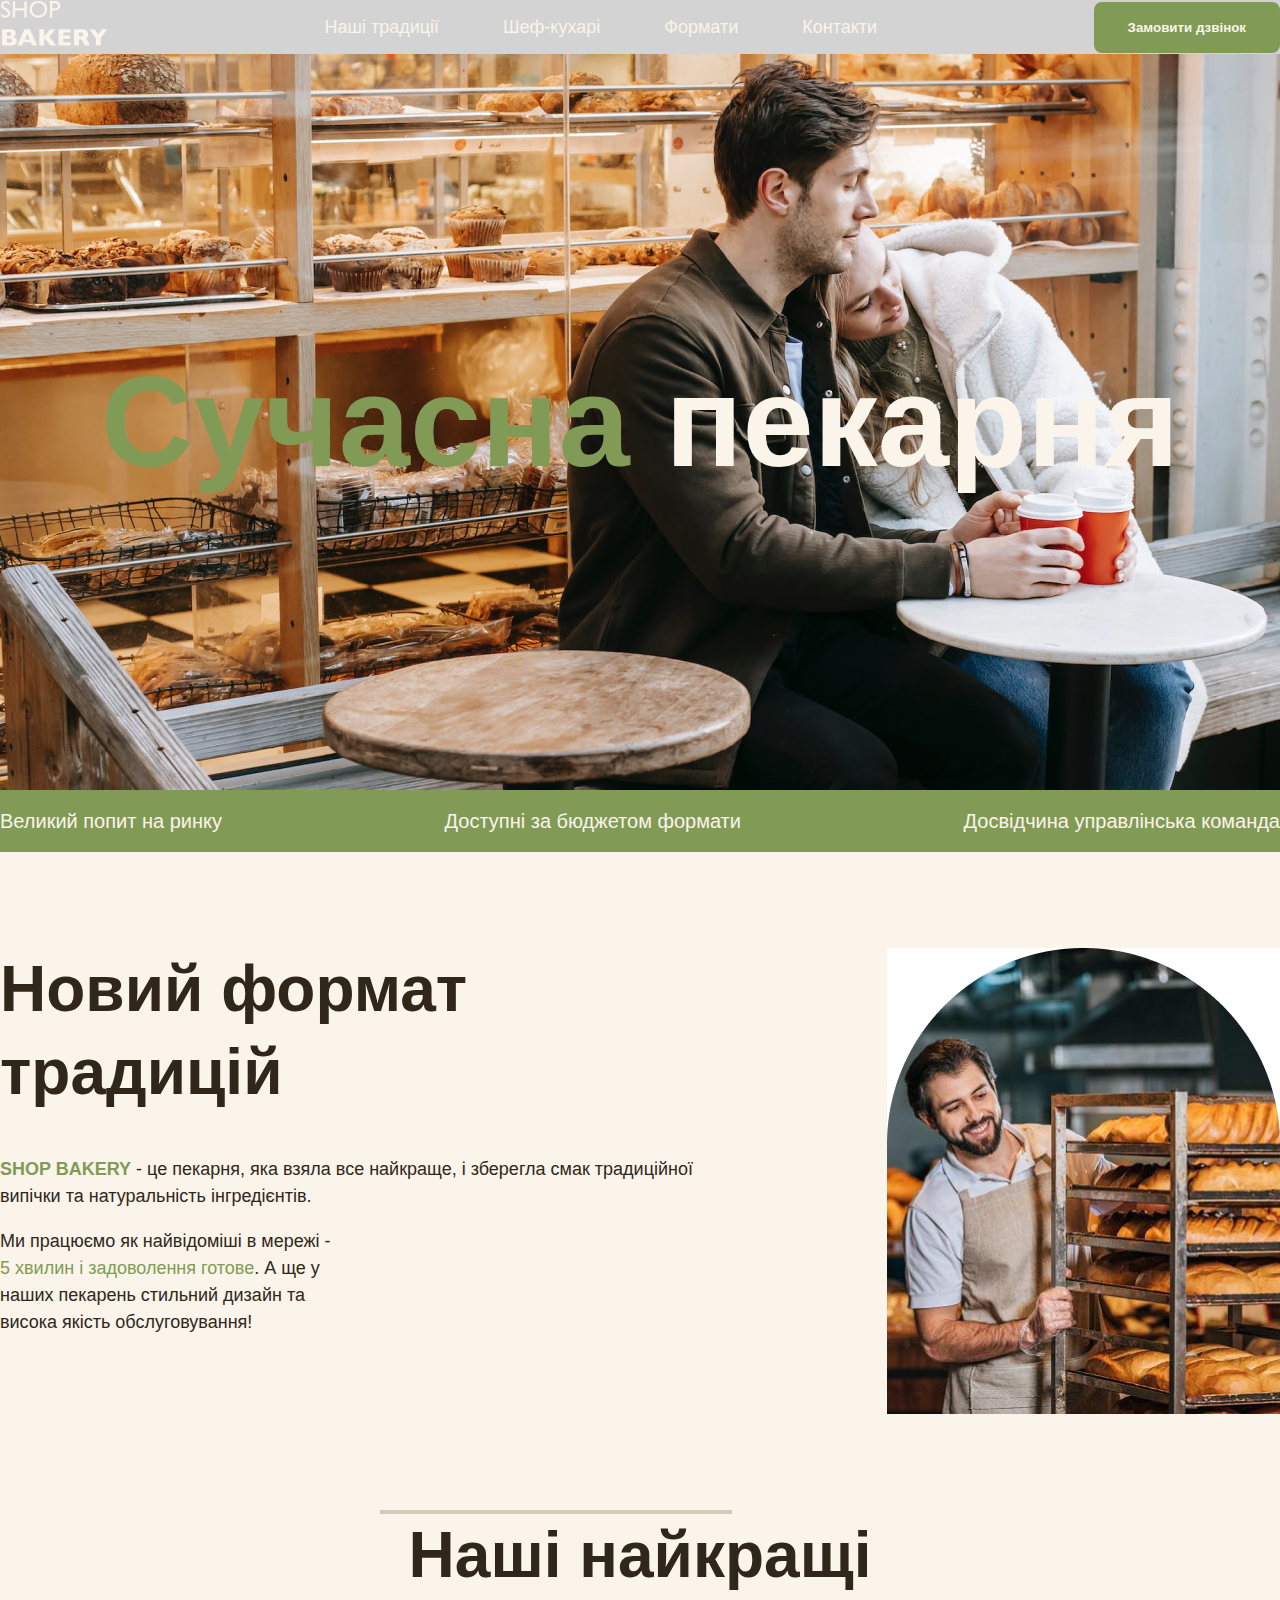
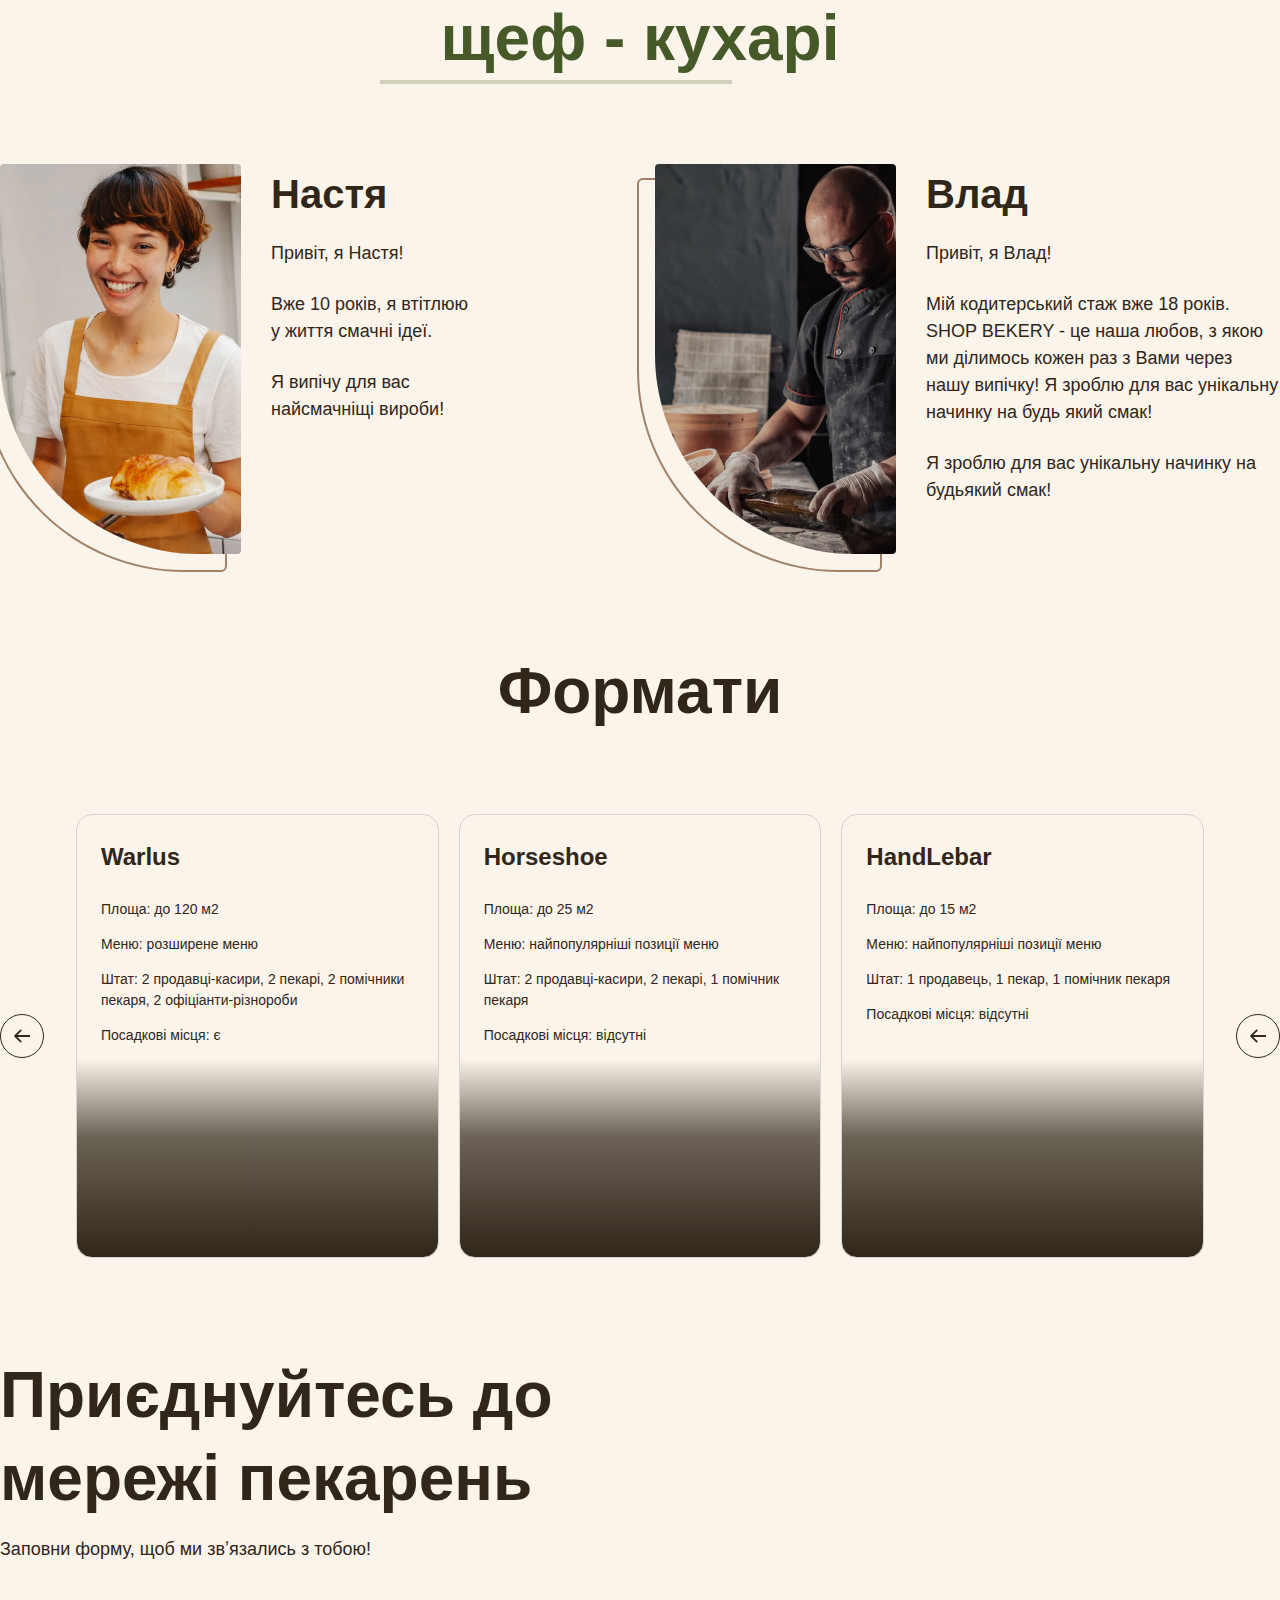
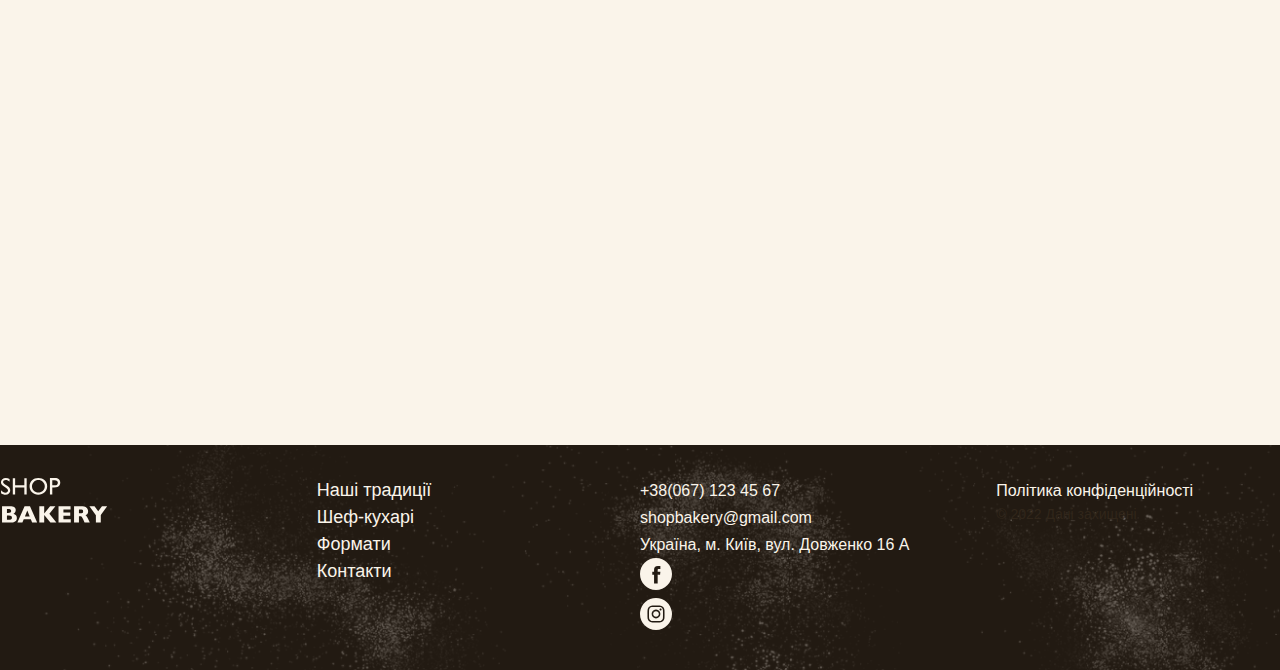
==== index.html @ b9b8798e "Modul 11" ====
<!DOCTYPE html>
<html lang="uk">
  <head>
    <meta charset="UTF-8" />
    <meta http-equiv="X-UA-Compatible" content="IE=edge" />
    <meta name="viewport" content="width=Hello, initial-scale=1.0" />
    <title>Сучасна пекарня</title>
    <!-- Fonts -->
    <!-- <link rel="preconnect" href="https://fonts.googleapis.com" />
    <link rel="preconnect" href="https://fonts.gstatic.com" crossorigin />
    <link
      href="https://fonts.googleapis.com/css2?family=Poppins:wght@300;400;600;900&display=swap"
      rel="stylesheet"
    /> -->
    <!-- Styles -->
    <link rel="stylesheet" href="./css/styles.css" />
  </head>
  <body>
    <header class="header">
      <div class="container">
        <div class="header-container">
          <nav class="header-nav">
            <a href="/">
              <img src="./img/logo.svg" alt="Логотип сучасної пекарні" />
            </a>
            <ul>
              <li>
                <a class="link" href="#traditions-sektion">Наші традиції</a>
              </li>
              <li><a class="link" href="#chefs-section">Шеф-кухарі</a></li>
              <li><a class="link" href="#format-section">Формати</a></li>
              <li><a class="link" href="#contact-section">Контакти</a></li>
            </ul>
          </nav>
          <button class="button" type="button">Замовити дзвінок</button>
        </div>
      </div>
    </header>
    <main>
      <section class="hero-section">
        <div class="container">
          <h1 class="hero-title">
            <span class="accent">Сучасна</span> пекарня
          </h1>
        </div>
      </section>
      <section class="advantages-section">
        <div class="container">
          <h2 class="visually-hidden">Наші переваги</h2>
          <ul class="advantages-list">
            <li class="advantages-item">Великий попит на ринку</li>
            <li class="advantages-item">Доступні за бюджетом формати</li>
            <li class="advantages-item">Досвідчина управлінська команда</li>
          </ul>
        </div>
      </section>
      <section class="traditions-section section" id="traditions-sektion">
        <div class="container">
          <div class="traditions-container">
            <div class="traditions-content">
              <h2 class="traditions-title section-title">
                Новий формат традицій
              </h2>
              <p class="traditions-text">
                <span class="uppercase">shop bakery</span> - це пекарня, яка
                взяла все найкраще, і зберегла смак традиційної випічки та
                натуральність інгредієнтів.
              </p>
              <p class="traditions-text limited">
                Ми працюємо як найвідоміші в мережі -
                <span class="brand">5 хвилин і задоволення готове</span>. А ще у
                наших пекарень стильний дизайн та висока якість обслуговування!
              </p>
            </div>
            <img
              src="./img/payker-man.jpg"
              alt="Чоловік пікар дивиться на батони з посмішкою"
            />
          </div>
        </div>
      </section>
      <section class="section" id="chefs-section">
        <div class="container">
          <h2 class="chefs-title section-title centred">
            Наші найкращі <span class="accent">щеф - кухарі</span>
          </h2>
          <ul class="chefs-list">
            <li class="chefs-item">
              <article class="chef-card">
                <img
                  class="chef-photo" 
                  src="./img/nastia-chef.jpg" 
                  alt="nastya chef"
                />
                <div>
                  <h3 class="chef-title">Настя</h3>
                  <div class="chef-text">
                    <p class="chef-text">Привіт, я Настя!</p>
                  <p class="chef-text">Вже 10 років, я втітлюю <br />
                     у життя смачні ідеї.</p>
                  <p class="chef-text">Я випічу для вас <br /> 
                    найсмачніщі вироби!</p>
                  </div>
                </div>
              </article>
            </li>
            <li class="chefs-item">
              <article class="chef-card">
              <img 
                  class="chef-photo" 
                  src="./img/vlad-chef.jpg" 
                  alt="vlad chef"
                  />
                <div>
                  <h3 class="chef-title">Влад</h3>
                  <div class="chef-text">
                    <p class="chef-text">Привіт, я Влад!</p>
                  <p class="chef-text">
                  Мій кодитерський стаж вже 18 років. SHOP BEKERY - це наша
                  любов, з якою ми ділимось кожен раз з Вами через нашу випічку!
                  Я зроблю для вас унікальну начинку на будь який смак!
                  </p>
                <p class="chef-text">Я зроблю для вас унікальну начинку на будьякий смак!</p>
                  </div>
                </div>
              </article>
            </li>
          </ul>
        </div>
      </section>
      <section class="section" id="format-section">
        <div class="container">
          <h2 class="formats-title section-title centred">Формати</h2>
          <div class="formats-container">
            <button class="carousel-button" type="button">
            <svg width="16" height="16">
            <use href="./img/icons.svg#icon-arrow"></use>
            </svg>
          </button>
          <ul class="format-list">
            <li class="format-item">
              <article class="format-card">
                <h3 class="format-title" lang="en">Warlus</h3>
                <div class="format-text">
                  <p>Площа: до 120 м2</p>
                  <p>Меню: розширене меню</p>
                  <p>
                    Штат: 2 продавці-касири, 2 пекарі, 2 помічники пекаря, 2 офіціанти-різнороби</p>
                  <p>Посадкові місця: є</p>
                </div>
              </article>
            </li class="format-item">
            <li class="format-item">
              <article class="format-card">
                <h3 class="format-title" lang="en">Horseshoe</h3>
                <div class="format-text">
                  <p>Площа: до 25 м2</p>
                  <p>Меню: найпопулярніші позиції меню</p>
                  <p>Штат: 2 продавці-касири, 2 пекарі, 1 помічник пекаря</p>
                  <p>Посадкові місця: відсутні</p>
                </div>
              </article>
            </li>
            <li class="format-item">
              <article class="format-card">
                <h3 class="format-title" lang="en">HandLebar</h3>
                <div class="format-text">
                  <p>Площа: до 15 м2</p>
                  <p>Меню: найпопулярніші позиції меню</p>
                  <p>Штат: 1 продавець, 1 пекар, 1 помічник пекаря</p>
                  <p>Посадкові місця: відсутні</p>
                </div>
              </article class="format-card">
            </li>
          </ul>
          <button class="carousel-button" type="button">
            <svg width="16" height="16">
            <use href="./img/icons.svg#icon-arrow"></use>
            </svg>
          </button>
          </div>
        </div>
      </section>
      <section class="contact-section section" id="contact-section">
        <div class="container">
          <div class="contact-container">
            <div class="contact-form">
            <h2 class="contact-title section-title">
            Приєднуйтесь до мережі пекарень
            </h2>
            <p>Заповни форму, щоб ми звʼязались з тобою!</p>
            <!-- form -->
            </div>
            <iframe
            class="contact-map"
            src="https://www.google.com/maps/embed?pb=!1m18!1m12!1m3!1d2539.904092939453!2d30.4485911!3d50.4615106!2m3!1f0!2f0!3f0!3m2!1i1024!2i768!4f13.1!3m3!1m2!1s0x40d4cc32e2b40b55%3A0x94e690be5c0c16bc!2zMTZBLCDRg9C7LiDQkNC70LXQutGB0LDQvdC00YDQsCDQlNC-0LLQttC10L3QutC-LCAxNtCQLCDQmtC40LXQsiwg0KPQutGA0LDQuNC90LAsIDAyMDAw!5e0!3m2!1sru!2spl!4v1699914710176!5m2!1sru!2spl"
            width="603"
            height="595"
            allowfullscreen=""
            loading="lazy"
            referrerpolicy="no-referrer-when-downgrade"
          ></iframe>
          </div>
        </div>
      </section>
    </main>
    <footer class="footer">
      <div class="container">
        <div class="footer-container">
        <nav class="footer-nav">
          <div class="footer-logo">
            <a class="footer-logo" href="#">
            <img src="./img/logo.svg" alt="Логотип сучасної пекарні" />
          </a>
          </div>
          <ul class="footer-menu">
            <li>
              <a class="link" href="#traditions-sektion">Наші традиції</a>
            </li>
            <li><a class="link" href="#chefs-section">Шеф-кухарі</a></li>
            <li><a class="link" href="#format-section">Формати</a></li>
            <li><a class="link" href="#contact-section">Контакти</a></li>
          </ul>
        </nav>
        <address class="footer-addres">
          <ul class="address-list">
            <li>
              <a class="address-link" href="tel:+380671234567"
                >+38(067) 123 45 67
              </a>
            </li>
            <li>
              <a class="address-link" href="mailto:shopbakery@gmail.com"
                >shopbakery@gmail.com
              </a>
            </li>
            <li>
              <a
                class="address-link"
                href="https://maps.app.goo.gl/aWY4jWmyg1AinsM27"
                target="_blank"
                >Україна, м. Київ, вул. Довженко 16 А
              </a>
            </li>
            <li>
              <a href="#">
                <svg class="address-icon" width="32" height="32">
                  <use href="./img/icons.svg#icon-facebook"></use>
                </svg>
              </a>
            </li>
            <li>
              <a href="#">
                <svg class="address-icon" width="32" height="32">
                  <use href="./img/icons.svg#icon-instagram"></use>
                </svg>
              </a>
            </li>
          </ul>
          <div class="addres-info">
            <a class="address-link" href="#" target="_blank">Політика конфіденційності</a>
            <p class="address-copyright">© 2022 Дані захищені</p>
          </div>
        </address>
        </div>
      </div>
    </footer>
  </body>
</html>
---- css/styles.css ----
@font-face {
  font-display: swap;
  /font-family: 'Poppins';
  font-weight: 300;
  src: url('../fonts/poppins-v20-latin-300.woff2') format('woff2');
}

@font-face {
  font-display: swap;
  /font-family: 'Poppins';
  font-weight: 400;
  src: url('../fonts/poppins-v20-latin-regular.woff2') format('woff2');
}

@font-face {
  font-display: swap;
  /font-family: 'Poppins';
  font-weight: 600;
  src: url('../fonts/poppins-v20-latin-600.woff2') format('woff2');
}

@font-face {
  font-display: swap;
  /font-family: 'Poppins';
  font-weight: 900;
  src: url('../fonts/poppins-v20-latin-900.woff2') format('woff2');
}

:root {
  --color-primary-dark: #31261a;
  --color-primary-lite: #faf4ea;
  --color-brand-normal: #819b57;
  --color-brand-dark: #465929;
  --color-brand-lite: #cfcfbc;
  --color-secondary-dark: #a18268;
}
/* Base */
*,
*::before,
*::after {
  box-sizing: border-box;
}

body {
  color: var(--color-primary-dark);
  background-color: var(--color-primary-lite);
  font-family: 'Poppins', sans-serif;
  font-size: 18px;
  font-weight: 400;
  line-height: 1.5;
  margin: 0;
}

h1,
h2,
h3,
h4,
h5,
h6,
p {
  margin-top: 0;
}

a {
 display: inline-block; 
}

address {
  font-style: normal;
}

ul {
  margin: 0;
  padding: 0;
  list-style-type: none;
}

.visually-hidden {
  position: absolute;
  left: -10000px;
  top: auto;
  width: 1px;
  height: 1px;
  overflow: hidden;
}

.section {
  padding: 48px 0;
}

.container {
  width: 100%;
  max-width: 1288px;
  margin: 0 auto;
}

.button {
  padding: 16px 32px;
  color: var(--color-primary-lite);
  font-weight: 600;
  background-color: var(--color-brand-normal);
  border: 2px solid var(--color-brand-normal);
  border-radius: 8px;
  cursor: pointer;
}
/* Buton */
.button:hover {
  color: var(--color-brand-normal);
  background-color: transparent;
}
/* Link */
.link {
  color: var(--color-primary-lite);
  text-decoration: none;
}

.link:hover {
  color: var(--color-brand-normal);
  /* font-weight: 600; 
  Убираем чтобы при наведении не прыгал шрифт*/
}
/* Header */

.header {
  background-color: lightgray;
}

.header-container {
  display: flex;
  align-items: center;
  gap: 40px;
}

.header-nav {
  display: flex;
  align-items: center;
  flex-grow: 1;
  gap: 40px;
}

.header-nav ul {
  display: flex;
  gap: 64px;
  flex-grow: 1;
  justify-content: center;
}

/* Hero section */
.hero-title {
  margin-bottom: 0;
  color: var(--color-primary-lite);
  text-align: center;
  font-size: 128px;
  font-weight: 900;
}

.hero-title .accent {
  color: var(--color-brand-normal);
}

.hero-section {
  padding: 272px 0;
  background-image: url(../img/couple-in-bakery.jpg);
  background-repeat: no-repeat;
  background-position: center top;
  background-size: cover;
}

/* Advantages section */
.advantages-section {
  background-color: var(--color-brand-normal);
  padding: 16px 0;
}

.advantages-list {
  display: flex;
  justify-content: space-between;
  gap: 40px;
}

.advantages-item {
  color: var(--color-primary-lite);
  font-size: 20px;
  font-weight: 300;
}

.section-title {
  font-size: 64px;
  font-weight: 900;
  line-height: 1.3;
}

.section-title.centred {
  text-align: center;
}

.section-title .accent {
  color: var(--color-brand-dark);
}
/* Tradition section */
.traditions-section {
  padding-top: 96px;
}

.traditions-container {
  display: flex;
  justify-content: space-between;
  gap: 40px;
}

.traditions-content {
  max-width: 710px;
}

.traditions-title {
  margin-bottom: 42px;
}

.traditions-text .brand {
  color: var(--color-brand-normal);
}

.traditions-text .uppercase {
  color: var(--color-brand-normal);
  text-transform: uppercase;
  font-weight: 600;
}

.traditions-text.limited {
  max-width: 340px;
}

/* Chefs section */
.chefs-title {
  max-width: 520px;
  margin: 0 auto 80px;
}

.chefs-title::after,
.chefs-title::before {
  display: block;
  width: 352px;
  border: 2px solid var(--color-brand-lite);
  content: '';
}

.chefs-list {
  display: flex;
  gap: 40px 30px;
  flex-wrap: wrap;
}

.chefs-item {
  flex-basis: calc((100% - 30px) / 2);
}

.chef-photo {
  border-radius: 4px 4px 4px 200px;
  box-shadow: -16px 16px 0 0 var(--color-primary-lite),
    -16px 16px 0 2px var(--color-secondary-dark);
}

.chef-title {
  margin-bottom: 16px;
  font-size: 40px;
  font-weight: 600;
}

.chef-text p {
margin-bottom: 24px;
}

.chef-text p:last-child {
margin-bottom: 0;
}

.format-item {
  flex-basis: calc((100% - 40px) / 3);
}

.chef-card {
  display: flex;
  gap: 30px;
}

/* Format section */
.formats-container {
  display: flex;
  align-items: center;
  gap: 32px;
}

.format-list {
  display: flex;
  flex-wrap: wrap;
  gap: 20px;
}

.format-card {
  height: 444px;
  padding: 24px;
  background-image: linear-gradient(
    180deg,
    rgba(49, 38, 26, 0) 55.21%,
    rgba(49, 38, 26, 0.71) 72.92%,
    var(--color-primary-dark) 100%
  );
  border: 1px solid lightgray; /*remove*/
  border-radius: 16px;
  /* box-shadow: 2px 2px 4px 4px violet; тень*/
}

.formats-title {
  margin-bottom: 80px;
}

.format-title {
  font-size: 24px;
  font-weight: 600;
}

.format-text {
  font-size: 14px;
  font-weight: 300;
}

/* Carousel */

.carousel-button {
  display: flex;
  align-items: center;
  justify-content: center;
  flex-shrink: 0;
  width: 44px;
  height: 44px;
  padding: 0;
  background-color: transparent;
  border-radius: 50%;
  fill: var(--color-primary-dark);
  border: 1px solid var(--color-primary-dark);
  cursor: pointer;
}

.carousel-button:hover {
  background-color: var(--color-primary-dark);
  fill: var(--color-primary-lite);
}

/* Contact section */
.contact-section {
  padding-bottom: 96px;
}
.contact-container {
  display: flex;
  gap: 32px;
}

.contact-title {
  margin-bottom: 16px;
}

.contact-map {
  flex-shrink: 0;
  border-radius: 16px;
  border: 0;
}

/* Footer */
.footer {
  padding: 32px 0;
}

.footer-container {
  display: flex;
  gap 20px;
}

.footer-nav,
.footer-addres {
  display: flex;
  flex-basis: 50%;
  gap 20px;
}

.footer-logo,
.footer-menu {
  flex-grow: 1;
}

.address-list,
.addres-info {
  flex-grow: 1;
}

.address-link {
  color: var(--color-primary-lite);
  font-size: 16px;
  font-weight: 300;
  text-decoration: none;
}

.address-link:hover {
  color: var(--color-brand-normal);
}

.address-icon {
  fill: var(--color-primary-lite);
  /* stroke: #465929;  обводка іконок*/
}

.address-icon:hover {
  fill: var(--color-brand-normal);
}

.address-copyright {
  font-size: 14px;
}

.footer {
  background-color: var(--color-primary-dark);
  background-image: url(../img/footer-backgraund.png);
  background-repeat: no-repeat;
  background-size: cover;
}
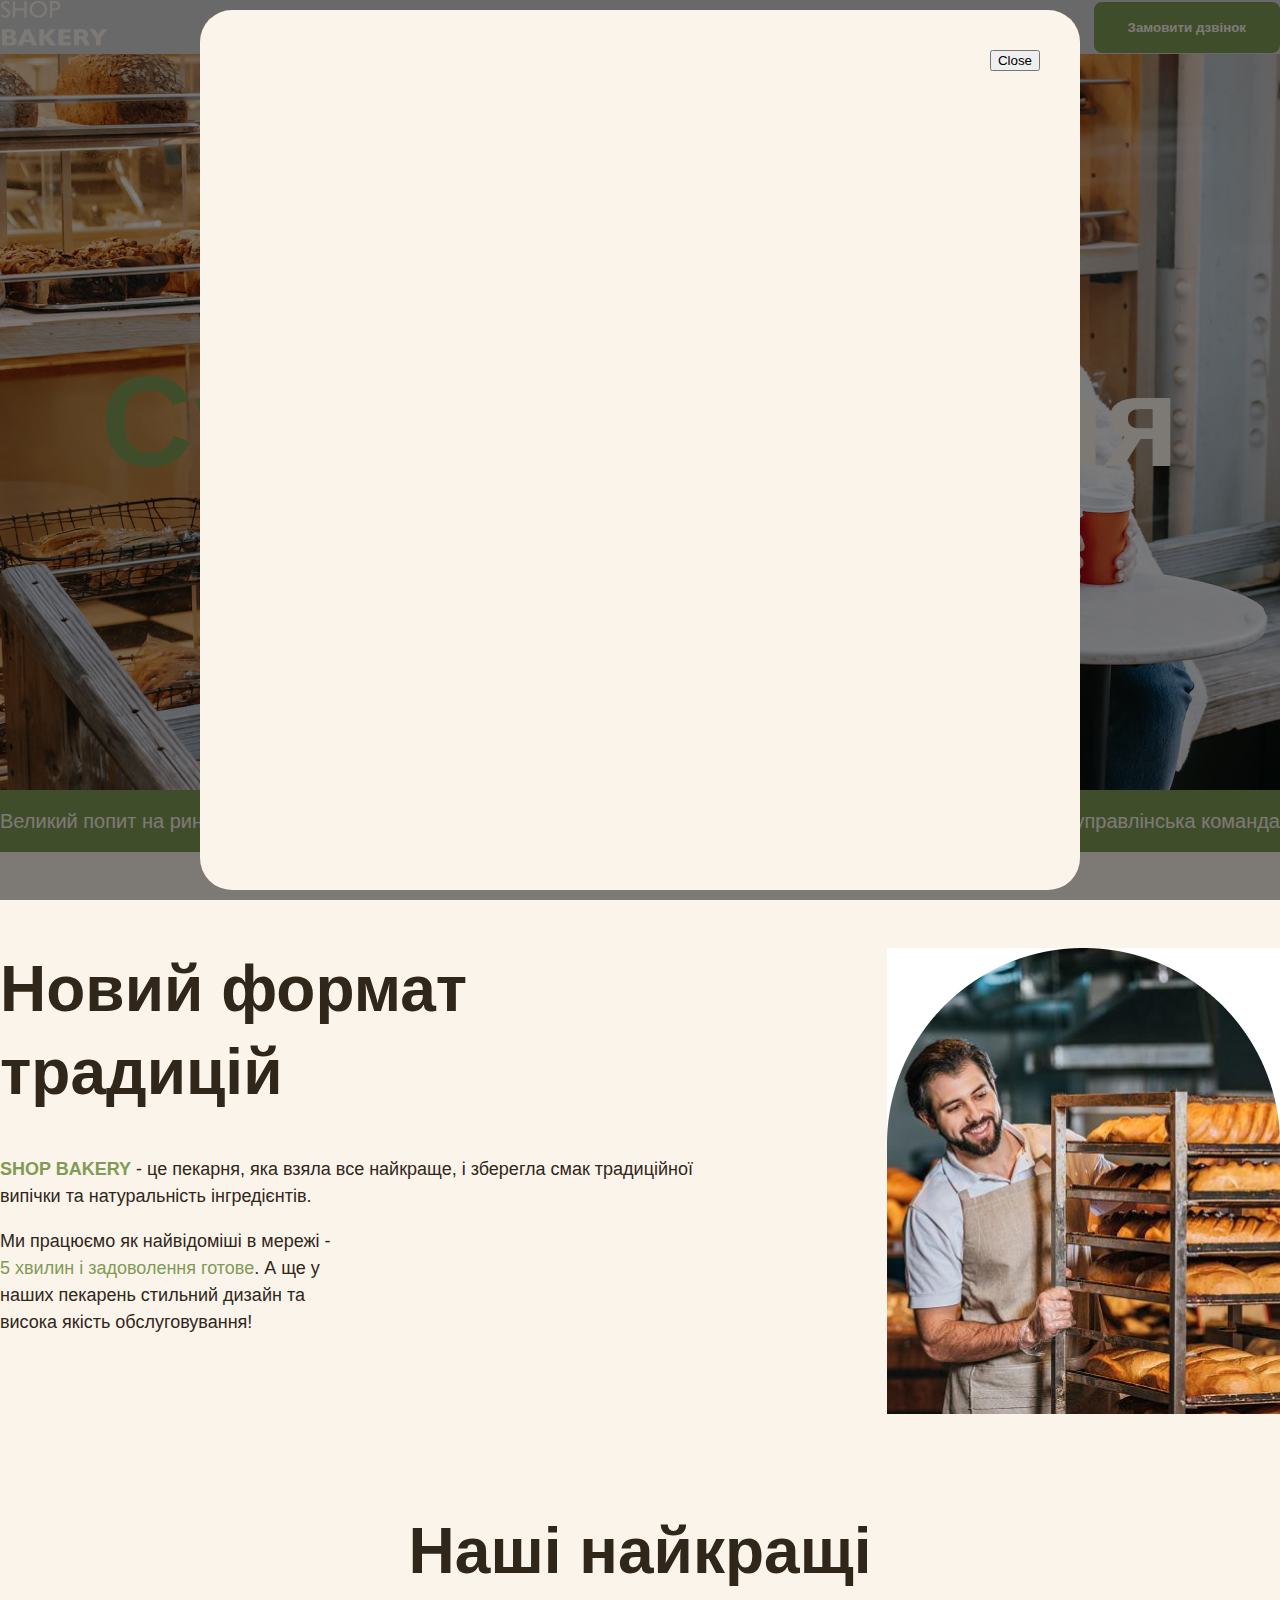
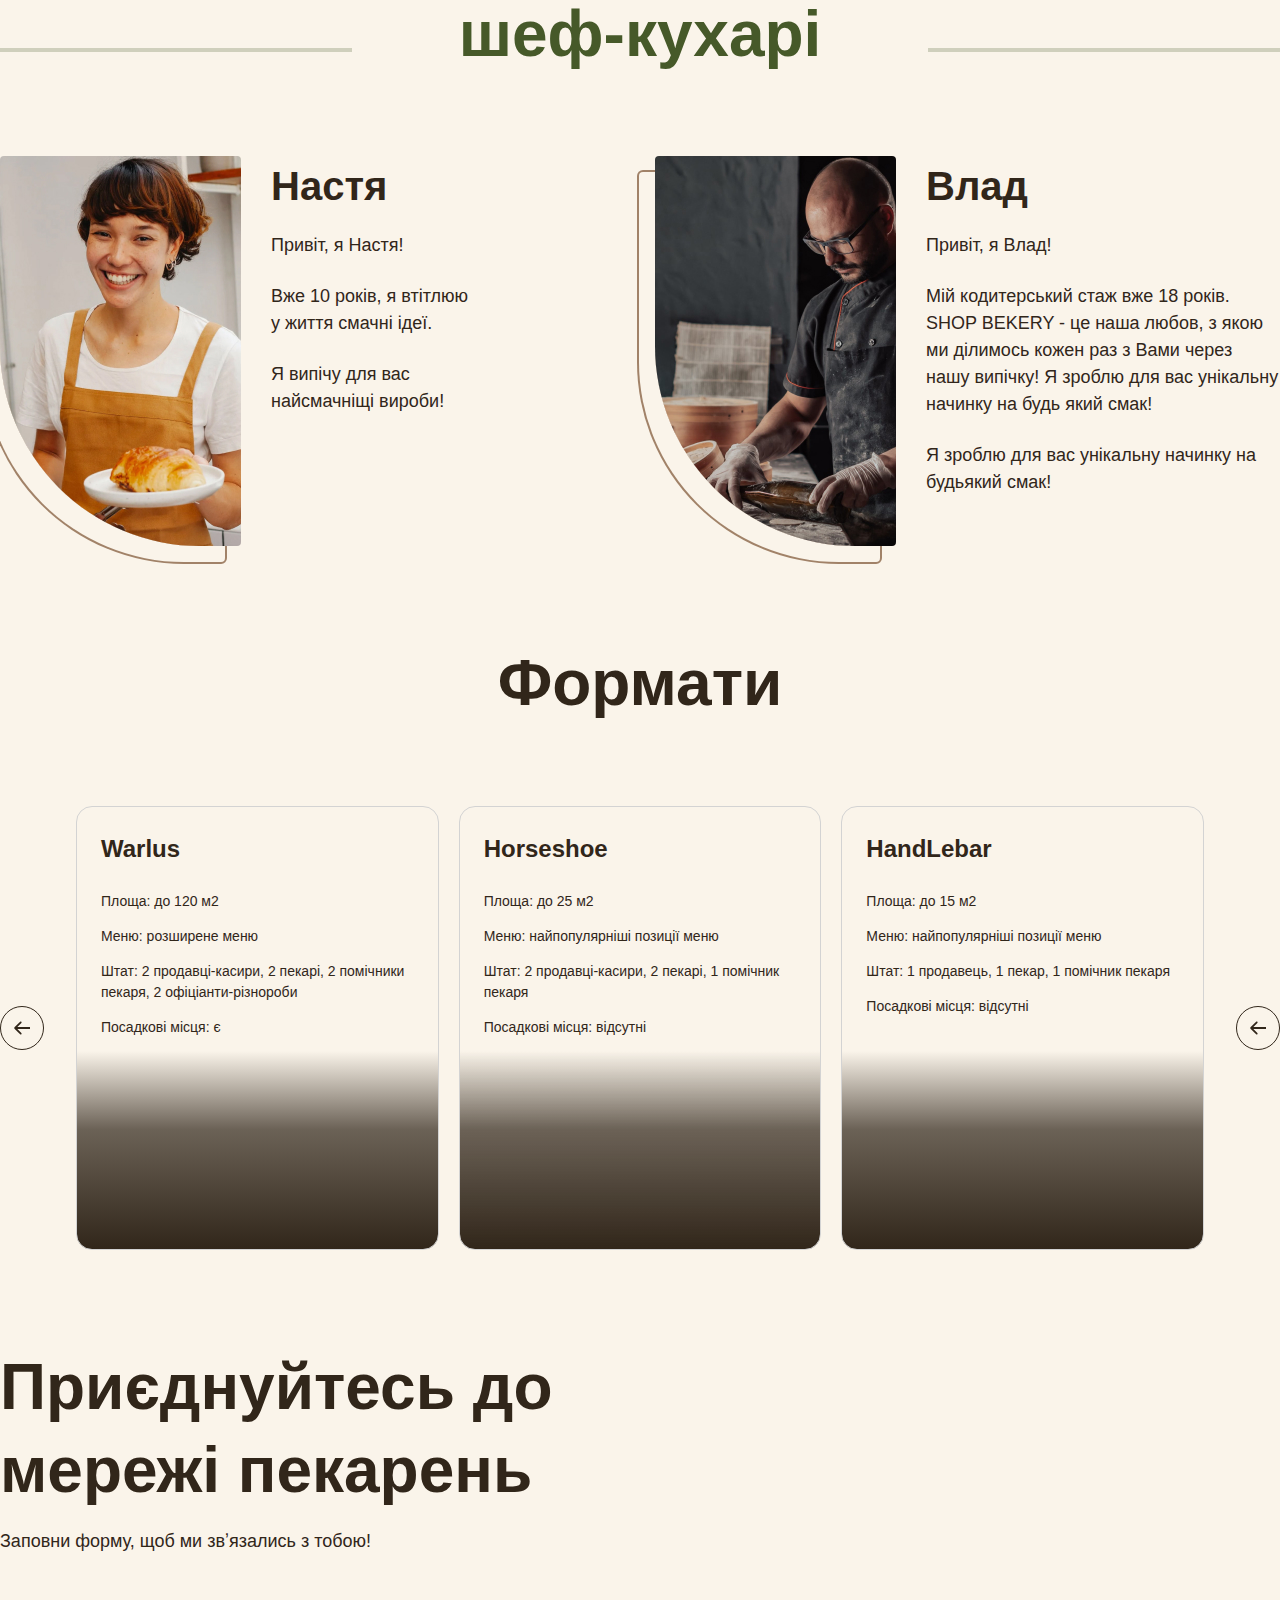
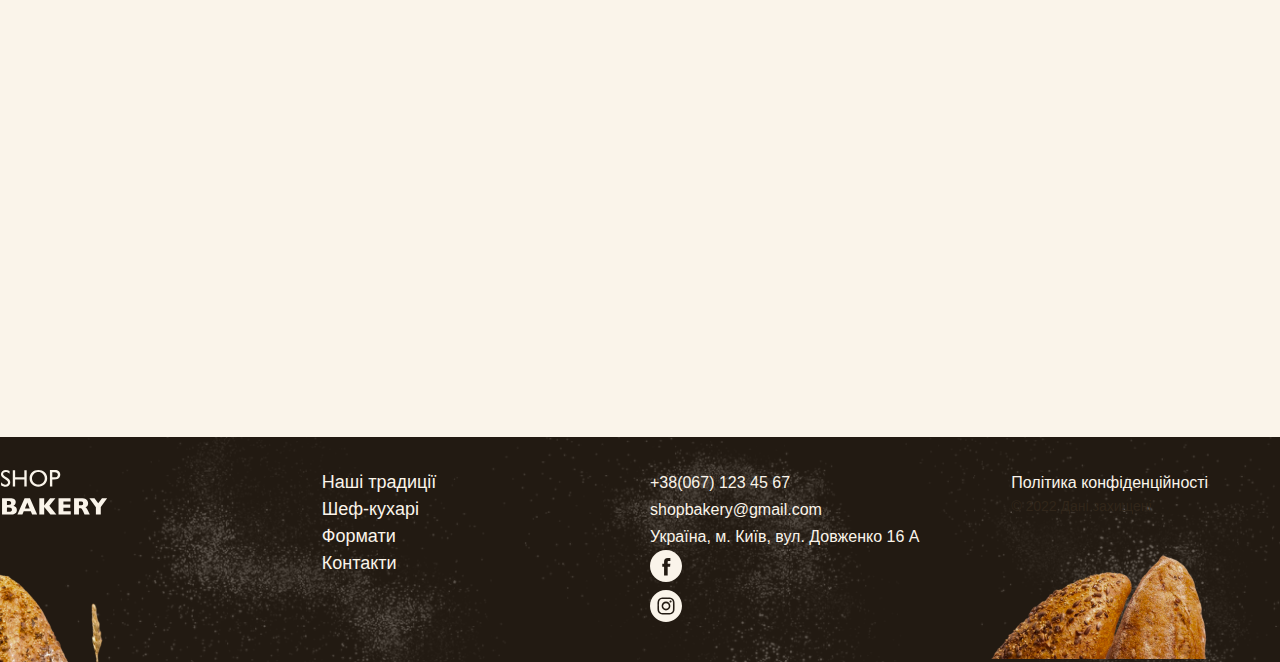
==== commit e34e81b0: "Modul 12" ====
--- a/index.html
+++ b/index.html
@@ -32,7 +32,7 @@
               <li><a class="link" href="#contact-section">Контакти</a></li>
             </ul>
           </nav>
-          <button class="button" type="button">Замовити дзвінок</button>
+          <button class="button modal-btn-open" type="button">Замовити дзвінок</button>
         </div>
       </div>
     </header>
@@ -82,7 +82,8 @@
       <section class="section" id="chefs-section">
         <div class="container">
           <h2 class="chefs-title section-title centred">
-            Наші найкращі <span class="accent">щеф - кухарі</span>
+            Наші найкращі <br />
+            <span class="accent">шеф-кухарі</span>
           </h2>
           <ul class="chefs-list">
             <li class="chefs-item">
@@ -114,13 +115,13 @@
                 <div>
                   <h3 class="chef-title">Влад</h3>
                   <div class="chef-text">
-                    <p class="chef-text">Привіт, я Влад!</p>
-                  <p class="chef-text">
-                  Мій кодитерський стаж вже 18 років. SHOP BEKERY - це наша
-                  любов, з якою ми ділимось кожен раз з Вами через нашу випічку!
-                  Я зроблю для вас унікальну начинку на будь який смак!
-                  </p>
-                <p class="chef-text">Я зроблю для вас унікальну начинку на будьякий смак!</p>
+                      <p class="chef-text">Привіт, я Влад!</p>
+                      <p class="chef-text">
+                         Мій кодитерський стаж вже 18 років. SHOP BEKERY - це наша
+                         любов, з якою ми ділимось кожен раз з Вами через нашу випічку!
+                         Я зроблю для вас унікальну начинку на будь який смак!
+                     </p>
+                     <p class="chef-text">Я зроблю для вас унікальну начинку на будьякий смак!</p>
                   </div>
                 </div>
               </article>
@@ -265,5 +266,11 @@
         </div>
       </div>
     </footer>
+        <div class="backdrop">
+      <div class="modal">
+        <button class="modal-btn-close" type="button">Close</button>
+      </div>
+    </div>
+    <script src="./js/modal.js"></script>
   </body>
 </html>
--- a/css/styles.css
+++ b/css/styles.css
@@ -62,7 +62,7 @@
 }
 
 a {
- display: inline-block; 
+  display: inline-block;
 }
 
 address {
@@ -232,16 +232,25 @@
 
 /* Chefs section */
 .chefs-title {
-  max-width: 520px;
+  position: relative;
   margin: 0 auto 80px;
 }
 
 .chefs-title::after,
 .chefs-title::before {
-  display: block;
+  position: absolute;
+  bottom: 24px;
   width: 352px;
   border: 2px solid var(--color-brand-lite);
   content: '';
+}
+
+.chefs-title::before {
+  left: 0;
+}
+
+.chefs-title::after {
+  right: 0;
 }
 
 .chefs-list {
@@ -267,11 +276,11 @@
 }
 
 .chef-text p {
-margin-bottom: 24px;
+  margin-bottom: 24px;
 }
 
 .chef-text p:last-child {
-margin-bottom: 0;
+  margin-bottom: 0;
 }
 
 .format-item {
@@ -368,18 +377,45 @@
 /* Footer */
 .footer {
   padding: 32px 0;
+  position: relative;
+  background-color: var(--color-primary-dark);
+  background-image: url(../img/footer-backgraund.png);
+  background-repeat: no-repeat;
+  background-size: cover;
+}
+
+.footer::before,
+.footer::after {
+  position: absolute;
+  bottom: 0;
+  background-repeat: no-repeat;
+  content: '';
+}
+
+.footer::before {
+  width: 180px;
+  height: 120px;
+  left: 0;
+  background-image: url(../img/decor-bread-small.png);
+}
+
+.footer::after {
+  width: 380px;
+  height: 190px;
+  right: 0;
+  background-image: url(../img/decor-bread-big.png);
 }
 
 .footer-container {
   display: flex;
-  gap 20px;
+  gap: 20px;
 }
 
 .footer-nav,
 .footer-addres {
   display: flex;
   flex-basis: 50%;
-  gap 20px;
+  gap: 20px;
 }
 
 .footer-logo,
@@ -416,9 +452,35 @@
   font-size: 14px;
 }
 
-.footer {
-  background-color: var(--color-primary-dark);
-  background-image: url(../img/footer-backgraund.png);
-  background-repeat: no-repeat;
-  background-size: cover;
-}
+/* Modal */
+.backdrop {
+  position: fixed;
+  top: 0;
+  left: 0;
+  right: 0;
+  bottom: 0;
+  display: flex;
+  align-items: center;
+  justify-content: center;
+  background-color: rgb(0, 0, 0, 0.5);
+}
+
+.modal {
+  position: relative;
+  width: 880px;
+  height: 880px;
+  background-color: var(--color-primary-lite);
+  border-radius: 32px;
+}
+
+.backdrop.is-hidden {
+  opacity: 0;
+  visibility: hidden;
+  pointer-events: none;
+}
+
+.modal-btn-close {
+  position: absolute;
+  top: 40px;
+  right: 40px;
+}
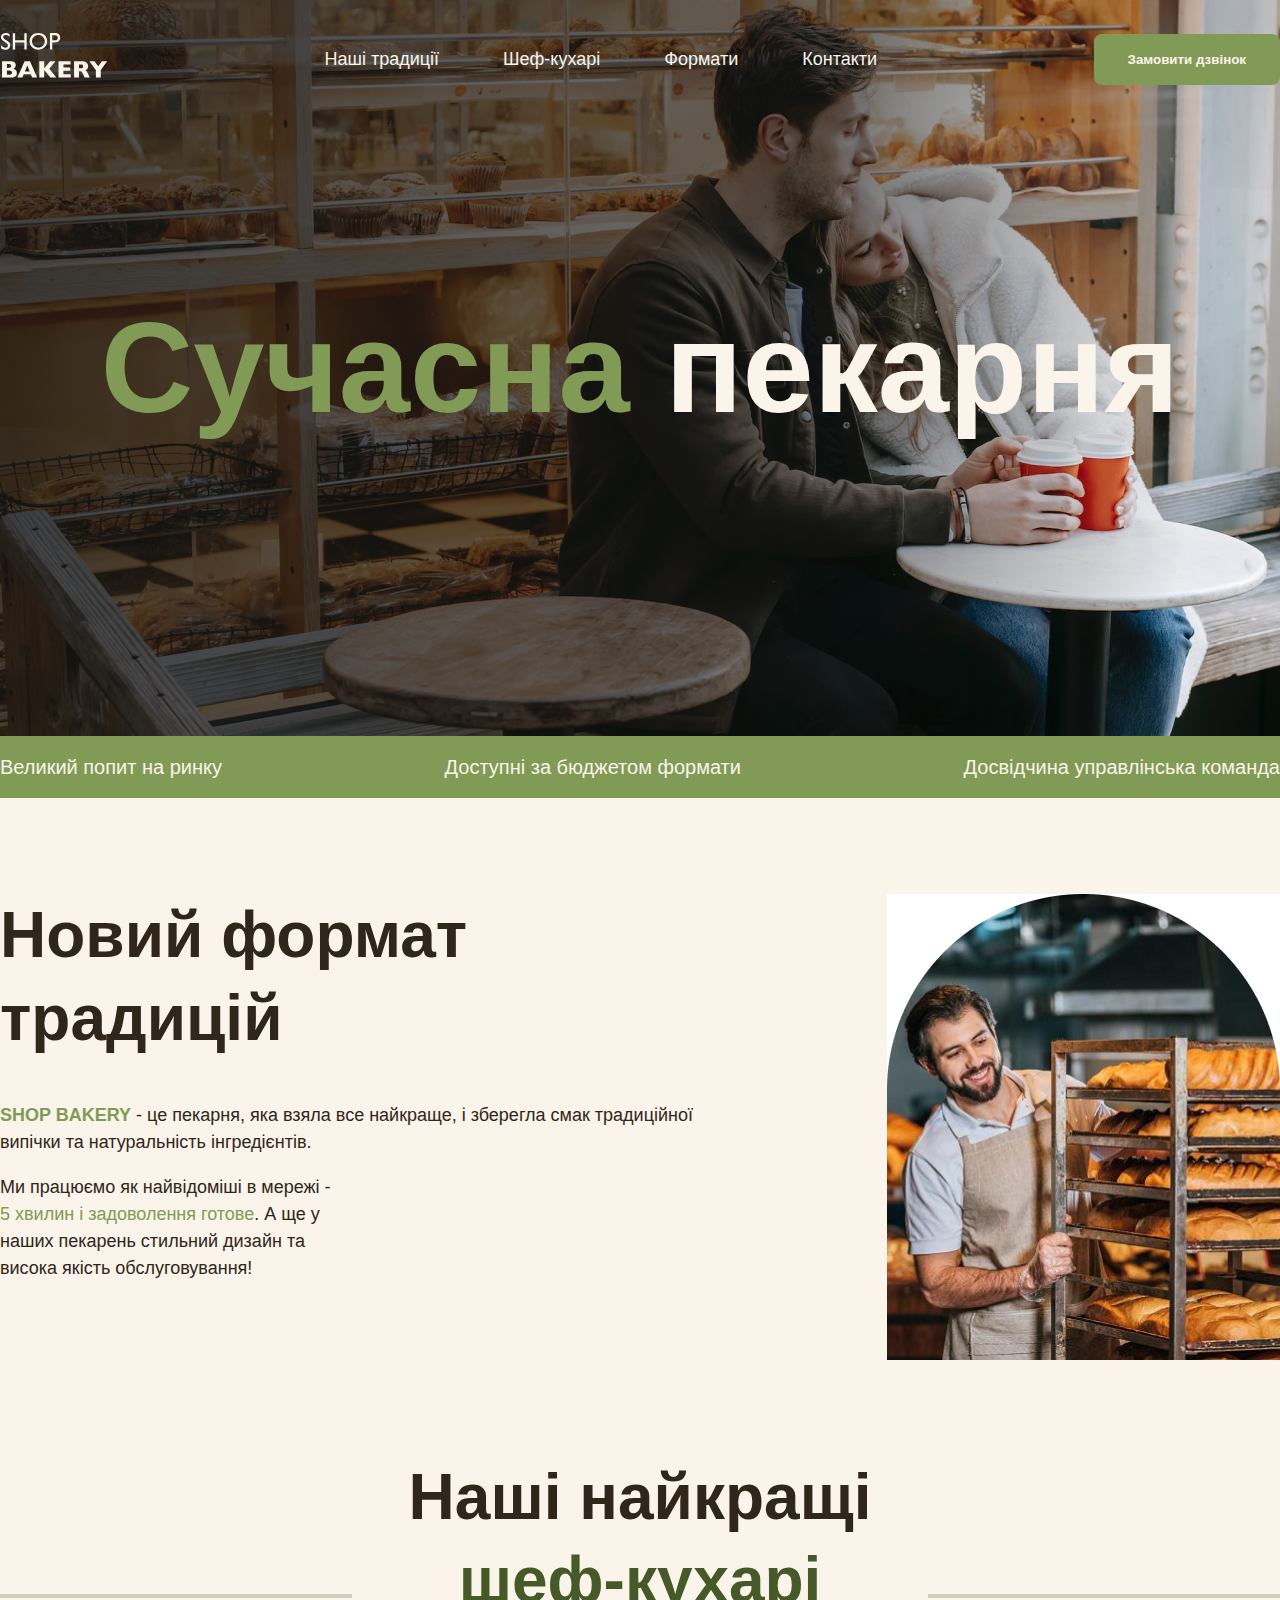
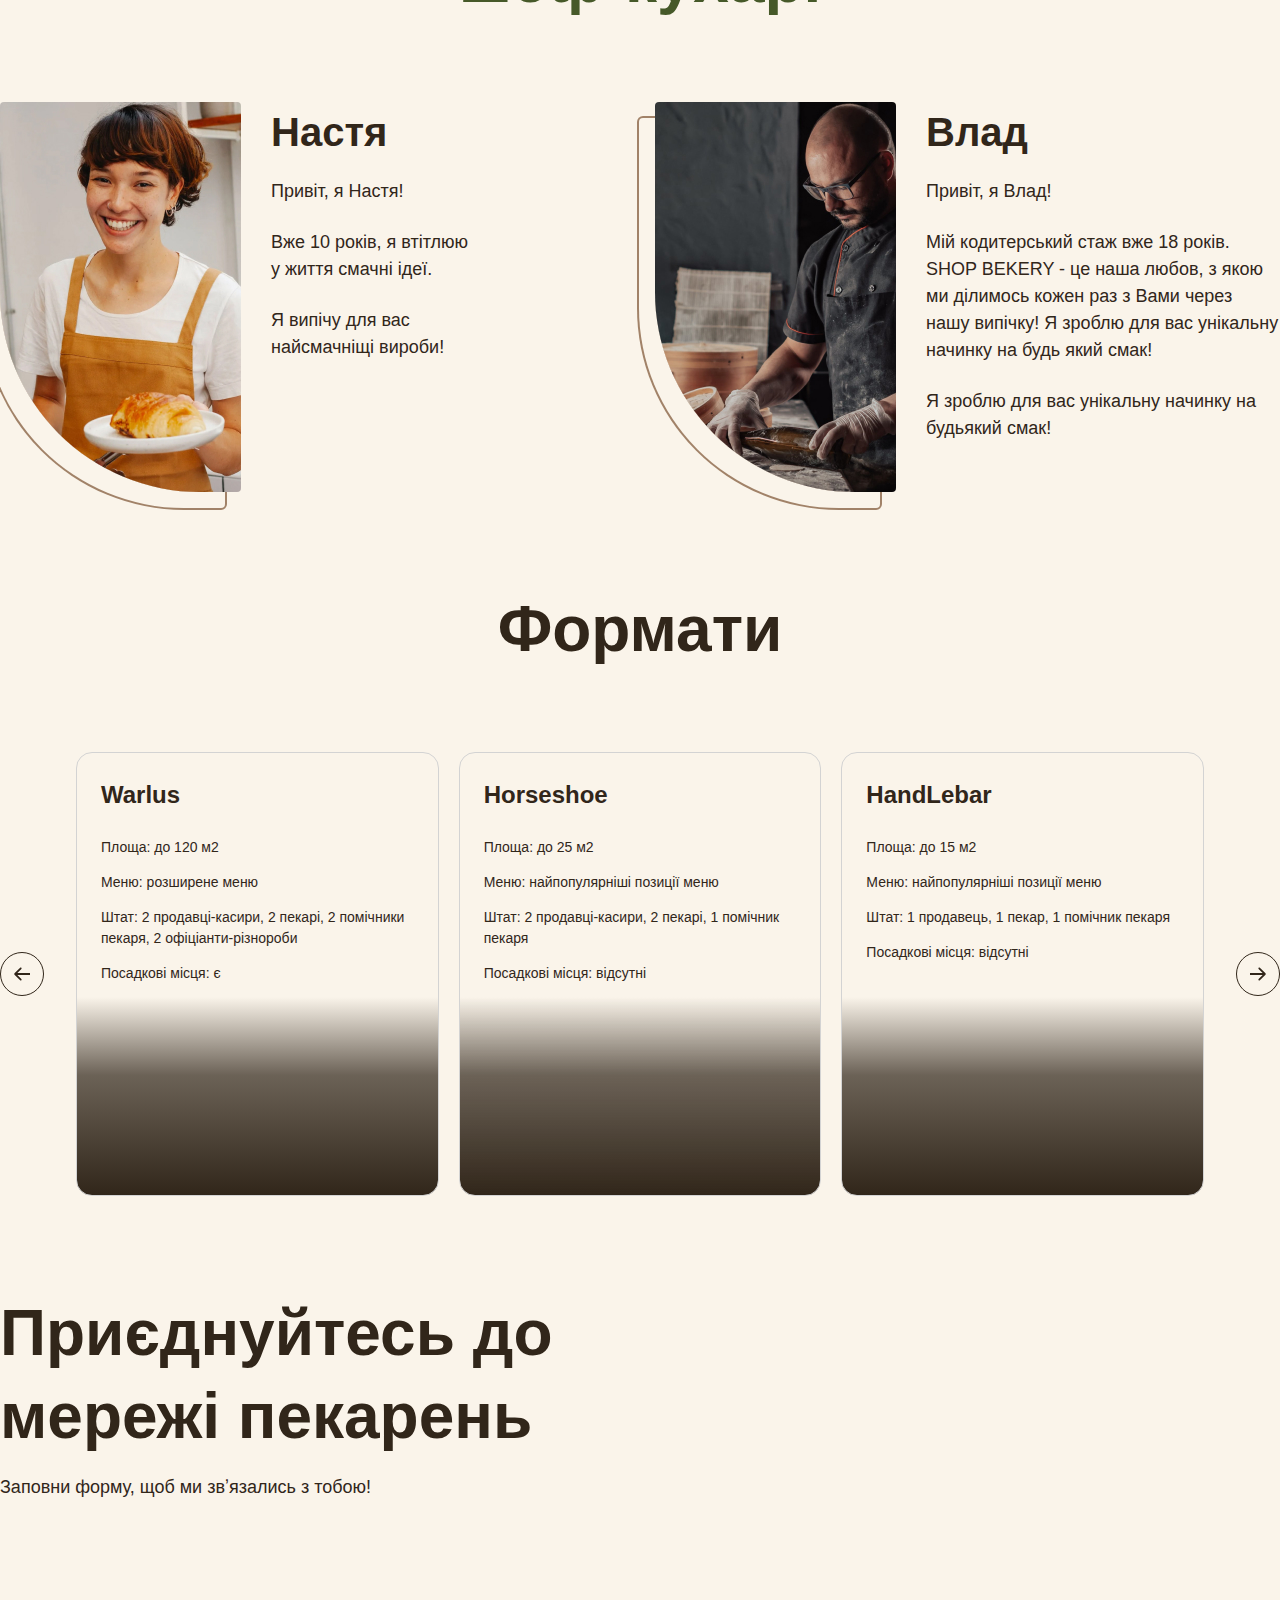
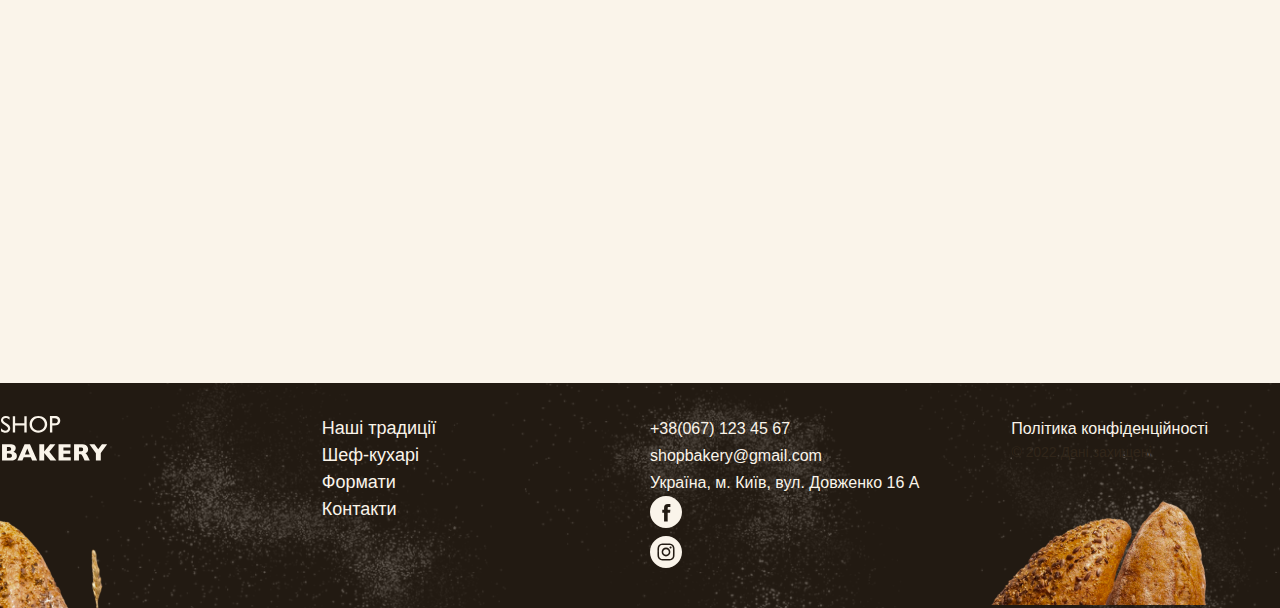
==== commit f3f98cce: "Modul13" ====
--- a/index.html
+++ b/index.html
@@ -174,7 +174,7 @@
               </article class="format-card">
             </li>
           </ul>
-          <button class="carousel-button" type="button">
+          <button class="carousel-button next" type="button">
             <svg width="16" height="16">
             <use href="./img/icons.svg#icon-arrow"></use>
             </svg>
@@ -266,7 +266,7 @@
         </div>
       </div>
     </footer>
-        <div class="backdrop">
+        <div class="backdrop is-hidden">
       <div class="modal">
         <button class="modal-btn-close" type="button">Close</button>
       </div>
--- a/css/styles.css
+++ b/css/styles.css
@@ -112,6 +112,7 @@
 .link {
   color: var(--color-primary-lite);
   text-decoration: none;
+  transition: color 0.3s;
 }
 
 .link:hover {
@@ -122,7 +123,11 @@
 /* Header */
 
 .header {
-  background-color: lightgray;
+  position: absolute;
+  top: 0;
+  left: 0;
+  width: 100%;
+  padding-top: 32px;
 }
 
 .header-container {
@@ -160,7 +165,13 @@
 
 .hero-section {
   padding: 272px 0;
-  background-image: url(../img/couple-in-bakery.jpg);
+  background-image: linear-gradient(
+      103deg,
+      rgba(18, 18, 17, 0.78) 2.03%,
+      rgba(18, 18, 17, 0.6) 58.46%,
+      rgba(18, 18, 17, 0) 90.36%
+    ),
+    url(../img/couple-in-bakery.jpg);
   background-repeat: no-repeat;
   background-position: center top;
   background-size: cover;
@@ -316,7 +327,12 @@
   );
   border: 1px solid lightgray; /*remove*/
   border-radius: 16px;
+  transition: transform 0.3s;
   /* box-shadow: 2px 2px 4px 4px violet; тень*/
+}
+
+.format-card:hover {
+  transform: scale(1.05);
 }
 
 .formats-title {
@@ -355,6 +371,10 @@
   fill: var(--color-primary-lite);
 }
 
+.carousel-button.next {
+  transform: rotate(180deg);
+}
+
 /* Contact section */
 .contact-section {
   padding-bottom: 96px;
@@ -462,13 +482,17 @@
   display: flex;
   align-items: center;
   justify-content: center;
+  padding: 20px 0;
   background-color: rgb(0, 0, 0, 0.5);
+  transition: opacity 0.3s, visibility 0.3s;
 }
 
 .modal {
   position: relative;
-  width: 880px;
-  height: 880px;
+  width: 100%;
+  max-width: 880px;
+  height: 100%;
+  max-height: 880px;
   background-color: var(--color-primary-lite);
   border-radius: 32px;
 }
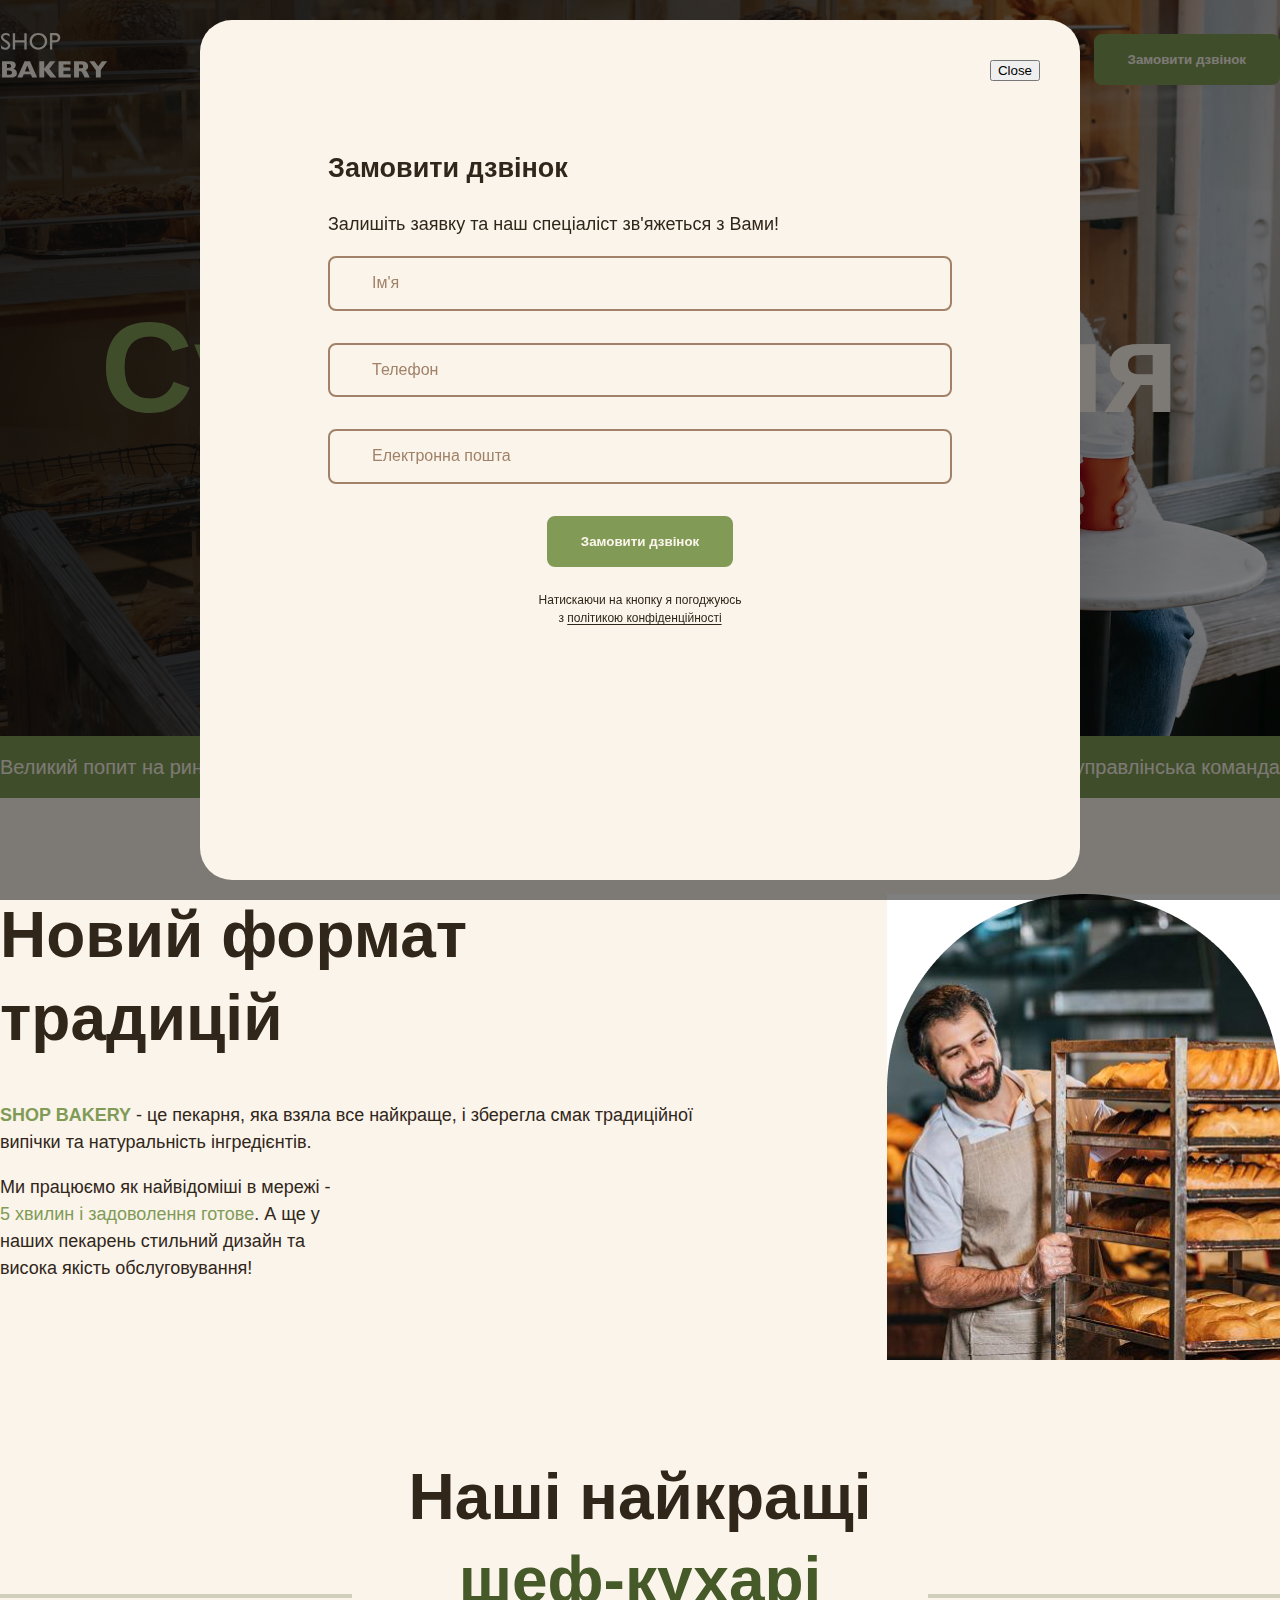
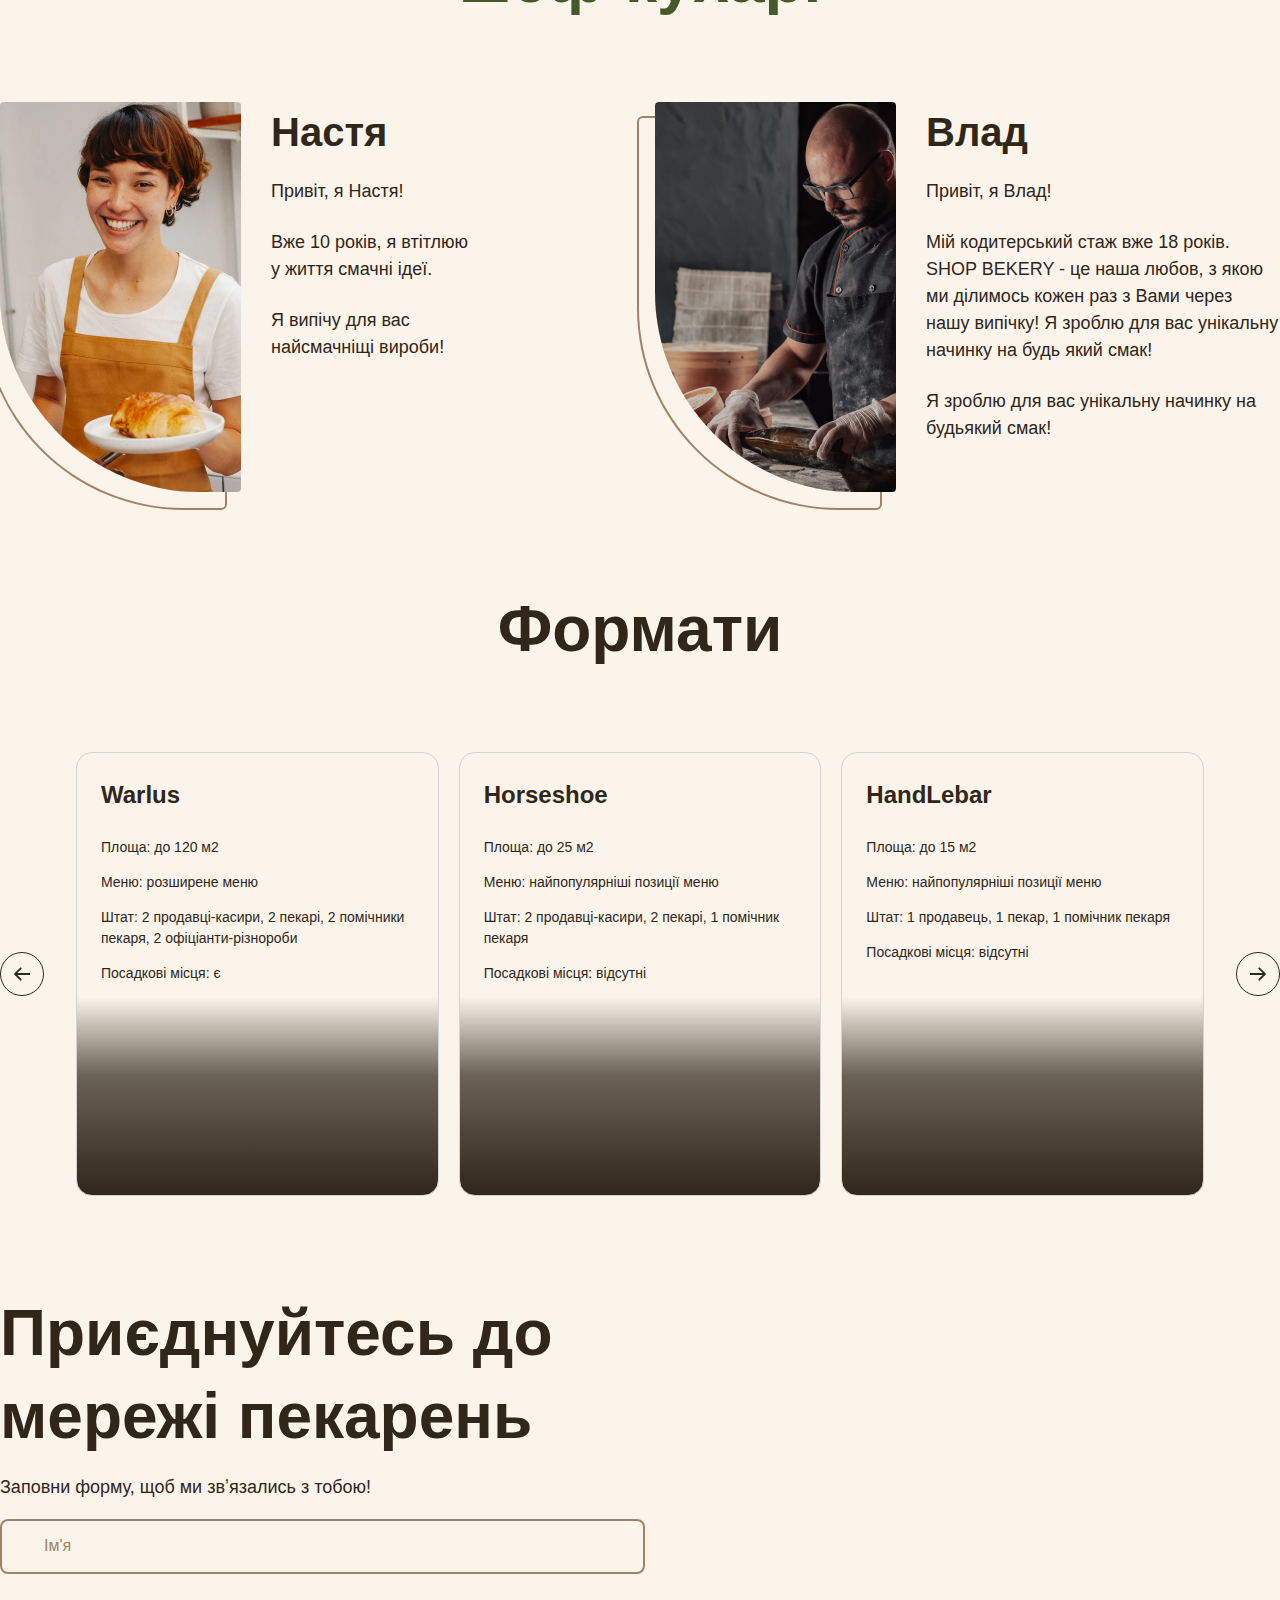
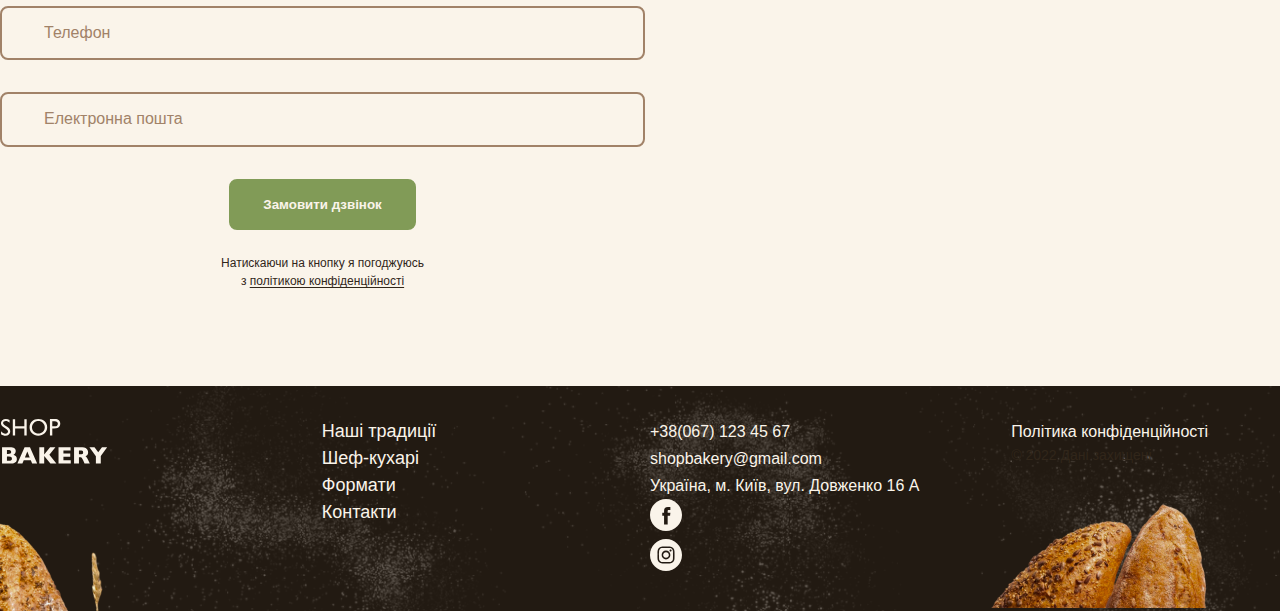
==== commit 021bad72: "Modul 14" ====
--- a/index.html
+++ b/index.html
@@ -190,7 +190,47 @@
             Приєднуйтесь до мережі пекарень
             </h2>
             <p>Заповни форму, щоб ми звʼязались з тобою!</p>
-            <!-- form -->
+            <form name="contact-form" autocomplete="off">
+          <div class="form-field">
+            <label class="form-label visually-hidden" for="user-name">Ім'я</label>
+            <input
+            class="form-input" 
+            type="text" 
+            name="user-name" 
+            id="user-name"
+            placeholder="Ім'я"
+            />
+        </div>
+         
+          <div class="form-field">
+            <label class="form-label visually-hidden" for="user-tel">Телефон</label>
+            <input
+            class="form-input" 
+            type="tel" 
+            name="user-tel" 
+            id="user-tel"
+            placeholder="Телефон"
+           />
+          </div>
+          
+          <div class="form-field">
+            <label class="form-label visually-hidden" for="user-email">Електронна пошта</label>
+            <input 
+            class="form-input" 
+            type="email" 
+            name="user-email" 
+            id="user-email"
+            placeholder="Електронна пошта"
+            />
+          </div>
+
+          <button class="form-button button" type="submit">Замовити дзвінок</button>
+          <p class="form-terms">
+            Натискаючи на кнопку я погоджуюсь з 
+            <a class="form-terms-link" href="#">політикою конфіденційності</a>
+          </p>
+
+        </form>
             </div>
             <iframe
             class="contact-map"
@@ -266,9 +306,52 @@
         </div>
       </div>
     </footer>
-        <div class="backdrop is-hidden">
+        <div class="backdrop">
       <div class="modal">
         <button class="modal-btn-close" type="button">Close</button>
+        <h2>Замовити дзвінок</h2>
+        <p>Залишіть заявку та наш спеціаліст зв'яжеться з Вами!</p>
+        <form name="modal-form" autocomplete="off" novalidate>
+          <div class="form-field">
+            <label class="form-label visually-hidden" for="user-name">Ім'я</label>
+            <input
+            class="form-input" 
+            type="text" 
+            name="user-name" 
+            id="user-name"
+            placeholder="Ім'я"
+            />
+        </div>
+         
+          <div class="form-field">
+            <label class="form-label visually-hidden" for="user-tel">Телефон</label>
+            <input
+            class="form-input" 
+            type="tel" 
+            name="user-tel" 
+            id="user-tel"
+            placeholder="Телефон"
+           />
+          </div>
+          
+          <div class="form-field">
+            <label class="form-label visually-hidden" for="user-email">Електронна пошта</label>
+            <input 
+            class="form-input" 
+            type="email" 
+            name="user-email" 
+            id="user-email"
+            placeholder="Електронна пошта"
+            />
+          </div>
+
+          <button class="form-button button" type="submit">Замовити дзвінок</button>
+          <p class="form-terms">
+            Натискаючи на кнопку я погоджуюсь з 
+            <a class="form-terms-link" href="#">політикою конфіденційності</a>
+          </p>
+
+        </form>
       </div>
     </div>
     <script src="./js/modal.js"></script>
--- a/css/styles.css
+++ b/css/styles.css
@@ -493,8 +493,10 @@
   max-width: 880px;
   height: 100%;
   max-height: 880px;
+  padding: 128px;
   background-color: var(--color-primary-lite);
   border-radius: 32px;
+  overflow-y: auto;
 }
 
 .backdrop.is-hidden {
@@ -508,3 +510,56 @@
   top: 40px;
   right: 40px;
 }
+
+/* form */
+.form-field {
+  margin-bottom: 32px;
+}
+
+.form-label {
+  display: block;
+}
+
+.form-input {
+  font-size: 16px;
+  line-height: 1.17;
+  padding: 16px 42px;
+  width: 100%;
+  border: 2px solid var(--color-secondary-dark);
+  border-radius: 8px;
+  background-color: transparent;
+}
+
+.form-input:focus {
+  border-color: var(--color-brand-normal);
+  outline: none;
+}
+
+.form-input::placeholder {
+  color: var(--color-secondary-dark);
+  font-size: 16px;
+  line-height: 1.17;
+}
+
+.form-input:focus::placeholder {
+  color: var(--color-primary-dark);
+}
+
+.form-button {
+  display: block;
+  margin: 0 auto 24px;
+}
+
+.form-terms {
+  margin: 0 auto;
+  max-width: 210px;
+  font-weight: 500;
+  font-size: 12px;
+  line-height: 1.5;
+  text-align: center;
+}
+
+.form-terms-link {
+  color: var(--color-primary-dark);
+  text-underline-offset: 2px;
+}
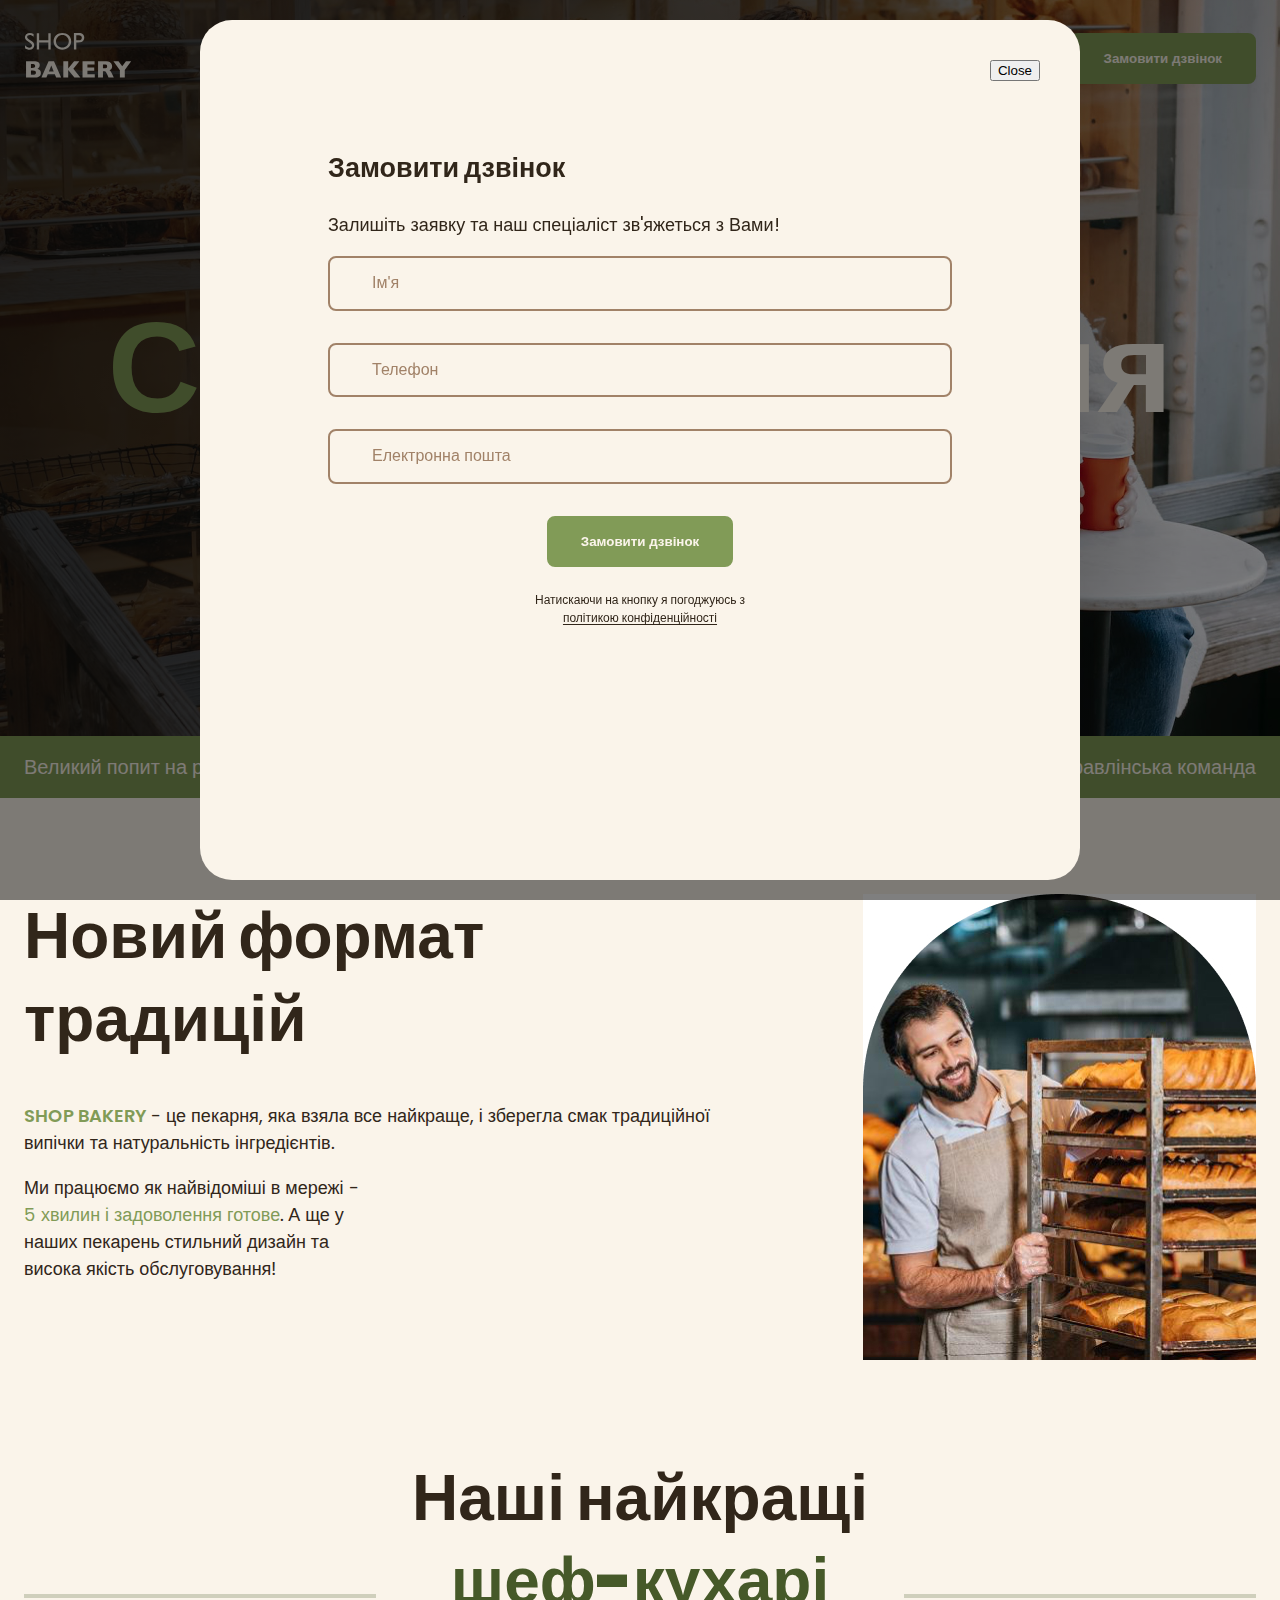
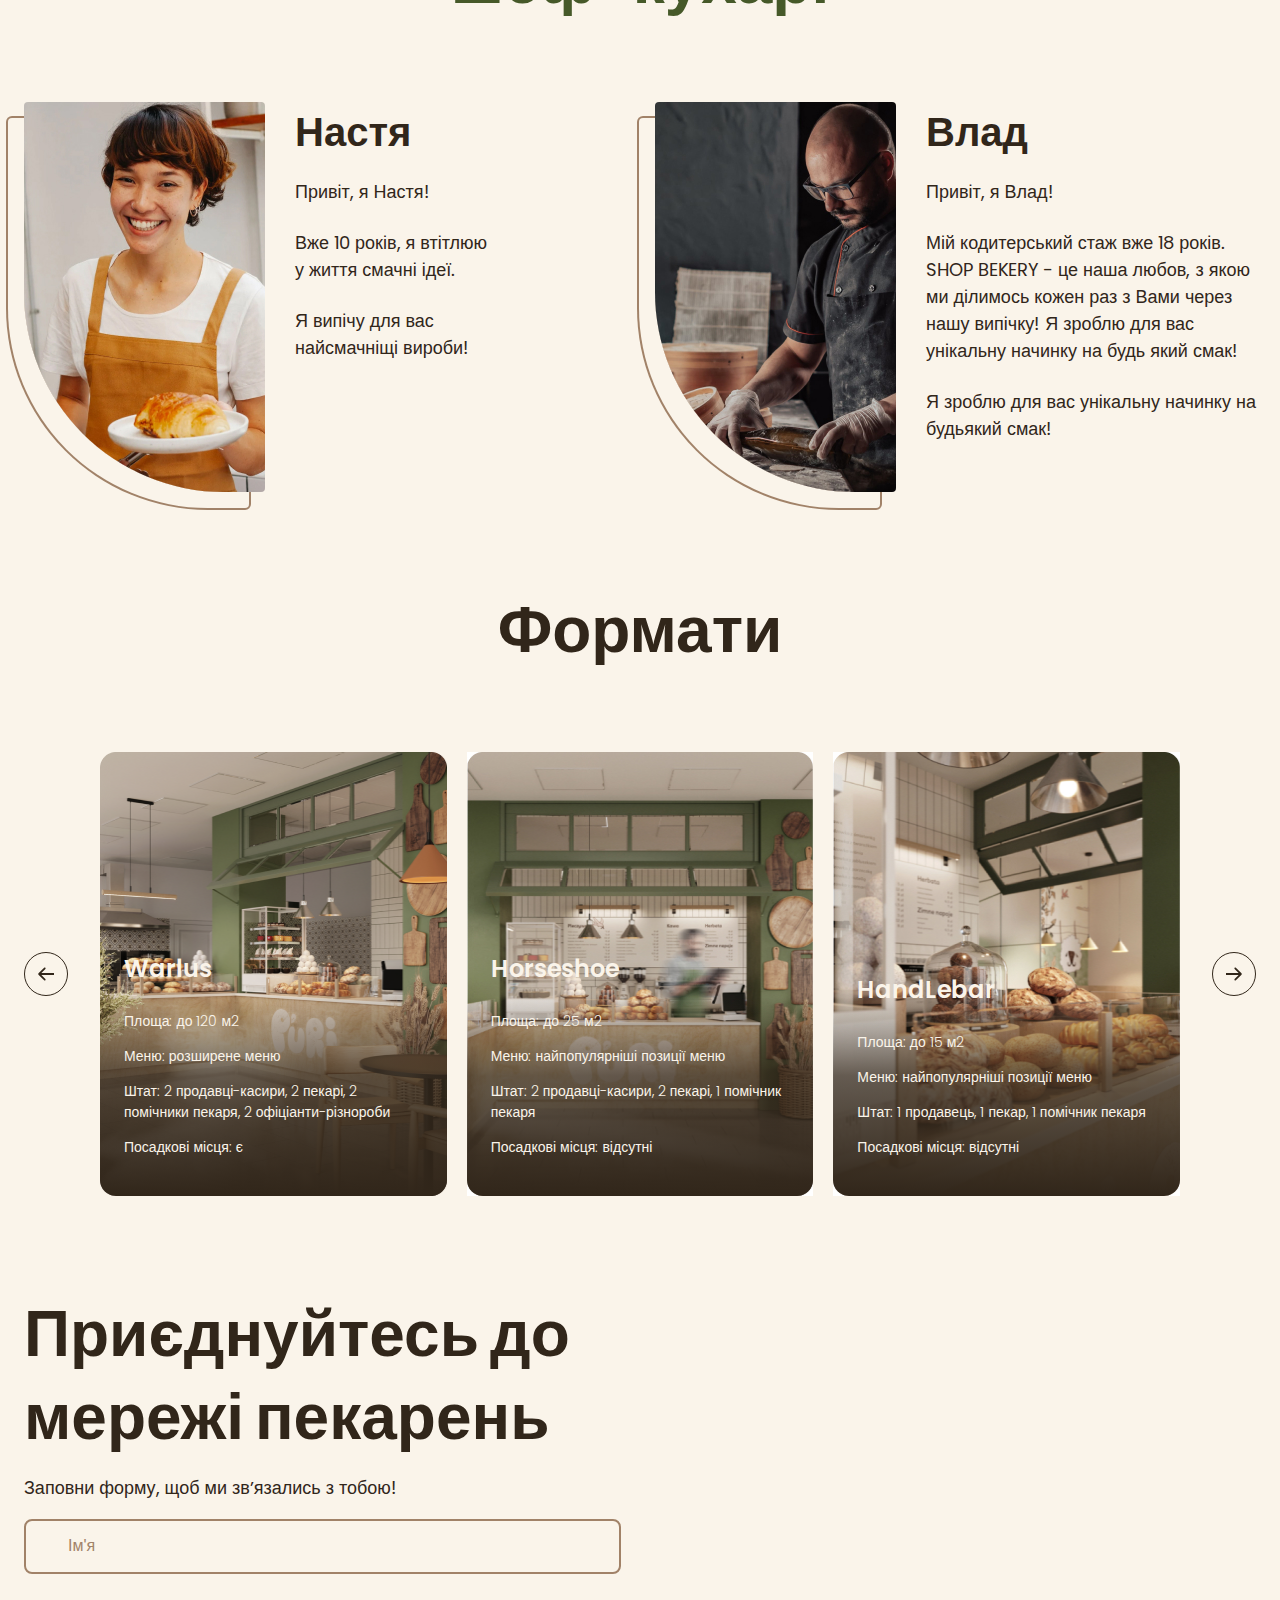
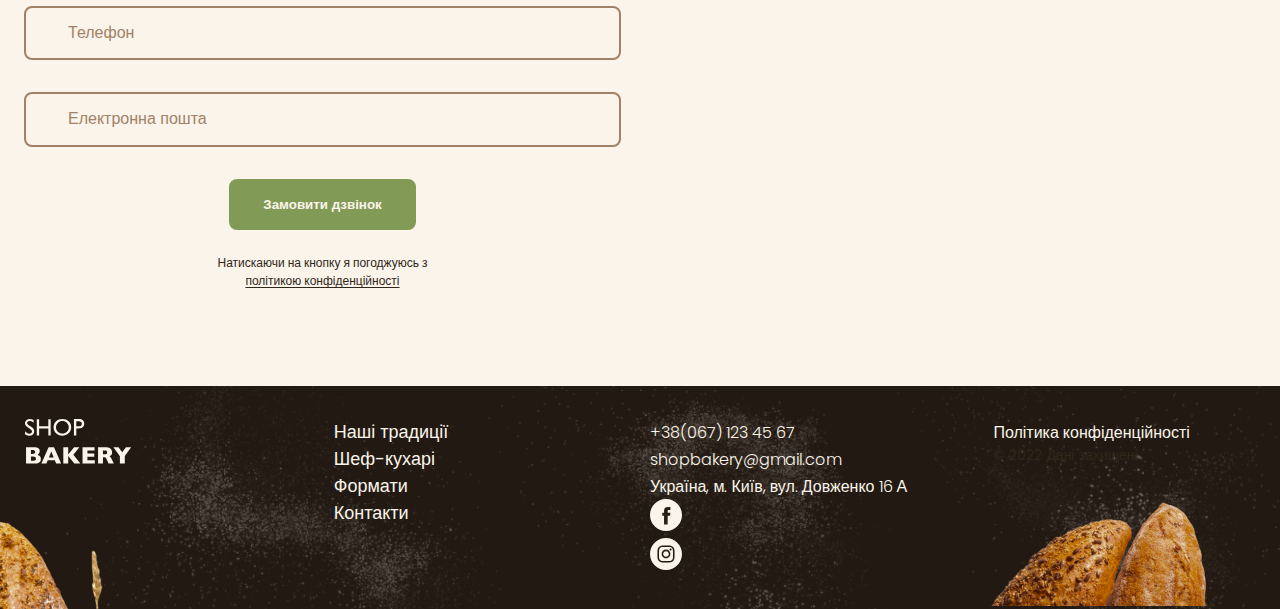
==== commit 5f55d137: "Modul16" ====
--- a/index.html
+++ b/index.html
@@ -13,7 +13,7 @@
       rel="stylesheet"
     /> -->
     <!-- Styles -->
-    <link rel="stylesheet" href="./css/styles.css" />
+    <link rel="stylesheet" href="./css/main.min.css" />
   </head>
   <body>
     <header class="header">
@@ -141,6 +141,11 @@
           <ul class="format-list">
             <li class="format-item">
               <article class="format-card">
+              <img
+              class="format-image"
+              src="./img/walrus-format.jpg" 
+              alt="Warlus format"
+              />
                 <h3 class="format-title" lang="en">Warlus</h3>
                 <div class="format-text">
                   <p>Площа: до 120 м2</p>
@@ -153,6 +158,11 @@
             </li class="format-item">
             <li class="format-item">
               <article class="format-card">
+                 <img
+              class="format-image"
+              src="./img/horseshoe-format.jpg" 
+              alt="Horseshoe"
+              />
                 <h3 class="format-title" lang="en">Horseshoe</h3>
                 <div class="format-text">
                   <p>Площа: до 25 м2</p>
@@ -164,6 +174,11 @@
             </li>
             <li class="format-item">
               <article class="format-card">
+                <img
+              class="format-image"
+              src="./img/handlebar-format.jpg" 
+              alt="HandLebar"
+              />
                 <h3 class="format-title" lang="en">HandLebar</h3>
                 <div class="format-text">
                   <p>Площа: до 15 м2</p>
@@ -311,41 +326,54 @@
         <button class="modal-btn-close" type="button">Close</button>
         <h2>Замовити дзвінок</h2>
         <p>Залишіть заявку та наш спеціаліст зв'яжеться з Вами!</p>
-        <form name="modal-form" autocomplete="off" novalidate>
-          <div class="form-field">
-            <label class="form-label visually-hidden" for="user-name">Ім'я</label>
+        <form name="modal-form" autocomplete="on">
+          <div class="form-field">
+            <label class="form-label visually-hidden" for="user-name">
+              Ім'я
+            </label>
             <input
             class="form-input" 
             type="text" 
             name="user-name" 
             id="user-name"
             placeholder="Ім'я"
+            minlength="2"
+            maxlength="20"
+            required
             />
         </div>
          
           <div class="form-field">
-            <label class="form-label visually-hidden" for="user-tel">Телефон</label>
+            <label class="form-label visually-hidden" for="user-tel">
+              Телефон
+            </label>
             <input
             class="form-input" 
             type="tel" 
             name="user-tel" 
             id="user-tel"
             placeholder="Телефон"
+            required
            />
           </div>
           
           <div class="form-field">
-            <label class="form-label visually-hidden" for="user-email">Електронна пошта</label>
+            <label class="form-label visually-hidden" for="user-email">
+              Електронна пошта
+            </label>
             <input 
             class="form-input" 
             type="email" 
             name="user-email" 
             id="user-email"
             placeholder="Електронна пошта"
+            required
             />
           </div>
 
-          <button class="form-button button" type="submit">Замовити дзвінок</button>
+          <button class="form-button button" type="submit">
+            Замовити дзвінок
+          </button>
           <p class="form-terms">
             Натискаючи на кнопку я погоджуюсь з 
             <a class="form-terms-link" href="#">політикою конфіденційності</a>
--- a/css/main.min.css
+++ b/css/main.min.css
@@ -0,0 +1 @@
+@font-face{font-display:swap;font-family:"Poppins";font-weight:300;src:url("../fonts/poppins-v20-latin-300.woff2") format("woff2")}@font-face{font-display:swap;font-family:"Poppins";font-weight:400;src:url("../fonts/poppins-v20-latin-regular.woff2") format("woff2")}@font-face{font-display:swap;font-family:"Poppins";font-weight:600;src:url("../fonts/poppins-v20-latin-600.woff2") format("woff2")}@font-face{font-display:swap;font-family:"Poppins";font-weight:900;src:url("../fonts/poppins-v20-latin-900.woff2") format("woff2")}:root{--color-primary-dark: #31261a;--color-primary-lite: #faf4ea;--color-brand-normal: #819b57;--color-brand-dark: #465929;--color-brand-lite: #cfcfbc;--color-secondary-dark: #a18268}*,*::before,*::after{-webkit-box-sizing:border-box;box-sizing:border-box}body{color:var(--color-primary-dark);background-color:var(--color-primary-lite);font-family:"Poppins",sans-serif;font-size:18px;font-weight:400;line-height:1.5;margin:0}h1,h2,h3,h4,h5,h6,p{margin-top:0}a{display:inline-block}address{font-style:normal}ul{margin:0;padding:0;list-style-type:none}.visually-hidden{position:absolute;left:-10000px;top:auto;width:1px;height:1px;overflow:hidden}.button{padding:16px 32px;color:var(--color-primary-lite);font-weight:600;background-color:var(--color-brand-normal);border:2px solid var(--color-brand-normal);border-radius:8px;cursor:pointer}.button:hover{color:var(--color-brand-normal);background-color:rgba(0,0,0,0)}.header{position:absolute;top:0;left:0;width:100%;padding-top:32px}.header-container{display:-webkit-box;display:-ms-flexbox;display:flex;-webkit-box-align:center;-ms-flex-align:center;align-items:center;gap:40px}.header-nav{display:-webkit-box;display:-ms-flexbox;display:flex;-webkit-box-align:center;-ms-flex-align:center;align-items:center;-webkit-box-flex:1;-ms-flex-positive:1;flex-grow:1;gap:40px}.header-nav ul{display:-webkit-box;display:-ms-flexbox;display:flex;gap:64px;-webkit-box-flex:1;-ms-flex-positive:1;flex-grow:1;-webkit-box-pack:center;-ms-flex-pack:center;justify-content:center}.hero-section{padding:272px 0;background-image:linear-gradient(103deg, rgba(18, 18, 17, 0.78) 2.03%, rgba(18, 18, 17, 0.6) 58.46%, rgba(18, 18, 17, 0) 90.36%),url(../img/couple-in-bakery.jpg);background-repeat:no-repeat;background-position:center top;background-size:cover}.hero-title{margin-bottom:0;color:var(--color-primary-lite);text-align:center;font-size:128px;font-weight:900}.hero-title .accent{color:var(--color-brand-normal)}.link{color:var(--color-primary-lite);text-decoration:none;-webkit-transition:color .3s;transition:color .3s}.link:hover{color:var(--color-brand-normal)}.section{padding:48px 0}.container{width:100%;max-width:1288px;margin:0 auto;padding:0 24px}.circle{width:100px;height:100px;background-color:#4d1717}.advantages-section{background-color:var(--color-brand-normal);padding:16px 0}.advantages-list{display:-webkit-box;display:-ms-flexbox;display:flex;-webkit-box-pack:justify;-ms-flex-pack:justify;justify-content:space-between;gap:40px}.advantages-item{color:var(--color-primary-lite);font-size:20px;font-weight:300}.section-title{font-size:64px;font-weight:900;line-height:1.3}.section-title.centred{text-align:center}.section-title .accent{color:var(--color-brand-dark)}.traditions-section{padding-top:96px}.traditions-container{display:-webkit-box;display:-ms-flexbox;display:flex;-webkit-box-pack:justify;-ms-flex-pack:justify;justify-content:space-between;gap:40px}.traditions-content{max-width:710px}.traditions-title{margin-bottom:42px}.traditions-text .brand{color:var(--color-brand-normal)}.traditions-text .uppercase{color:var(--color-brand-normal);text-transform:uppercase;font-weight:600}.traditions-text.limited{max-width:340px}.chefs-title{position:relative;margin:0 auto 80px}.chefs-title::after,.chefs-title::before{position:absolute;bottom:24px;width:352px;border:2px solid var(--color-brand-lite);content:""}.chefs-title::before{left:0}.chefs-title::after{right:0}.chefs-list{display:-webkit-box;display:-ms-flexbox;display:flex;gap:40px 30px;-ms-flex-wrap:wrap;flex-wrap:wrap}.chefs-item{-ms-flex-preferred-size:calc((100% - 30px)/2);flex-basis:calc((100% - 30px)/2)}.chef-photo{border-radius:4px 4px 4px 200px;-webkit-box-shadow:-16px 16px 0 0 var(--color-primary-lite),-16px 16px 0 2px var(--color-secondary-dark);box-shadow:-16px 16px 0 0 var(--color-primary-lite),-16px 16px 0 2px var(--color-secondary-dark)}.chef-title{margin-bottom:16px;font-size:40px;font-weight:600}.chef-text p{margin-bottom:24px}.chef-text p:last-child{margin-bottom:0}.format-item{-ms-flex-preferred-size:calc((100% - 40px)/3);flex-basis:calc((100% - 40px)/3)}.chef-card{display:-webkit-box;display:-ms-flexbox;display:flex;gap:30px}.formats-container{display:-webkit-box;display:-ms-flexbox;display:flex;-webkit-box-align:center;-ms-flex-align:center;align-items:center;gap:32px}.format-list{display:-webkit-box;display:-ms-flexbox;display:flex;-ms-flex-wrap:wrap;flex-wrap:wrap;gap:20px}.format-card{position:relative;display:-webkit-box;display:-ms-flexbox;display:flex;-webkit-box-orient:vertical;-webkit-box-direction:normal;-ms-flex-direction:column;flex-direction:column;-webkit-box-pack:end;-ms-flex-pack:end;justify-content:flex-end;height:444px;padding:24px;background-image:-webkit-gradient(linear, left top, left bottom, color-stop(55.21%, rgba(49, 38, 26, 0)), color-stop(72.92%, rgba(49, 38, 26, 0.71)), to(var(--color-primary-dark)));background-image:linear-gradient(180deg, rgba(49, 38, 26, 0) 55.21%, rgba(49, 38, 26, 0.71) 72.92%, var(--color-primary-dark) 100%);border-radius:16px;-webkit-transition:-webkit-transform .3s;transition:-webkit-transform .3s;transition:transform .3s;transition:transform .3s, -webkit-transform .3s}.format-card:hover{-webkit-transform:scale(1.05);transform:scale(1.05)}.format-image{position:absolute;z-index:-1;top:0;left:0;width:100%;height:100%}.formats-title{margin-bottom:80px}.format-title{font-size:24px;font-weight:600;color:var(--color-primary-lite)}.format-text{font-size:14px;font-weight:300;color:var(--color-primary-lite)}.carousel-button{display:-webkit-box;display:-ms-flexbox;display:flex;-webkit-box-align:center;-ms-flex-align:center;align-items:center;-webkit-box-pack:center;-ms-flex-pack:center;justify-content:center;-ms-flex-negative:0;flex-shrink:0;width:44px;height:44px;padding:0;background-color:rgba(0,0,0,0);border-radius:50%;fill:var(--color-primary-dark);border:1px solid var(--color-primary-dark);cursor:pointer}.carousel-button:hover{background-color:var(--color-primary-dark);fill:var(--color-primary-lite)}.carousel-button.next{-webkit-transform:rotate(180deg);transform:rotate(180deg)}.contact-section{padding-bottom:96px}.contact-container{display:-webkit-box;display:-ms-flexbox;display:flex;gap:32px}.contact-title{margin-bottom:16px}.contact-map{-ms-flex-negative:0;flex-shrink:0;border-radius:16px;border:0}.footer{padding:32px 0;position:relative;background-color:var(--color-primary-dark);background-image:url(../img/footer-backgraund.png);background-repeat:no-repeat;background-size:cover}.footer::before,.footer::after{position:absolute;bottom:0;background-repeat:no-repeat;content:""}.footer::before{width:180px;height:120px;left:0;background-image:url(../img/decor-bread-small.png)}.footer::after{width:380px;height:190px;right:0;background-image:url(../img/decor-bread-big.png)}.footer-container{display:-webkit-box;display:-ms-flexbox;display:flex;gap:20px}.footer-nav,.footer-addres{display:-webkit-box;display:-ms-flexbox;display:flex;-ms-flex-preferred-size:50%;flex-basis:50%;gap:20px}.footer-logo,.footer-menu{-webkit-box-flex:1;-ms-flex-positive:1;flex-grow:1}.address-list,.addres-info{-webkit-box-flex:1;-ms-flex-positive:1;flex-grow:1}.address-link{color:var(--color-primary-lite);font-size:16px;font-weight:300;text-decoration:none}.address-link:hover{color:var(--color-brand-normal)}.address-icon{fill:var(--color-primary-lite)}.address-icon:hover{fill:var(--color-brand-normal)}.address-copyright{font-size:14px}.backdrop{position:fixed;top:0;left:0;right:0;bottom:0;display:-webkit-box;display:-ms-flexbox;display:flex;-webkit-box-align:center;-ms-flex-align:center;align-items:center;-webkit-box-pack:center;-ms-flex-pack:center;justify-content:center;padding:20px 0;background-color:rgba(0,0,0,.5);-webkit-transition:opacity .3s,visibility .3s;transition:opacity .3s,visibility .3s}.modal{position:relative;width:100%;max-width:880px;height:100%;max-height:880px;padding:128px;background-color:var(--color-primary-lite);border-radius:32px;overflow-y:auto}.backdrop.is-hidden{opacity:0;visibility:hidden;pointer-events:none}.modal-btn-close{position:absolute;top:40px;right:40px}.form-field{margin-bottom:32px}.form-label{display:block}.form-input{font-size:16px;line-height:1.17;padding:16px 42px;width:100%;border:2px solid var(--color-secondary-dark);border-radius:8px;background-color:rgba(0,0,0,0)}.form-input:focus{border-color:var(--color-brand-normal);outline:none}.form-input::-webkit-input-placeholder{color:var(--color-secondary-dark);font-size:16px;line-height:1.17}.form-input::-moz-placeholder{color:var(--color-secondary-dark);font-size:16px;line-height:1.17}.form-input:-ms-input-placeholder{color:var(--color-secondary-dark);font-size:16px;line-height:1.17}.form-input::-ms-input-placeholder{color:var(--color-secondary-dark);font-size:16px;line-height:1.17}.form-input::placeholder{color:var(--color-secondary-dark);font-size:16px;line-height:1.17}.form-input:focus::-webkit-input-placeholder{color:var(--color-primary-dark)}.form-input:focus::-moz-placeholder{color:var(--color-primary-dark)}.form-input:focus:-ms-input-placeholder{color:var(--color-primary-dark)}.form-input:focus::-ms-input-placeholder{color:var(--color-primary-dark)}.form-input:focus::placeholder{color:var(--color-primary-dark)}.form-button{display:block;margin:0 auto 24px}.form-terms{margin:0 auto;max-width:210px;font-weight:500;font-size:12px;line-height:1.5;text-align:center}.form-terms-link{color:var(--color-primary-dark);text-underline-offset:2px}/*# sourceMappingURL=main.min.css.map */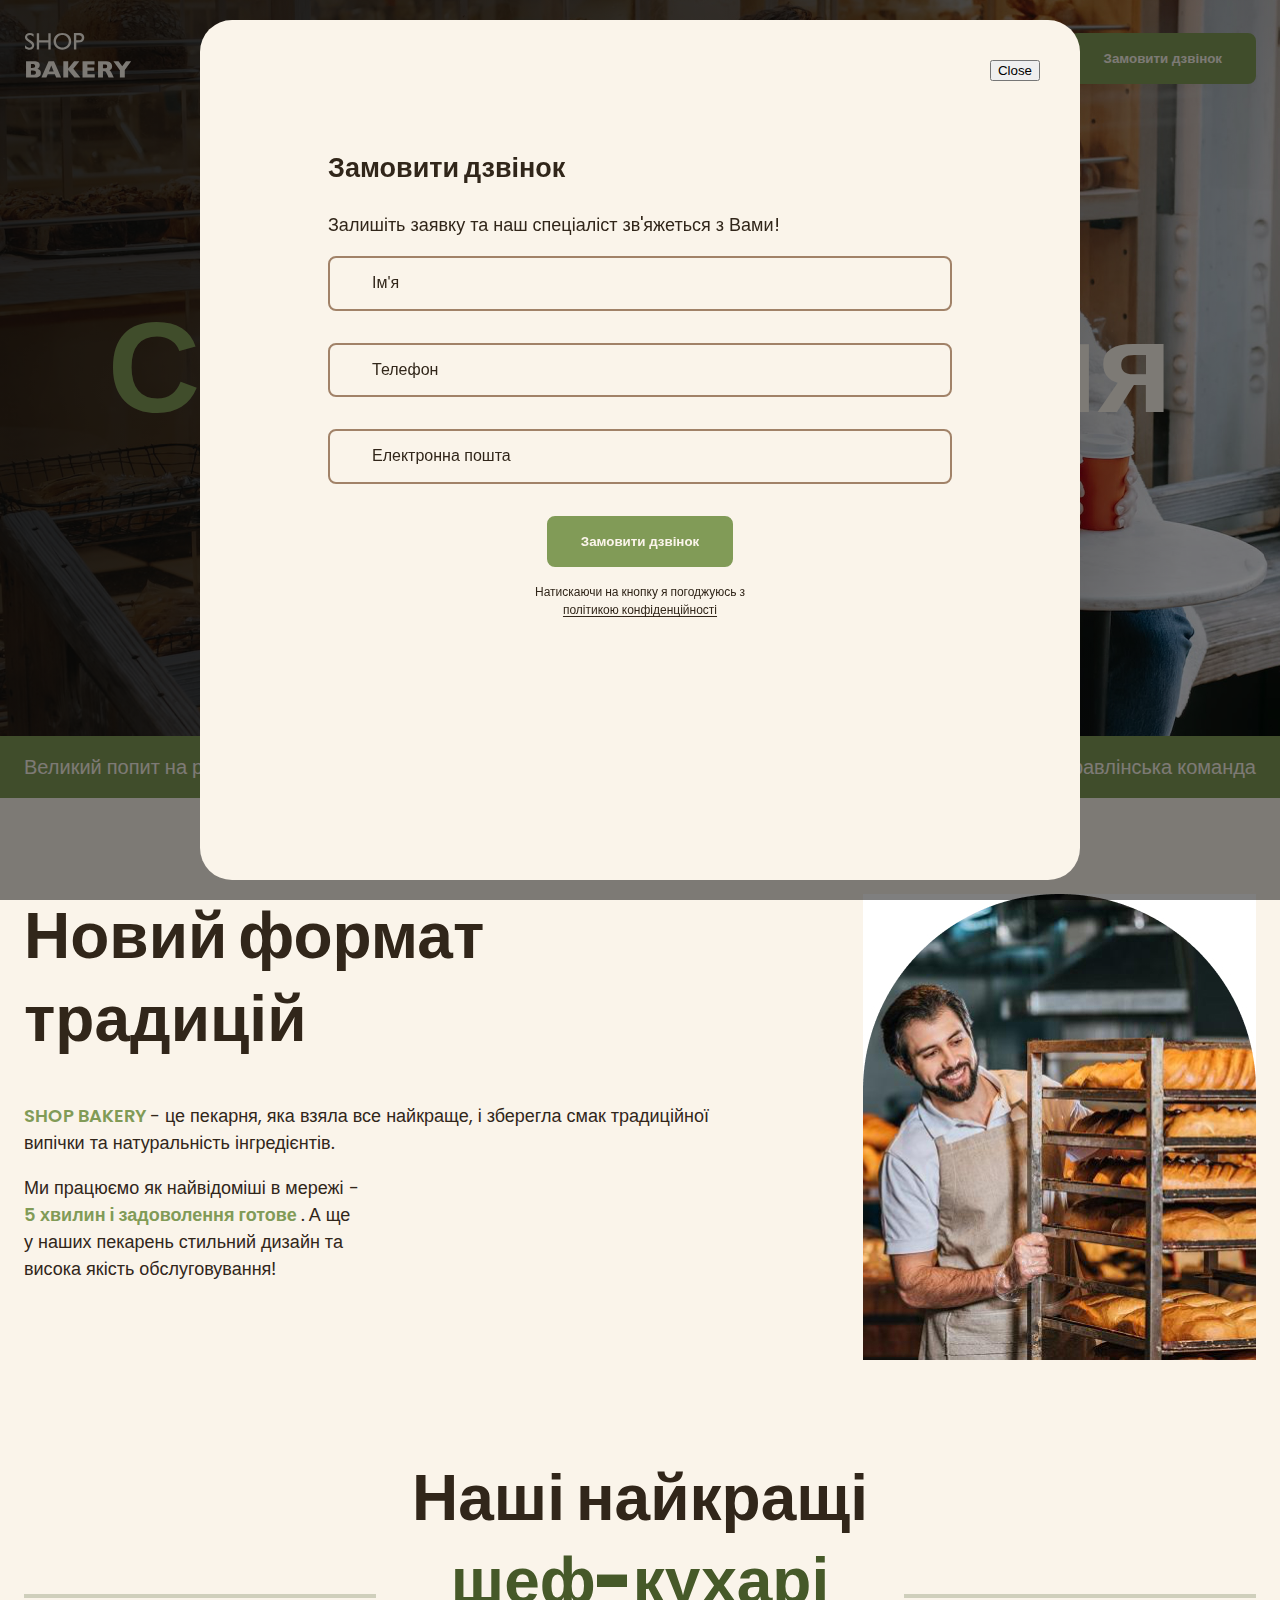
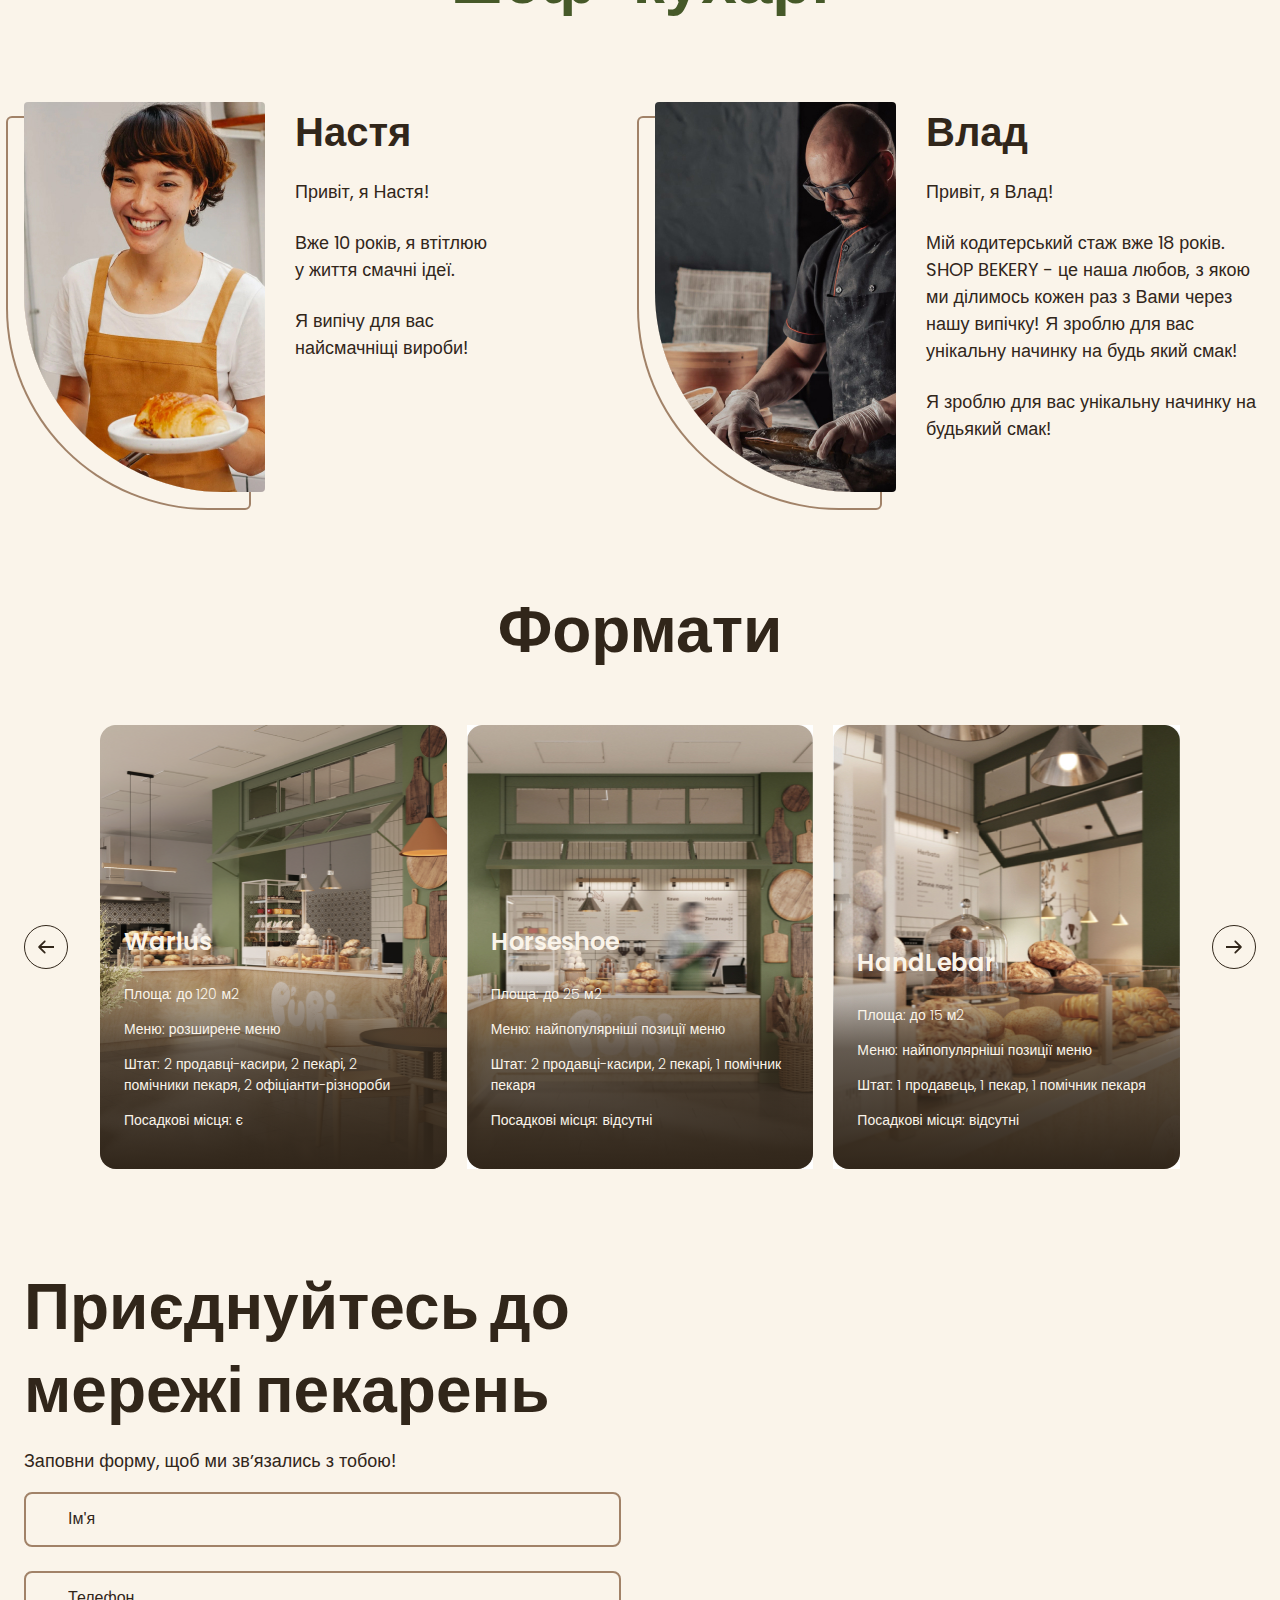
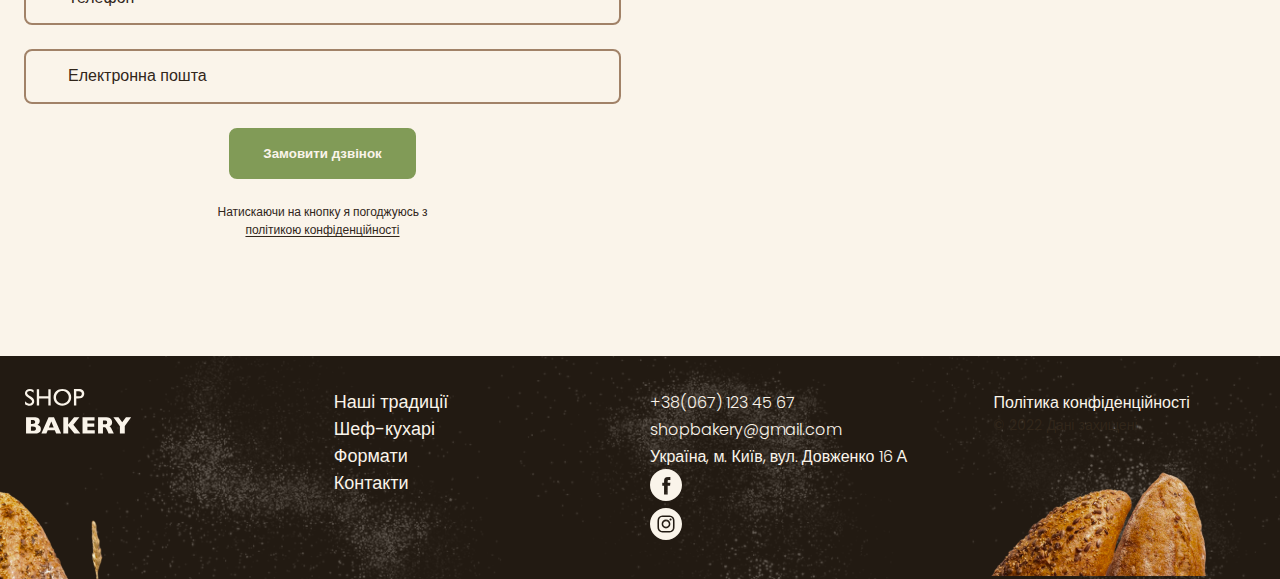
==== commit 7acab081: "modul17" ====
--- a/index.html
+++ b/index.html
@@ -5,71 +5,78 @@
     <meta http-equiv="X-UA-Compatible" content="IE=edge" />
     <meta name="viewport" content="width=Hello, initial-scale=1.0" />
     <title>Сучасна пекарня</title>
-    <!-- Fonts -->
-    <!-- <link rel="preconnect" href="https://fonts.googleapis.com" />
-    <link rel="preconnect" href="https://fonts.gstatic.com" crossorigin />
-    <link
-      href="https://fonts.googleapis.com/css2?family=Poppins:wght@300;400;600;900&display=swap"
-      rel="stylesheet"
-    /> -->
-    <!-- Styles -->
     <link rel="stylesheet" href="./css/main.min.css" />
   </head>
   <body>
     <header class="header">
       <div class="container">
-        <div class="header-container">
-          <nav class="header-nav">
+        <div class="header__container">
+          <nav class="header__nav">
             <a href="/">
               <img src="./img/logo.svg" alt="Логотип сучасної пекарні" />
             </a>
-            <ul>
+            <ul class="header__menu">
               <li>
                 <a class="link" href="#traditions-sektion">Наші традиції</a>
               </li>
               <li><a class="link" href="#chefs-section">Шеф-кухарі</a></li>
-              <li><a class="link" href="#format-section">Формати</a></li>
+              <li><a class="link" href="#formats-section">Формати</a></li>
               <li><a class="link" href="#contact-section">Контакти</a></li>
             </ul>
           </nav>
-          <button class="button modal-btn-open" type="button">Замовити дзвінок</button>
+          <button class="button modal-btn-open" type="button">
+            Замовити дзвінок
+          </button>
         </div>
       </div>
     </header>
     <main>
       <section class="hero-section">
         <div class="container">
-          <h1 class="hero-title">
-            <span class="accent">Сучасна</span> пекарня
+          <h1 class="hero-section__title">
+            <span class="text-brand">Сучасна</span> пекарня
           </h1>
         </div>
       </section>
       <section class="advantages-section">
         <div class="container">
           <h2 class="visually-hidden">Наші переваги</h2>
-          <ul class="advantages-list">
-            <li class="advantages-item">Великий попит на ринку</li>
-            <li class="advantages-item">Доступні за бюджетом формати</li>
-            <li class="advantages-item">Досвідчина управлінська команда</li>
+          <ul class="advantages-section__list">
+            <li class="advantages-section__item">Великий попит на ринку</li>
+            <li class="advantages-section__item">
+              Доступні за бюджетом формати
+            </li>
+            <li class="advantages-section__item">
+              Досвідчина управлінська команда
+            </li>
           </ul>
         </div>
       </section>
       <section class="traditions-section section" id="traditions-sektion">
         <div class="container">
-          <div class="traditions-container">
-            <div class="traditions-content">
-              <h2 class="traditions-title section-title">
+          <div class="traditions-section__container">
+            <div class="traditions-section__content">
+              <h2 class="traditions-section__title section__title">
                 Новий формат традицій
               </h2>
-              <p class="traditions-text">
-                <span class="uppercase">shop bakery</span> - це пекарня, яка
-                взяла все найкраще, і зберегла смак традиційної випічки та
-                натуральність інгредієнтів.
+              <p>
+                <span
+                  class="traditions-section__text text-brand text-bold text-uppercase"
+                >
+                  shop bakery
+                </span>
+                - це пекарня, яка взяла все найкраще, і зберегла смак
+                традиційної випічки та натуральність інгредієнтів.
               </p>
-              <p class="traditions-text limited">
+              <p
+                class="traditions-section__text traditions-section__text traditions-section__text--limited"
+              >
                 Ми працюємо як найвідоміші в мережі -
-                <span class="brand">5 хвилин і задоволення готове</span>. А ще у
-                наших пекарень стильний дизайн та висока якість обслуговування!
+                <span class="text-brand text-bold">
+                  5 хвилин і задоволення готове
+                </span>
+                . А ще у наших пекарень стильний дизайн та висока якість
+                обслуговування!
               </p>
             </div>
             <img
@@ -79,183 +86,203 @@
           </div>
         </div>
       </section>
-      <section class="section" id="chefs-section">
-        <div class="container">
-          <h2 class="chefs-title section-title centred">
+      <section class="chefs-section section" id="chefs-section">
+        <div class="container">
+          <h2
+            class="chefs-section__title section__title section__title--centred"
+          >
             Наші найкращі <br />
-            <span class="accent">шеф-кухарі</span>
+            <span class="text-brand-dark">шеф-кухарі</span>
           </h2>
-          <ul class="chefs-list">
-            <li class="chefs-item">
+          <ul class="chefs-section__list">
+            <li class="chefs-section__item">
               <article class="chef-card">
                 <img
-                  class="chef-photo" 
-                  src="./img/nastia-chef.jpg" 
+                  class="chef-card__photo"
+                  src="./img/nastia-chef.jpg"
                   alt="nastya chef"
                 />
                 <div>
-                  <h3 class="chef-title">Настя</h3>
-                  <div class="chef-text">
-                    <p class="chef-text">Привіт, я Настя!</p>
-                  <p class="chef-text">Вже 10 років, я втітлюю <br />
-                     у життя смачні ідеї.</p>
-                  <p class="chef-text">Я випічу для вас <br /> 
-                    найсмачніщі вироби!</p>
-                  </div>
+                  <h3 class="chef-card__title">Настя</h3>
+                  <p class="chef-card__text">Привіт, я Настя!</p>
+                  <p class="chef-card__text">
+                    Вже 10 років, я втітлюю <br />
+                    у життя смачні ідеї.
+                  </p>
+                  <p class="chef-card__text">
+                    Я випічу для вас <br />
+                    найсмачніщі вироби!
+                  </p>
                 </div>
               </article>
             </li>
-            <li class="chefs-item">
+            <li class="chefs-section__item">
               <article class="chef-card">
-              <img 
-                  class="chef-photo" 
-                  src="./img/vlad-chef.jpg" 
+                <img
+                  class="chef-card__photo"
+                  src="./img/vlad-chef.jpg"
                   alt="vlad chef"
-                  />
+                />
                 <div>
-                  <h3 class="chef-title">Влад</h3>
-                  <div class="chef-text">
-                      <p class="chef-text">Привіт, я Влад!</p>
-                      <p class="chef-text">
-                         Мій кодитерський стаж вже 18 років. SHOP BEKERY - це наша
-                         любов, з якою ми ділимось кожен раз з Вами через нашу випічку!
-                         Я зроблю для вас унікальну начинку на будь який смак!
-                     </p>
-                     <p class="chef-text">Я зроблю для вас унікальну начинку на будьякий смак!</p>
-                  </div>
+                  <h3 class="chef-card__title">Влад</h3>
+                  <p class="chef-card__text">Привіт, я Влад!</p>
+                  <p class="chef-card__text">
+                    Мій кодитерський стаж вже 18 років. SHOP BEKERY - це наша
+                    любов, з якою ми ділимось кожен раз з Вами через нашу
+                    випічку! Я зроблю для вас унікальну начинку на будь який
+                    смак!
+                  </p>
+                  <p class="chef-card__text">
+                    Я зроблю для вас унікальну начинку на будьякий смак!
+                  </p>
                 </div>
               </article>
             </li>
           </ul>
         </div>
       </section>
-      <section class="section" id="format-section">
-        <div class="container">
-          <h2 class="formats-title section-title centred">Формати</h2>
-          <div class="formats-container">
+      <section class="formats-section section" id="formats-section">
+        <div class="container">
+          <h2
+            class="formats-section__title section__title section__title--centred"
+          >
+            Формати
+          </h2>
+          <div class="formats-section__container">
             <button class="carousel-button" type="button">
-            <svg width="16" height="16">
-            <use href="./img/icons.svg#icon-arrow"></use>
-            </svg>
-          </button>
-          <ul class="format-list">
-            <li class="format-item">
-              <article class="format-card">
-              <img
-              class="format-image"
-              src="./img/walrus-format.jpg" 
-              alt="Warlus format"
-              />
-                <h3 class="format-title" lang="en">Warlus</h3>
-                <div class="format-text">
-                  <p>Площа: до 120 м2</p>
-                  <p>Меню: розширене меню</p>
-                  <p>
-                    Штат: 2 продавці-касири, 2 пекарі, 2 помічники пекаря, 2 офіціанти-різнороби</p>
-                  <p>Посадкові місця: є</p>
+              <svg width="16" height="16">
+                <use href="./img/icons.svg#icon-arrow"></use>
+              </svg>
+            </button>
+            <ul class="formats-section__list">
+              <li class="formats-section__item">
+                <article class="format-card">
+                  <img
+                    class="format-card__image"
+                    src="./img/walrus-format.jpg"
+                    alt="Warlus format"
+                  />
+                  <h3 class="format-card__title" lang="en">Warlus</h3>
+                  <div class="format-card__text">
+                    <p>Площа: до 120 м2</p>
+                    <p>Меню: розширене меню</p>
+                    <p>
+                      Штат: 2 продавці-касири, 2 пекарі, 2 помічники пекаря, 2
+                      офіціанти-різнороби
+                    </p>
+                    <p>Посадкові місця: є</p>
+                  </div>
+                </article>
+              </li>
+              <li class="formats-section__item">
+                <article class="format-card">
+                  <img
+                    class="format-card__image"
+                    src="./img/horseshoe-format.jpg"
+                    alt="Horseshoe"
+                  />
+                  <h3 class="format-card__title" lang="en">Horseshoe</h3>
+                  <div class="format-card__text">
+                    <p>Площа: до 25 м2</p>
+                    <p>Меню: найпопулярніші позиції меню</p>
+                    <p>Штат: 2 продавці-касири, 2 пекарі, 1 помічник пекаря</p>
+                    <p>Посадкові місця: відсутні</p>
+                  </div>
+                </article>
+              </li>
+              <li class="formats-section__item">
+                <article class="format-card">
+                  <img
+                    class="format-card__image"
+                    src="./img/handlebar-format.jpg"
+                    alt="HandLebar"
+                  />
+                  <h3 class="format-card__title" lang="en">HandLebar</h3>
+                  <div class="format-card__text">
+                    <p>Площа: до 15 м2</p>
+                    <p>Меню: найпопулярніші позиції меню</p>
+                    <p>Штат: 1 продавець, 1 пекар, 1 помічник пекаря</p>
+                    <p>Посадкові місця: відсутні</p>
+                  </div>
+                </article>
+              </li>
+            </ul>
+            <button class="carousel-button next" type="button">
+              <svg width="16" height="16">
+                <use href="./img/icons.svg#icon-arrow"></use>
+              </svg>
+            </button>
+          </div>
+        </div>
+      </section>
+      <section class="contact-section section" id="contact-section">
+        <div class="container">
+          <div class="contact-section__container">
+            <div class="contact-section__form">
+              <h2 class="contact-section__title section__title">
+                Приєднуйтесь до мережі пекарень
+              </h2>
+              <p>Заповни форму, щоб ми звʼязались з тобою!</p>
+              <form name="contact-form" autocomplete="off">
+                <div class="contact-section__form-field input">
+                  <label class="input-label visually-hidden" for="user-name"
+                    >Ім'я
+                  </label>
+                  <input
+                    class="input__control"
+                    type="text"
+                    name="user-name"
+                    id="user-name"
+                    placeholder="Ім'я"
+                  />
                 </div>
-              </article>
-            </li class="format-item">
-            <li class="format-item">
-              <article class="format-card">
-                 <img
-              class="format-image"
-              src="./img/horseshoe-format.jpg" 
-              alt="Horseshoe"
-              />
-                <h3 class="format-title" lang="en">Horseshoe</h3>
-                <div class="format-text">
-                  <p>Площа: до 25 м2</p>
-                  <p>Меню: найпопулярніші позиції меню</p>
-                  <p>Штат: 2 продавці-касири, 2 пекарі, 1 помічник пекаря</p>
-                  <p>Посадкові місця: відсутні</p>
+
+                <div class="contact-section__form-field input">
+                  <label class="input-label visually-hidden" for="user-tel"
+                    >Телефон
+                  </label>
+                  <input
+                    class="input__control"
+                    type="tel"
+                    name="user-tel"
+                    id="user-tel"
+                    placeholder="Телефон"
+                  />
                 </div>
-              </article>
-            </li>
-            <li class="format-item">
-              <article class="format-card">
-                <img
-              class="format-image"
-              src="./img/handlebar-format.jpg" 
-              alt="HandLebar"
-              />
-                <h3 class="format-title" lang="en">HandLebar</h3>
-                <div class="format-text">
-                  <p>Площа: до 15 м2</p>
-                  <p>Меню: найпопулярніші позиції меню</p>
-                  <p>Штат: 1 продавець, 1 пекар, 1 помічник пекаря</p>
-                  <p>Посадкові місця: відсутні</p>
+
+                <div class="contact-section__form-field input">
+                  <label class="input-label visually-hidden" for="user-email"
+                    >Електронна пошта
+                  </label>
+                  <input
+                    class="input__control"
+                    type="email"
+                    name="user-email"
+                    id="user-email"
+                    placeholder="Електронна пошта"
+                  />
                 </div>
-              </article class="format-card">
-            </li>
-          </ul>
-          <button class="carousel-button next" type="button">
-            <svg width="16" height="16">
-            <use href="./img/icons.svg#icon-arrow"></use>
-            </svg>
-          </button>
-          </div>
-        </div>
-      </section>
-      <section class="contact-section section" id="contact-section">
-        <div class="container">
-          <div class="contact-container">
-            <div class="contact-form">
-            <h2 class="contact-title section-title">
-            Приєднуйтесь до мережі пекарень
-            </h2>
-            <p>Заповни форму, щоб ми звʼязались з тобою!</p>
-            <form name="contact-form" autocomplete="off">
-          <div class="form-field">
-            <label class="form-label visually-hidden" for="user-name">Ім'я</label>
-            <input
-            class="form-input" 
-            type="text" 
-            name="user-name" 
-            id="user-name"
-            placeholder="Ім'я"
-            />
-        </div>
-         
-          <div class="form-field">
-            <label class="form-label visually-hidden" for="user-tel">Телефон</label>
-            <input
-            class="form-input" 
-            type="tel" 
-            name="user-tel" 
-            id="user-tel"
-            placeholder="Телефон"
-           />
-          </div>
-          
-          <div class="form-field">
-            <label class="form-label visually-hidden" for="user-email">Електронна пошта</label>
-            <input 
-            class="form-input" 
-            type="email" 
-            name="user-email" 
-            id="user-email"
-            placeholder="Електронна пошта"
-            />
-          </div>
-
-          <button class="form-button button" type="submit">Замовити дзвінок</button>
-          <p class="form-terms">
-            Натискаючи на кнопку я погоджуюсь з 
-            <a class="form-terms-link" href="#">політикою конфіденційності</a>
-          </p>
-
-        </form>
+
+                <button class="contact-section__button button" type="submit">
+                  Замовити дзвінок
+                </button>
+                <p class="form-terms">
+                  Натискаючи на кнопку я погоджуюсь з
+                  <a class="form-terms__link" href="#"
+                    >політикою конфіденційності
+                  </a>
+                </p>
+              </form>
             </div>
             <iframe
-            class="contact-map"
-            src="https://www.google.com/maps/embed?pb=!1m18!1m12!1m3!1d2539.904092939453!2d30.4485911!3d50.4615106!2m3!1f0!2f0!3f0!3m2!1i1024!2i768!4f13.1!3m3!1m2!1s0x40d4cc32e2b40b55%3A0x94e690be5c0c16bc!2zMTZBLCDRg9C7LiDQkNC70LXQutGB0LDQvdC00YDQsCDQlNC-0LLQttC10L3QutC-LCAxNtCQLCDQmtC40LXQsiwg0KPQutGA0LDQuNC90LAsIDAyMDAw!5e0!3m2!1sru!2spl!4v1699914710176!5m2!1sru!2spl"
-            width="603"
-            height="595"
-            allowfullscreen=""
-            loading="lazy"
-            referrerpolicy="no-referrer-when-downgrade"
-          ></iframe>
+              class="contact-section__map"
+              src="https://www.google.com/maps/embed?pb=!1m18!1m12!1m3!1d2539.904092939453!2d30.4485911!3d50.4615106!2m3!1f0!2f0!3f0!3m2!1i1024!2i768!4f13.1!3m3!1m2!1s0x40d4cc32e2b40b55%3A0x94e690be5c0c16bc!2zMTZBLCDRg9C7LiDQkNC70LXQutGB0LDQvdC00YDQsCDQlNC-0LLQttC10L3QutC-LCAxNtCQLCDQmtC40LXQsiwg0KPQutGA0LDQuNC90LAsIDAyMDAw!5e0!3m2!1sru!2spl!4v1699914710176!5m2!1sru!2spl"
+              width="603"
+              height="595"
+              allowfullscreen=""
+              loading="lazy"
+              referrerpolicy="no-referrer-when-downgrade"
+            ></iframe>
           </div>
         </div>
       </section>
@@ -263,122 +290,125 @@
     <footer class="footer">
       <div class="container">
         <div class="footer-container">
-        <nav class="footer-nav">
-          <div class="footer-logo">
-            <a class="footer-logo" href="#">
-            <img src="./img/logo.svg" alt="Логотип сучасної пекарні" />
-          </a>
-          </div>
-          <ul class="footer-menu">
-            <li>
-              <a class="link" href="#traditions-sektion">Наші традиції</a>
-            </li>
-            <li><a class="link" href="#chefs-section">Шеф-кухарі</a></li>
-            <li><a class="link" href="#format-section">Формати</a></li>
-            <li><a class="link" href="#contact-section">Контакти</a></li>
-          </ul>
-        </nav>
-        <address class="footer-addres">
-          <ul class="address-list">
-            <li>
-              <a class="address-link" href="tel:+380671234567"
-                >+38(067) 123 45 67
+          <nav class="footer-nav">
+            <div class="footer-logo">
+              <a class="footer-logo" href="#">
+                <img src="./img/logo.svg" alt="Логотип сучасної пекарні" />
               </a>
-            </li>
-            <li>
-              <a class="address-link" href="mailto:shopbakery@gmail.com"
-                >shopbakery@gmail.com
-              </a>
-            </li>
-            <li>
-              <a
-                class="address-link"
-                href="https://maps.app.goo.gl/aWY4jWmyg1AinsM27"
-                target="_blank"
-                >Україна, м. Київ, вул. Довженко 16 А
-              </a>
-            </li>
-            <li>
-              <a href="#">
-                <svg class="address-icon" width="32" height="32">
-                  <use href="./img/icons.svg#icon-facebook"></use>
-                </svg>
-              </a>
-            </li>
-            <li>
-              <a href="#">
-                <svg class="address-icon" width="32" height="32">
-                  <use href="./img/icons.svg#icon-instagram"></use>
-                </svg>
-              </a>
-            </li>
-          </ul>
-          <div class="addres-info">
-            <a class="address-link" href="#" target="_blank">Політика конфіденційності</a>
-            <p class="address-copyright">© 2022 Дані захищені</p>
-          </div>
-        </address>
+            </div>
+            <ul class="footer-menu">
+              <li>
+                <a class="link" href="#traditions-sektion">Наші традиції</a>
+              </li>
+              <li><a class="link" href="#chefs-section">Шеф-кухарі</a></li>
+              <li><a class="link" href="#format-section">Формати</a></li>
+              <li><a class="link" href="#contact-section">Контакти</a></li>
+            </ul>
+          </nav>
+          <address class="footer-addres">
+            <ul class="address-list">
+              <li>
+                <a class="address-link" href="tel:+380671234567"
+                  >+38(067) 123 45 67
+                </a>
+              </li>
+              <li>
+                <a class="address-link" href="mailto:shopbakery@gmail.com"
+                  >shopbakery@gmail.com
+                </a>
+              </li>
+              <li>
+                <a
+                  class="address-link"
+                  href="https://maps.app.goo.gl/aWY4jWmyg1AinsM27"
+                  target="_blank"
+                  >Україна, м. Київ, вул. Довженко 16 А
+                </a>
+              </li>
+              <li>
+                <a href="#">
+                  <svg class="address-icon" width="32" height="32">
+                    <use href="./img/icons.svg#icon-facebook"></use>
+                  </svg>
+                </a>
+              </li>
+              <li>
+                <a href="#">
+                  <svg class="address-icon" width="32" height="32">
+                    <use href="./img/icons.svg#icon-instagram"></use>
+                  </svg>
+                </a>
+              </li>
+            </ul>
+            <div class="addres-info">
+              <a class="address-link" href="#" target="_blank"
+                >Політика конфіденційності</a
+              >
+              <p class="address-copyright">© 2022 Дані захищені</p>
+            </div>
+          </address>
         </div>
       </div>
     </footer>
-        <div class="backdrop">
+    <div class="backdrop">
       <div class="modal">
-        <button class="modal-btn-close" type="button">Close</button>
+        <button class="modal__btn-close modal-btn-close" type="button">
+          Close
+        </button>
         <h2>Замовити дзвінок</h2>
         <p>Залишіть заявку та наш спеціаліст зв'яжеться з Вами!</p>
         <form name="modal-form" autocomplete="on">
-          <div class="form-field">
-            <label class="form-label visually-hidden" for="user-name">
+          <div class="modal__form-field input">
+            <label class="input__label visually-hidden" for="user-name">
               Ім'я
             </label>
             <input
-            class="form-input" 
-            type="text" 
-            name="user-name" 
-            id="user-name"
-            placeholder="Ім'я"
-            minlength="2"
-            maxlength="20"
-            required
+              class="input__control"
+              type="text"
+              name="user-name"
+              id="user-name"
+              placeholder="Ім'я"
+              minlength="2"
+              maxlength="20"
+              required
             />
-        </div>
-         
-          <div class="form-field">
-            <label class="form-label visually-hidden" for="user-tel">
+          </div>
+
+          <div class="modal__form-field input">
+            <label class="input__label visually-hidden" for="user-tel">
               Телефон
             </label>
             <input
-            class="form-input" 
-            type="tel" 
-            name="user-tel" 
-            id="user-tel"
-            placeholder="Телефон"
-            required
-           />
-          </div>
-          
-          <div class="form-field">
-            <label class="form-label visually-hidden" for="user-email">
+              class="input__control"
+              type="tel"
+              name="user-tel"
+              id="user-tel"
+              placeholder="Телефон"
+              required
+            />
+          </div>
+
+          <div class="modal__form-field input">
+            <label class="input__label visually-hidden" for="user-email">
               Електронна пошта
             </label>
-            <input 
-            class="form-input" 
-            type="email" 
-            name="user-email" 
-            id="user-email"
-            placeholder="Електронна пошта"
-            required
+            <input
+              class="input__control"
+              type="email"
+              name="user-email"
+              id="user-email"
+              placeholder="Електронна пошта"
+              required
             />
           </div>
 
-          <button class="form-button button" type="submit">
+          <button class="modal__button button" type="submit">
             Замовити дзвінок
           </button>
           <p class="form-terms">
-            Натискаючи на кнопку я погоджуюсь з 
-            <a class="form-terms-link" href="#">політикою конфіденційності</a>
+            Натискаючи на кнопку я погоджуюсь з
+            <a class="form-terms__link" href="#">політикою конфіденційності</a>
           </p>
-
         </form>
       </div>
     </div>
--- a/css/main.min.css
+++ b/css/main.min.css
@@ -1 +1 @@
-@font-face{font-display:swap;font-family:"Poppins";font-weight:300;src:url("../fonts/poppins-v20-latin-300.woff2") format("woff2")}@font-face{font-display:swap;font-family:"Poppins";font-weight:400;src:url("../fonts/poppins-v20-latin-regular.woff2") format("woff2")}@font-face{font-display:swap;font-family:"Poppins";font-weight:600;src:url("../fonts/poppins-v20-latin-600.woff2") format("woff2")}@font-face{font-display:swap;font-family:"Poppins";font-weight:900;src:url("../fonts/poppins-v20-latin-900.woff2") format("woff2")}:root{--color-primary-dark: #31261a;--color-primary-lite: #faf4ea;--color-brand-normal: #819b57;--color-brand-dark: #465929;--color-brand-lite: #cfcfbc;--color-secondary-dark: #a18268}*,*::before,*::after{-webkit-box-sizing:border-box;box-sizing:border-box}body{color:var(--color-primary-dark);background-color:var(--color-primary-lite);font-family:"Poppins",sans-serif;font-size:18px;font-weight:400;line-height:1.5;margin:0}h1,h2,h3,h4,h5,h6,p{margin-top:0}a{display:inline-block}address{font-style:normal}ul{margin:0;padding:0;list-style-type:none}.visually-hidden{position:absolute;left:-10000px;top:auto;width:1px;height:1px;overflow:hidden}.button{padding:16px 32px;color:var(--color-primary-lite);font-weight:600;background-color:var(--color-brand-normal);border:2px solid var(--color-brand-normal);border-radius:8px;cursor:pointer}.button:hover{color:var(--color-brand-normal);background-color:rgba(0,0,0,0)}.header{position:absolute;top:0;left:0;width:100%;padding-top:32px}.header-container{display:-webkit-box;display:-ms-flexbox;display:flex;-webkit-box-align:center;-ms-flex-align:center;align-items:center;gap:40px}.header-nav{display:-webkit-box;display:-ms-flexbox;display:flex;-webkit-box-align:center;-ms-flex-align:center;align-items:center;-webkit-box-flex:1;-ms-flex-positive:1;flex-grow:1;gap:40px}.header-nav ul{display:-webkit-box;display:-ms-flexbox;display:flex;gap:64px;-webkit-box-flex:1;-ms-flex-positive:1;flex-grow:1;-webkit-box-pack:center;-ms-flex-pack:center;justify-content:center}.hero-section{padding:272px 0;background-image:linear-gradient(103deg, rgba(18, 18, 17, 0.78) 2.03%, rgba(18, 18, 17, 0.6) 58.46%, rgba(18, 18, 17, 0) 90.36%),url(../img/couple-in-bakery.jpg);background-repeat:no-repeat;background-position:center top;background-size:cover}.hero-title{margin-bottom:0;color:var(--color-primary-lite);text-align:center;font-size:128px;font-weight:900}.hero-title .accent{color:var(--color-brand-normal)}.link{color:var(--color-primary-lite);text-decoration:none;-webkit-transition:color .3s;transition:color .3s}.link:hover{color:var(--color-brand-normal)}.section{padding:48px 0}.container{width:100%;max-width:1288px;margin:0 auto;padding:0 24px}.circle{width:100px;height:100px;background-color:#4d1717}.advantages-section{background-color:var(--color-brand-normal);padding:16px 0}.advantages-list{display:-webkit-box;display:-ms-flexbox;display:flex;-webkit-box-pack:justify;-ms-flex-pack:justify;justify-content:space-between;gap:40px}.advantages-item{color:var(--color-primary-lite);font-size:20px;font-weight:300}.section-title{font-size:64px;font-weight:900;line-height:1.3}.section-title.centred{text-align:center}.section-title .accent{color:var(--color-brand-dark)}.traditions-section{padding-top:96px}.traditions-container{display:-webkit-box;display:-ms-flexbox;display:flex;-webkit-box-pack:justify;-ms-flex-pack:justify;justify-content:space-between;gap:40px}.traditions-content{max-width:710px}.traditions-title{margin-bottom:42px}.traditions-text .brand{color:var(--color-brand-normal)}.traditions-text .uppercase{color:var(--color-brand-normal);text-transform:uppercase;font-weight:600}.traditions-text.limited{max-width:340px}.chefs-title{position:relative;margin:0 auto 80px}.chefs-title::after,.chefs-title::before{position:absolute;bottom:24px;width:352px;border:2px solid var(--color-brand-lite);content:""}.chefs-title::before{left:0}.chefs-title::after{right:0}.chefs-list{display:-webkit-box;display:-ms-flexbox;display:flex;gap:40px 30px;-ms-flex-wrap:wrap;flex-wrap:wrap}.chefs-item{-ms-flex-preferred-size:calc((100% - 30px)/2);flex-basis:calc((100% - 30px)/2)}.chef-photo{border-radius:4px 4px 4px 200px;-webkit-box-shadow:-16px 16px 0 0 var(--color-primary-lite),-16px 16px 0 2px var(--color-secondary-dark);box-shadow:-16px 16px 0 0 var(--color-primary-lite),-16px 16px 0 2px var(--color-secondary-dark)}.chef-title{margin-bottom:16px;font-size:40px;font-weight:600}.chef-text p{margin-bottom:24px}.chef-text p:last-child{margin-bottom:0}.format-item{-ms-flex-preferred-size:calc((100% - 40px)/3);flex-basis:calc((100% - 40px)/3)}.chef-card{display:-webkit-box;display:-ms-flexbox;display:flex;gap:30px}.formats-container{display:-webkit-box;display:-ms-flexbox;display:flex;-webkit-box-align:center;-ms-flex-align:center;align-items:center;gap:32px}.format-list{display:-webkit-box;display:-ms-flexbox;display:flex;-ms-flex-wrap:wrap;flex-wrap:wrap;gap:20px}.format-card{position:relative;display:-webkit-box;display:-ms-flexbox;display:flex;-webkit-box-orient:vertical;-webkit-box-direction:normal;-ms-flex-direction:column;flex-direction:column;-webkit-box-pack:end;-ms-flex-pack:end;justify-content:flex-end;height:444px;padding:24px;background-image:-webkit-gradient(linear, left top, left bottom, color-stop(55.21%, rgba(49, 38, 26, 0)), color-stop(72.92%, rgba(49, 38, 26, 0.71)), to(var(--color-primary-dark)));background-image:linear-gradient(180deg, rgba(49, 38, 26, 0) 55.21%, rgba(49, 38, 26, 0.71) 72.92%, var(--color-primary-dark) 100%);border-radius:16px;-webkit-transition:-webkit-transform .3s;transition:-webkit-transform .3s;transition:transform .3s;transition:transform .3s, -webkit-transform .3s}.format-card:hover{-webkit-transform:scale(1.05);transform:scale(1.05)}.format-image{position:absolute;z-index:-1;top:0;left:0;width:100%;height:100%}.formats-title{margin-bottom:80px}.format-title{font-size:24px;font-weight:600;color:var(--color-primary-lite)}.format-text{font-size:14px;font-weight:300;color:var(--color-primary-lite)}.carousel-button{display:-webkit-box;display:-ms-flexbox;display:flex;-webkit-box-align:center;-ms-flex-align:center;align-items:center;-webkit-box-pack:center;-ms-flex-pack:center;justify-content:center;-ms-flex-negative:0;flex-shrink:0;width:44px;height:44px;padding:0;background-color:rgba(0,0,0,0);border-radius:50%;fill:var(--color-primary-dark);border:1px solid var(--color-primary-dark);cursor:pointer}.carousel-button:hover{background-color:var(--color-primary-dark);fill:var(--color-primary-lite)}.carousel-button.next{-webkit-transform:rotate(180deg);transform:rotate(180deg)}.contact-section{padding-bottom:96px}.contact-container{display:-webkit-box;display:-ms-flexbox;display:flex;gap:32px}.contact-title{margin-bottom:16px}.contact-map{-ms-flex-negative:0;flex-shrink:0;border-radius:16px;border:0}.footer{padding:32px 0;position:relative;background-color:var(--color-primary-dark);background-image:url(../img/footer-backgraund.png);background-repeat:no-repeat;background-size:cover}.footer::before,.footer::after{position:absolute;bottom:0;background-repeat:no-repeat;content:""}.footer::before{width:180px;height:120px;left:0;background-image:url(../img/decor-bread-small.png)}.footer::after{width:380px;height:190px;right:0;background-image:url(../img/decor-bread-big.png)}.footer-container{display:-webkit-box;display:-ms-flexbox;display:flex;gap:20px}.footer-nav,.footer-addres{display:-webkit-box;display:-ms-flexbox;display:flex;-ms-flex-preferred-size:50%;flex-basis:50%;gap:20px}.footer-logo,.footer-menu{-webkit-box-flex:1;-ms-flex-positive:1;flex-grow:1}.address-list,.addres-info{-webkit-box-flex:1;-ms-flex-positive:1;flex-grow:1}.address-link{color:var(--color-primary-lite);font-size:16px;font-weight:300;text-decoration:none}.address-link:hover{color:var(--color-brand-normal)}.address-icon{fill:var(--color-primary-lite)}.address-icon:hover{fill:var(--color-brand-normal)}.address-copyright{font-size:14px}.backdrop{position:fixed;top:0;left:0;right:0;bottom:0;display:-webkit-box;display:-ms-flexbox;display:flex;-webkit-box-align:center;-ms-flex-align:center;align-items:center;-webkit-box-pack:center;-ms-flex-pack:center;justify-content:center;padding:20px 0;background-color:rgba(0,0,0,.5);-webkit-transition:opacity .3s,visibility .3s;transition:opacity .3s,visibility .3s}.modal{position:relative;width:100%;max-width:880px;height:100%;max-height:880px;padding:128px;background-color:var(--color-primary-lite);border-radius:32px;overflow-y:auto}.backdrop.is-hidden{opacity:0;visibility:hidden;pointer-events:none}.modal-btn-close{position:absolute;top:40px;right:40px}.form-field{margin-bottom:32px}.form-label{display:block}.form-input{font-size:16px;line-height:1.17;padding:16px 42px;width:100%;border:2px solid var(--color-secondary-dark);border-radius:8px;background-color:rgba(0,0,0,0)}.form-input:focus{border-color:var(--color-brand-normal);outline:none}.form-input::-webkit-input-placeholder{color:var(--color-secondary-dark);font-size:16px;line-height:1.17}.form-input::-moz-placeholder{color:var(--color-secondary-dark);font-size:16px;line-height:1.17}.form-input:-ms-input-placeholder{color:var(--color-secondary-dark);font-size:16px;line-height:1.17}.form-input::-ms-input-placeholder{color:var(--color-secondary-dark);font-size:16px;line-height:1.17}.form-input::placeholder{color:var(--color-secondary-dark);font-size:16px;line-height:1.17}.form-input:focus::-webkit-input-placeholder{color:var(--color-primary-dark)}.form-input:focus::-moz-placeholder{color:var(--color-primary-dark)}.form-input:focus:-ms-input-placeholder{color:var(--color-primary-dark)}.form-input:focus::-ms-input-placeholder{color:var(--color-primary-dark)}.form-input:focus::placeholder{color:var(--color-primary-dark)}.form-button{display:block;margin:0 auto 24px}.form-terms{margin:0 auto;max-width:210px;font-weight:500;font-size:12px;line-height:1.5;text-align:center}.form-terms-link{color:var(--color-primary-dark);text-underline-offset:2px}/*# sourceMappingURL=main.min.css.map */+@font-face{font-display:swap;font-family:"Poppins";font-weight:300;src:url("../fonts/poppins-v20-latin-300.woff2") format("woff2")}@font-face{font-display:swap;font-family:"Poppins";font-weight:400;src:url("../fonts/poppins-v20-latin-regular.woff2") format("woff2")}@font-face{font-display:swap;font-family:"Poppins";font-weight:600;src:url("../fonts/poppins-v20-latin-600.woff2") format("woff2")}@font-face{font-display:swap;font-family:"Poppins";font-weight:900;src:url("../fonts/poppins-v20-latin-900.woff2") format("woff2")}:root{--color-primary-dark: #31261a;--color-primary-lite: #faf4ea;--color-brand-normal: #819b57;--color-brand-dark: #465929;--color-brand-lite: #cfcfbc;--color-secondary-dark: #a18268}*,*::before,*::after{-webkit-box-sizing:border-box;box-sizing:border-box}body{color:var(--color-primary-dark);background-color:var(--color-primary-lite);font-family:"Poppins",sans-serif;font-size:18px;font-weight:400;line-height:1.5;margin:0}h1,h2,h3,h4,h5,h6,p{margin-top:0}a{display:inline-block}address{font-style:normal}ul{margin:0;padding:0;list-style-type:none}.text-brand{color:var(--color-brand-normal)}.text-brand-dark{color:var(--color-brand-dark)}.text-bold{font-weight:600}.text-uppercase{text-transform:uppercase}.visually-hidden{position:absolute;left:-10000px;top:auto;width:1px;height:1px;overflow:hidden}.circle{width:100px;height:100px;background-color:#4d1717}.button{padding:16px 32px;color:var(--color-primary-lite);font-weight:600;background-color:var(--color-brand-normal);border:2px solid var(--color-brand-normal);border-radius:8px;cursor:pointer}.button:hover{color:var(--color-brand-normal);background-color:rgba(0,0,0,0)}.carousel-button{display:-webkit-box;display:-ms-flexbox;display:flex;-webkit-box-align:center;-ms-flex-align:center;align-items:center;-webkit-box-pack:center;-ms-flex-pack:center;justify-content:center;-ms-flex-negative:0;flex-shrink:0;width:44px;height:44px;padding:0;background-color:rgba(0,0,0,0);border-radius:50%;fill:var(--color-primary-dark);border:1px solid var(--color-primary-dark);cursor:pointer}.carousel-button:hover{background-color:var(--color-primary-dark);fill:var(--color-primary-lite)}.carousel-button.next{-webkit-transform:rotate(180deg);transform:rotate(180deg)}.chef-card{display:-webkit-box;display:-ms-flexbox;display:flex;gap:30px}.chef-card__photo{border-radius:4px 4px 4px 200px;-webkit-box-shadow:-16px 16px 0 0 var(--color-primary-lite),-16px 16px 0 2px var(--color-secondary-dark);box-shadow:-16px 16px 0 0 var(--color-primary-lite),-16px 16px 0 2px var(--color-secondary-dark)}.chef-card__title{margin-bottom:16px;font-size:40px;font-weight:600}.chef-card__text{margin-bottom:24px}.chef-card__text:last-child{margin-bottom:0}.format-card{position:relative;display:-webkit-box;display:-ms-flexbox;display:flex;-webkit-box-orient:vertical;-webkit-box-direction:normal;-ms-flex-direction:column;flex-direction:column;-webkit-box-pack:end;-ms-flex-pack:end;justify-content:flex-end;height:444px;padding:24px;background-image:-webkit-gradient(linear, left top, left bottom, color-stop(55.21%, rgba(49, 38, 26, 0)), color-stop(72.92%, rgba(49, 38, 26, 0.71)), to(var(--color-primary-dark)));background-image:linear-gradient(180deg, rgba(49, 38, 26, 0) 55.21%, rgba(49, 38, 26, 0.71) 72.92%, var(--color-primary-dark) 100%);border-radius:16px;-webkit-transition:-webkit-transform .3s;transition:-webkit-transform .3s;transition:transform .3s;transition:transform .3s, -webkit-transform .3s}.format-card:hover{-webkit-transform:scale(1.05);transform:scale(1.05)}.format-card__image{position:absolute;z-index:-1;top:0;left:0;width:100%;height:100%}.format-card__title{font-size:24px;font-weight:600;color:var(--color-primary-lite)}.format-card__text{font-size:14px;font-weight:300;color:var(--color-primary-lite)}.form-terms{margin:0 auto;max-width:210px;font-weight:500;font-size:12px;line-height:1.5;text-align:center}.form-terms__link{color:var(--color-primary-dark);text-underline-offset:2px}.input{position:relative}.input__label{position:absolute;top:16px;left:42px}.input__control{font-size:16px;line-height:1.17;padding:16px 42px;width:100%;border:2px solid var(--color-secondary-dark);border-radius:8px;background-color:rgba(0,0,0,0)}.input__control:focus{border-color:var(--color-brand-normal);outline:none}.input__control::-webkit-input-placeholder{color:var(--color-secondary-dark);font-size:16px;line-height:1.17}.input__control::-moz-placeholder{color:var(--color-secondary-dark);font-size:16px;line-height:1.17}.input__control:-ms-input-placeholder{color:var(--color-secondary-dark);font-size:16px;line-height:1.17}.input__control::-ms-input-placeholder{color:var(--color-secondary-dark);font-size:16px;line-height:1.17}.input__control::placeholder{color:var(--color-secondary-dark);font-size:16px;line-height:1.17}.input__control::-webkit-input-placeholder{color:var(--color-primary-dark)}.input__control::-moz-placeholder{color:var(--color-primary-dark)}.input__control:-ms-input-placeholder{color:var(--color-primary-dark)}.input__control::-ms-input-placeholder{color:var(--color-primary-dark)}.input__control::placeholder{color:var(--color-primary-dark)}.link{color:var(--color-primary-lite);text-decoration:none;-webkit-transition:color .3s;transition:color .3s}.link:hover{color:var(--color-brand-normal)}.hero-section{padding:272px 0;background-image:linear-gradient(103deg, rgba(18, 18, 17, 0.78) 2.03%, rgba(18, 18, 17, 0.6) 58.46%, rgba(18, 18, 17, 0) 90.36%),url(../img/couple-in-bakery.jpg);background-repeat:no-repeat;background-position:center top;background-size:cover}.hero-section__title{margin-bottom:0;color:var(--color-primary-lite);text-align:center;font-size:128px;font-weight:900}.header{position:absolute;top:0;left:0;width:100%;padding-top:32px}.header__container{display:-webkit-box;display:-ms-flexbox;display:flex;-webkit-box-align:center;-ms-flex-align:center;align-items:center;gap:40px}.header__nav{display:-webkit-box;display:-ms-flexbox;display:flex;-webkit-box-align:center;-ms-flex-align:center;align-items:center;-webkit-box-flex:1;-ms-flex-positive:1;flex-grow:1;gap:40px}.header__menu{display:-webkit-box;display:-ms-flexbox;display:flex;gap:64px;-webkit-box-flex:1;-ms-flex-positive:1;flex-grow:1;-webkit-box-pack:center;-ms-flex-pack:center;justify-content:center}.container{width:100%;max-width:1288px;margin:0 auto;padding:0 24px}.advantages-section{background-color:var(--color-brand-normal);padding:16px 0}.advantages-section__list{display:-webkit-box;display:-ms-flexbox;display:flex;-webkit-box-pack:justify;-ms-flex-pack:justify;justify-content:space-between;gap:40px}.advantages-section__item{color:var(--color-primary-lite);font-size:20px;font-weight:300}.section{padding:48px 0}.section__title{font-size:64px;font-weight:900;line-height:1.3}.section__title--centred{text-align:center}.traditions-section{padding-top:96px}.traditions-section__container{display:-webkit-box;display:-ms-flexbox;display:flex;-webkit-box-pack:justify;-ms-flex-pack:justify;justify-content:space-between;gap:40px}.traditions-section__content{max-width:710px}.traditions-section__title{margin-bottom:42px}.traditions-section__text--limited{max-width:340px}.chefs-section__title{position:relative;margin:0 auto 80px}.chefs-section__title::after,.chefs-section__title::before{position:absolute;bottom:24px;width:352px;border:2px solid var(--color-brand-lite);content:""}.chefs-section__title::before{left:0}.chefs-section__title::after{right:0}.chefs-section__list{display:-webkit-box;display:-ms-flexbox;display:flex;gap:40px 30px;-ms-flex-wrap:wrap;flex-wrap:wrap}.chefs-section__item{-ms-flex-preferred-size:calc((100% - 30px)/2);flex-basis:calc((100% - 30px)/2)}.formats-section__container{display:-webkit-box;display:-ms-flexbox;display:flex;-webkit-box-align:center;-ms-flex-align:center;align-items:center;gap:32px}.formats-section__item{-ms-flex-preferred-size:calc((100% - 40px)/3);flex-basis:calc((100% - 40px)/3)}.formats-section__list{display:-webkit-box;display:-ms-flexbox;display:flex;-ms-flex-wrap:wrap;flex-wrap:wrap;gap:20px}.contact-section{padding-bottom:96px}.contact-section__container{display:-webkit-box;display:-ms-flexbox;display:flex;gap:32px}.contact-section__title{margin-bottom:16px}.contact-section__form-field{margin-bottom:24px}.contact-section__button{display:block;margin:0 auto 24px}.contact-section__map{-ms-flex-negative:0;flex-shrink:0;border-radius:16px;border:none}.footer{padding:32px 0;position:relative;background-color:var(--color-primary-dark);background-image:url(../img/footer-backgraund.png);background-repeat:no-repeat;background-size:cover}.footer::before,.footer::after{position:absolute;bottom:0;background-repeat:no-repeat;content:""}.footer::before{width:180px;height:120px;left:0;background-image:url(../img/decor-bread-small.png)}.footer::after{width:380px;height:190px;right:0;background-image:url(../img/decor-bread-big.png)}.footer-container{display:-webkit-box;display:-ms-flexbox;display:flex;gap:20px}.footer-nav,.footer-addres{display:-webkit-box;display:-ms-flexbox;display:flex;-ms-flex-preferred-size:50%;flex-basis:50%;gap:20px}.footer-logo,.footer-menu{-webkit-box-flex:1;-ms-flex-positive:1;flex-grow:1}.address-list,.addres-info{-webkit-box-flex:1;-ms-flex-positive:1;flex-grow:1}.address-link{color:var(--color-primary-lite);font-size:16px;font-weight:300;text-decoration:none}.address-link:hover{color:var(--color-brand-normal)}.address-icon{fill:var(--color-primary-lite)}.address-icon:hover{fill:var(--color-brand-normal)}.address-copyright{font-size:14px}.backdrop{position:fixed;top:0;left:0;right:0;bottom:0;display:-webkit-box;display:-ms-flexbox;display:flex;-webkit-box-align:center;-ms-flex-align:center;align-items:center;-webkit-box-pack:center;-ms-flex-pack:center;justify-content:center;padding:20px 0;background-color:rgba(0,0,0,.5);-webkit-transition:opacity .3s,visibility .3s;transition:opacity .3s,visibility .3s}.backdrop.is-hidden{opacity:0;visibility:hidden;pointer-events:none}.modal{position:relative;width:100%;max-width:880px;height:100%;max-height:880px;padding:128px;background-color:var(--color-primary-lite);border-radius:32px;overflow-y:auto}.modal__btn-close{position:absolute;top:40px;right:40px}.modal__form-field{margin-bottom:32px}.modal__button{display:block;margin:0 auto 16px}/*# sourceMappingURL=main.min.css.map */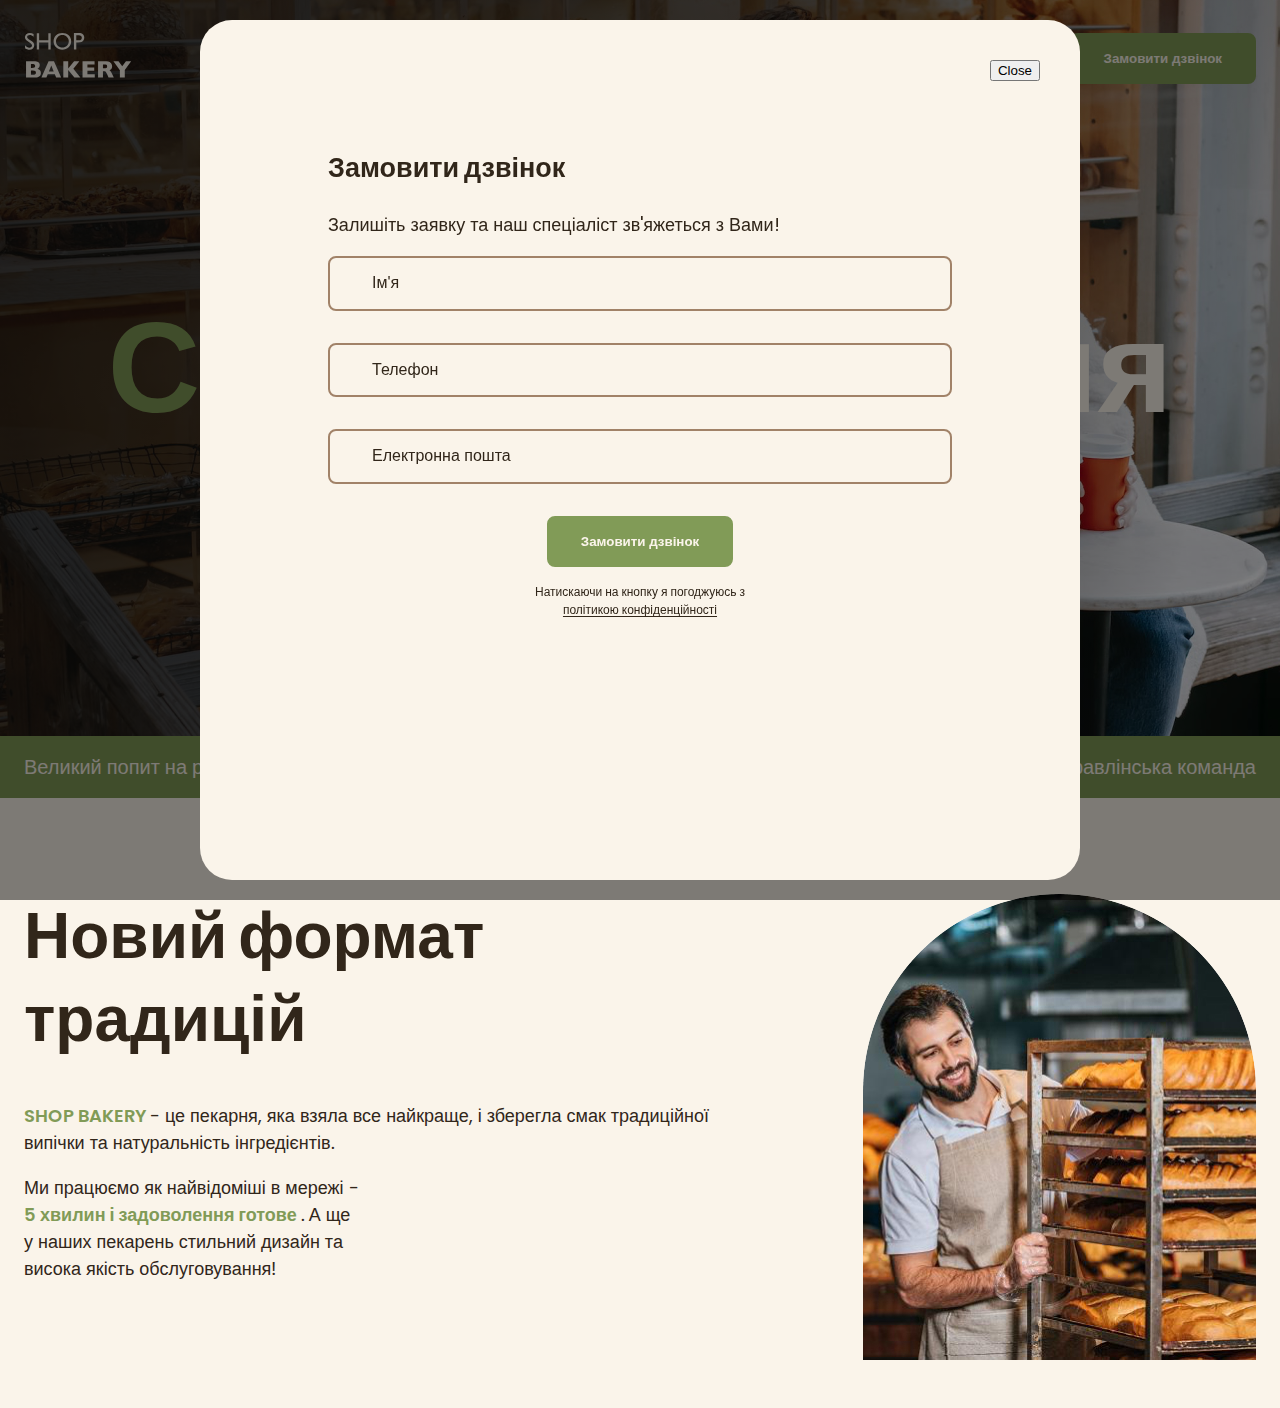
==== commit 659c5375: "Modul18" ====
--- a/index.html
+++ b/index.html
@@ -24,9 +24,19 @@
               <li><a class="link" href="#contact-section">Контакти</a></li>
             </ul>
           </nav>
-          <button class="button modal-btn-open" type="button">
+          <button class="header__button button modal-btn-open" type="button">
             Замовити дзвінок
           </button>
+          <button class="header__burger menu-btn-open" type="button">
+            <svg width="24" height="24">
+              <use href="./img/icons.svg#icon-menu"></use>
+            </svg>
+          </button>
+          <div class="mobile-menu">
+            <button class="mobile-menu__btn-close menu-btn-close" type="button">
+              Close
+            </button>
+          </div>
         </div>
       </div>
     </header>
@@ -36,6 +46,12 @@
           <h1 class="hero-section__title">
             <span class="text-brand">Сучасна</span> пекарня
           </h1>
+          <button
+            class="hero-section__button button modal-btn-open"
+            type="button"
+          >
+            Замовити дзвінок
+          </button>
         </div>
       </section>
       <section class="advantages-section">
@@ -80,13 +96,15 @@
               </p>
             </div>
             <img
+              class="traditions-section__image"
+              srcset="./img/payker-man.jpg 1x, ./img/payker-man@2x.jpg 2x"
               src="./img/payker-man.jpg"
               alt="Чоловік пікар дивиться на батони з посмішкою"
             />
           </div>
         </div>
       </section>
-      <section class="chefs-section section" id="chefs-section">
+      <!-- <section class="chefs-section section" id="chefs-section">
         <div class="container">
           <h2
             class="chefs-section__title section__title section__title--centred"
@@ -140,8 +158,8 @@
             </li>
           </ul>
         </div>
-      </section>
-      <section class="formats-section section" id="formats-section">
+      </section> -->
+      <!-- <section class="formats-section section" id="formats-section">
         <div class="container">
           <h2
             class="formats-section__title section__title section__title--centred"
@@ -214,8 +232,8 @@
             </button>
           </div>
         </div>
-      </section>
-      <section class="contact-section section" id="contact-section">
+      </section> -->
+      <!-- <section class="contact-section section" id="contact-section">
         <div class="container">
           <div class="contact-section__container">
             <div class="contact-section__form">
@@ -285,9 +303,9 @@
             ></iframe>
           </div>
         </div>
-      </section>
+      </section> -->
     </main>
-    <footer class="footer">
+    <!-- <footer class="footer">
       <div class="container">
         <div class="footer-container">
           <nav class="footer-nav">
@@ -349,7 +367,7 @@
           </address>
         </div>
       </div>
-    </footer>
+    </footer> -->
     <div class="backdrop">
       <div class="modal">
         <button class="modal__btn-close modal-btn-close" type="button">
@@ -413,5 +431,6 @@
       </div>
     </div>
     <script src="./js/modal.js"></script>
+    <script src="./js/mobile-menu.js"></script>
   </body>
 </html>
--- a/css/main.min.css
+++ b/css/main.min.css
@@ -1 +1 @@
-@font-face{font-display:swap;font-family:"Poppins";font-weight:300;src:url("../fonts/poppins-v20-latin-300.woff2") format("woff2")}@font-face{font-display:swap;font-family:"Poppins";font-weight:400;src:url("../fonts/poppins-v20-latin-regular.woff2") format("woff2")}@font-face{font-display:swap;font-family:"Poppins";font-weight:600;src:url("../fonts/poppins-v20-latin-600.woff2") format("woff2")}@font-face{font-display:swap;font-family:"Poppins";font-weight:900;src:url("../fonts/poppins-v20-latin-900.woff2") format("woff2")}:root{--color-primary-dark: #31261a;--color-primary-lite: #faf4ea;--color-brand-normal: #819b57;--color-brand-dark: #465929;--color-brand-lite: #cfcfbc;--color-secondary-dark: #a18268}*,*::before,*::after{-webkit-box-sizing:border-box;box-sizing:border-box}body{color:var(--color-primary-dark);background-color:var(--color-primary-lite);font-family:"Poppins",sans-serif;font-size:18px;font-weight:400;line-height:1.5;margin:0}h1,h2,h3,h4,h5,h6,p{margin-top:0}a{display:inline-block}address{font-style:normal}ul{margin:0;padding:0;list-style-type:none}.text-brand{color:var(--color-brand-normal)}.text-brand-dark{color:var(--color-brand-dark)}.text-bold{font-weight:600}.text-uppercase{text-transform:uppercase}.visually-hidden{position:absolute;left:-10000px;top:auto;width:1px;height:1px;overflow:hidden}.circle{width:100px;height:100px;background-color:#4d1717}.button{padding:16px 32px;color:var(--color-primary-lite);font-weight:600;background-color:var(--color-brand-normal);border:2px solid var(--color-brand-normal);border-radius:8px;cursor:pointer}.button:hover{color:var(--color-brand-normal);background-color:rgba(0,0,0,0)}.carousel-button{display:-webkit-box;display:-ms-flexbox;display:flex;-webkit-box-align:center;-ms-flex-align:center;align-items:center;-webkit-box-pack:center;-ms-flex-pack:center;justify-content:center;-ms-flex-negative:0;flex-shrink:0;width:44px;height:44px;padding:0;background-color:rgba(0,0,0,0);border-radius:50%;fill:var(--color-primary-dark);border:1px solid var(--color-primary-dark);cursor:pointer}.carousel-button:hover{background-color:var(--color-primary-dark);fill:var(--color-primary-lite)}.carousel-button.next{-webkit-transform:rotate(180deg);transform:rotate(180deg)}.chef-card{display:-webkit-box;display:-ms-flexbox;display:flex;gap:30px}.chef-card__photo{border-radius:4px 4px 4px 200px;-webkit-box-shadow:-16px 16px 0 0 var(--color-primary-lite),-16px 16px 0 2px var(--color-secondary-dark);box-shadow:-16px 16px 0 0 var(--color-primary-lite),-16px 16px 0 2px var(--color-secondary-dark)}.chef-card__title{margin-bottom:16px;font-size:40px;font-weight:600}.chef-card__text{margin-bottom:24px}.chef-card__text:last-child{margin-bottom:0}.format-card{position:relative;display:-webkit-box;display:-ms-flexbox;display:flex;-webkit-box-orient:vertical;-webkit-box-direction:normal;-ms-flex-direction:column;flex-direction:column;-webkit-box-pack:end;-ms-flex-pack:end;justify-content:flex-end;height:444px;padding:24px;background-image:-webkit-gradient(linear, left top, left bottom, color-stop(55.21%, rgba(49, 38, 26, 0)), color-stop(72.92%, rgba(49, 38, 26, 0.71)), to(var(--color-primary-dark)));background-image:linear-gradient(180deg, rgba(49, 38, 26, 0) 55.21%, rgba(49, 38, 26, 0.71) 72.92%, var(--color-primary-dark) 100%);border-radius:16px;-webkit-transition:-webkit-transform .3s;transition:-webkit-transform .3s;transition:transform .3s;transition:transform .3s, -webkit-transform .3s}.format-card:hover{-webkit-transform:scale(1.05);transform:scale(1.05)}.format-card__image{position:absolute;z-index:-1;top:0;left:0;width:100%;height:100%}.format-card__title{font-size:24px;font-weight:600;color:var(--color-primary-lite)}.format-card__text{font-size:14px;font-weight:300;color:var(--color-primary-lite)}.form-terms{margin:0 auto;max-width:210px;font-weight:500;font-size:12px;line-height:1.5;text-align:center}.form-terms__link{color:var(--color-primary-dark);text-underline-offset:2px}.input{position:relative}.input__label{position:absolute;top:16px;left:42px}.input__control{font-size:16px;line-height:1.17;padding:16px 42px;width:100%;border:2px solid var(--color-secondary-dark);border-radius:8px;background-color:rgba(0,0,0,0)}.input__control:focus{border-color:var(--color-brand-normal);outline:none}.input__control::-webkit-input-placeholder{color:var(--color-secondary-dark);font-size:16px;line-height:1.17}.input__control::-moz-placeholder{color:var(--color-secondary-dark);font-size:16px;line-height:1.17}.input__control:-ms-input-placeholder{color:var(--color-secondary-dark);font-size:16px;line-height:1.17}.input__control::-ms-input-placeholder{color:var(--color-secondary-dark);font-size:16px;line-height:1.17}.input__control::placeholder{color:var(--color-secondary-dark);font-size:16px;line-height:1.17}.input__control::-webkit-input-placeholder{color:var(--color-primary-dark)}.input__control::-moz-placeholder{color:var(--color-primary-dark)}.input__control:-ms-input-placeholder{color:var(--color-primary-dark)}.input__control::-ms-input-placeholder{color:var(--color-primary-dark)}.input__control::placeholder{color:var(--color-primary-dark)}.link{color:var(--color-primary-lite);text-decoration:none;-webkit-transition:color .3s;transition:color .3s}.link:hover{color:var(--color-brand-normal)}.hero-section{padding:272px 0;background-image:linear-gradient(103deg, rgba(18, 18, 17, 0.78) 2.03%, rgba(18, 18, 17, 0.6) 58.46%, rgba(18, 18, 17, 0) 90.36%),url(../img/couple-in-bakery.jpg);background-repeat:no-repeat;background-position:center top;background-size:cover}.hero-section__title{margin-bottom:0;color:var(--color-primary-lite);text-align:center;font-size:128px;font-weight:900}.header{position:absolute;top:0;left:0;width:100%;padding-top:32px}.header__container{display:-webkit-box;display:-ms-flexbox;display:flex;-webkit-box-align:center;-ms-flex-align:center;align-items:center;gap:40px}.header__nav{display:-webkit-box;display:-ms-flexbox;display:flex;-webkit-box-align:center;-ms-flex-align:center;align-items:center;-webkit-box-flex:1;-ms-flex-positive:1;flex-grow:1;gap:40px}.header__menu{display:-webkit-box;display:-ms-flexbox;display:flex;gap:64px;-webkit-box-flex:1;-ms-flex-positive:1;flex-grow:1;-webkit-box-pack:center;-ms-flex-pack:center;justify-content:center}.container{width:100%;max-width:1288px;margin:0 auto;padding:0 24px}.advantages-section{background-color:var(--color-brand-normal);padding:16px 0}.advantages-section__list{display:-webkit-box;display:-ms-flexbox;display:flex;-webkit-box-pack:justify;-ms-flex-pack:justify;justify-content:space-between;gap:40px}.advantages-section__item{color:var(--color-primary-lite);font-size:20px;font-weight:300}.section{padding:48px 0}.section__title{font-size:64px;font-weight:900;line-height:1.3}.section__title--centred{text-align:center}.traditions-section{padding-top:96px}.traditions-section__container{display:-webkit-box;display:-ms-flexbox;display:flex;-webkit-box-pack:justify;-ms-flex-pack:justify;justify-content:space-between;gap:40px}.traditions-section__content{max-width:710px}.traditions-section__title{margin-bottom:42px}.traditions-section__text--limited{max-width:340px}.chefs-section__title{position:relative;margin:0 auto 80px}.chefs-section__title::after,.chefs-section__title::before{position:absolute;bottom:24px;width:352px;border:2px solid var(--color-brand-lite);content:""}.chefs-section__title::before{left:0}.chefs-section__title::after{right:0}.chefs-section__list{display:-webkit-box;display:-ms-flexbox;display:flex;gap:40px 30px;-ms-flex-wrap:wrap;flex-wrap:wrap}.chefs-section__item{-ms-flex-preferred-size:calc((100% - 30px)/2);flex-basis:calc((100% - 30px)/2)}.formats-section__container{display:-webkit-box;display:-ms-flexbox;display:flex;-webkit-box-align:center;-ms-flex-align:center;align-items:center;gap:32px}.formats-section__item{-ms-flex-preferred-size:calc((100% - 40px)/3);flex-basis:calc((100% - 40px)/3)}.formats-section__list{display:-webkit-box;display:-ms-flexbox;display:flex;-ms-flex-wrap:wrap;flex-wrap:wrap;gap:20px}.contact-section{padding-bottom:96px}.contact-section__container{display:-webkit-box;display:-ms-flexbox;display:flex;gap:32px}.contact-section__title{margin-bottom:16px}.contact-section__form-field{margin-bottom:24px}.contact-section__button{display:block;margin:0 auto 24px}.contact-section__map{-ms-flex-negative:0;flex-shrink:0;border-radius:16px;border:none}.footer{padding:32px 0;position:relative;background-color:var(--color-primary-dark);background-image:url(../img/footer-backgraund.png);background-repeat:no-repeat;background-size:cover}.footer::before,.footer::after{position:absolute;bottom:0;background-repeat:no-repeat;content:""}.footer::before{width:180px;height:120px;left:0;background-image:url(../img/decor-bread-small.png)}.footer::after{width:380px;height:190px;right:0;background-image:url(../img/decor-bread-big.png)}.footer-container{display:-webkit-box;display:-ms-flexbox;display:flex;gap:20px}.footer-nav,.footer-addres{display:-webkit-box;display:-ms-flexbox;display:flex;-ms-flex-preferred-size:50%;flex-basis:50%;gap:20px}.footer-logo,.footer-menu{-webkit-box-flex:1;-ms-flex-positive:1;flex-grow:1}.address-list,.addres-info{-webkit-box-flex:1;-ms-flex-positive:1;flex-grow:1}.address-link{color:var(--color-primary-lite);font-size:16px;font-weight:300;text-decoration:none}.address-link:hover{color:var(--color-brand-normal)}.address-icon{fill:var(--color-primary-lite)}.address-icon:hover{fill:var(--color-brand-normal)}.address-copyright{font-size:14px}.backdrop{position:fixed;top:0;left:0;right:0;bottom:0;display:-webkit-box;display:-ms-flexbox;display:flex;-webkit-box-align:center;-ms-flex-align:center;align-items:center;-webkit-box-pack:center;-ms-flex-pack:center;justify-content:center;padding:20px 0;background-color:rgba(0,0,0,.5);-webkit-transition:opacity .3s,visibility .3s;transition:opacity .3s,visibility .3s}.backdrop.is-hidden{opacity:0;visibility:hidden;pointer-events:none}.modal{position:relative;width:100%;max-width:880px;height:100%;max-height:880px;padding:128px;background-color:var(--color-primary-lite);border-radius:32px;overflow-y:auto}.modal__btn-close{position:absolute;top:40px;right:40px}.modal__form-field{margin-bottom:32px}.modal__button{display:block;margin:0 auto 16px}/*# sourceMappingURL=main.min.css.map */+@font-face{font-display:swap;font-family:"Poppins";font-weight:300;src:url("../fonts/poppins-v20-latin-300.woff2") format("woff2")}@font-face{font-display:swap;font-family:"Poppins";font-weight:400;src:url("../fonts/poppins-v20-latin-regular.woff2") format("woff2")}@font-face{font-display:swap;font-family:"Poppins";font-weight:600;src:url("../fonts/poppins-v20-latin-600.woff2") format("woff2")}@font-face{font-display:swap;font-family:"Poppins";font-weight:900;src:url("../fonts/poppins-v20-latin-900.woff2") format("woff2")}:root{--color-primary-dark: #31261a;--color-primary-lite: #faf4ea;--color-brand-normal: #819b57;--color-brand-dark: #465929;--color-brand-lite: #cfcfbc;--color-secondary-dark: #a18268}*,*::before,*::after{-webkit-box-sizing:border-box;box-sizing:border-box}body{color:var(--color-primary-dark);background-color:var(--color-primary-lite);font-family:"Poppins",sans-serif;font-size:16px;font-weight:300;line-height:1.5;margin:0}@media screen and (min-width: 768px){body{font-size:18px;font-weight:400}}h1,h2,h3,h4,h5,h6,p{margin-top:0}a{display:inline-block}address{font-style:normal}ul{margin:0;padding:0;list-style-type:none}.text-brand{color:var(--color-brand-normal)}.text-brand-dark{color:var(--color-brand-dark)}.text-bold{font-weight:600}.text-uppercase{text-transform:uppercase}.visually-hidden{position:absolute;left:-10000px;top:auto;width:1px;height:1px;overflow:hidden}.circle{width:100px;height:100px;background-color:#4d1717}.button{display:block;padding:16px 32px;color:var(--color-primary-lite);font-weight:600;background-color:var(--color-brand-normal);border:2px solid var(--color-brand-normal);border-radius:8px;cursor:pointer}.button:hover{color:var(--color-brand-normal);background-color:rgba(0,0,0,0)}.carousel-button{display:-webkit-box;display:-ms-flexbox;display:flex;-webkit-box-align:center;-ms-flex-align:center;align-items:center;-webkit-box-pack:center;-ms-flex-pack:center;justify-content:center;-ms-flex-negative:0;flex-shrink:0;width:44px;height:44px;padding:0;background-color:rgba(0,0,0,0);border-radius:50%;fill:var(--color-primary-dark);border:1px solid var(--color-primary-dark);cursor:pointer}.carousel-button:hover{background-color:var(--color-primary-dark);fill:var(--color-primary-lite)}.carousel-button.next{-webkit-transform:rotate(180deg);transform:rotate(180deg)}.chef-card{display:-webkit-box;display:-ms-flexbox;display:flex;gap:30px}.chef-card__photo{border-radius:4px 4px 4px 200px;-webkit-box-shadow:-16px 16px 0 0 var(--color-primary-lite),-16px 16px 0 2px var(--color-secondary-dark);box-shadow:-16px 16px 0 0 var(--color-primary-lite),-16px 16px 0 2px var(--color-secondary-dark)}.chef-card__title{margin-bottom:16px;font-size:40px;font-weight:600}.chef-card__text{margin-bottom:24px}.chef-card__text:last-child{margin-bottom:0}.format-card{position:relative;display:-webkit-box;display:-ms-flexbox;display:flex;-webkit-box-orient:vertical;-webkit-box-direction:normal;-ms-flex-direction:column;flex-direction:column;-webkit-box-pack:end;-ms-flex-pack:end;justify-content:flex-end;height:444px;padding:24px;background-image:-webkit-gradient(linear, left top, left bottom, color-stop(55.21%, rgba(49, 38, 26, 0)), color-stop(72.92%, rgba(49, 38, 26, 0.71)), to(var(--color-primary-dark)));background-image:linear-gradient(180deg, rgba(49, 38, 26, 0) 55.21%, rgba(49, 38, 26, 0.71) 72.92%, var(--color-primary-dark) 100%);border-radius:16px;-webkit-transition:-webkit-transform .3s;transition:-webkit-transform .3s;transition:transform .3s;transition:transform .3s, -webkit-transform .3s}.format-card:hover{-webkit-transform:scale(1.05);transform:scale(1.05)}.format-card__image{position:absolute;z-index:-1;top:0;left:0;width:100%;height:100%}.format-card__title{font-size:24px;font-weight:600;color:var(--color-primary-lite)}.format-card__text{font-size:14px;font-weight:300;color:var(--color-primary-lite)}.input{position:relative}.input__label{position:absolute;top:16px;left:42px}.input__control{font-size:16px;line-height:1.17;padding:16px 42px;width:100%;border:2px solid var(--color-secondary-dark);border-radius:8px;background-color:rgba(0,0,0,0)}.input__control:focus{border-color:var(--color-brand-normal);outline:none}.input__control::-webkit-input-placeholder{color:var(--color-secondary-dark);font-size:16px;line-height:1.17}.input__control::-moz-placeholder{color:var(--color-secondary-dark);font-size:16px;line-height:1.17}.input__control:-ms-input-placeholder{color:var(--color-secondary-dark);font-size:16px;line-height:1.17}.input__control::-ms-input-placeholder{color:var(--color-secondary-dark);font-size:16px;line-height:1.17}.input__control::placeholder{color:var(--color-secondary-dark);font-size:16px;line-height:1.17}.input__control::-webkit-input-placeholder{color:var(--color-primary-dark)}.input__control::-moz-placeholder{color:var(--color-primary-dark)}.input__control:-ms-input-placeholder{color:var(--color-primary-dark)}.input__control::-ms-input-placeholder{color:var(--color-primary-dark)}.input__control::placeholder{color:var(--color-primary-dark)}.link{color:var(--color-primary-lite);text-decoration:none;-webkit-transition:color .3s;transition:color .3s}.link:hover{color:var(--color-brand-normal)}.hero-section{padding:124px 0;background-image:linear-gradient(103deg, rgba(18, 18, 17, 0.78) 2.03%, rgba(18, 18, 17, 0.6) 58.46%, rgba(18, 18, 17, 0) 90.36%),url(../img/couple-in-bakery.jpg);background-repeat:no-repeat;background-position:center top;background-size:cover}@media screen and (min-width: 1280px){.hero-section{padding:272px 0}}@media screen and (min-device-pixel-ratio: 2),(-webkit-min-device-pixel-ratio: 2),(min-resolution: 192dpi),(min-resolution: 2ppdx){.hero-section{background-image:linear-gradient(103deg, rgba(18, 18, 17, 0.78) 2.03%, rgba(18, 18, 17, 0.6) 58.46%, rgba(18, 18, 17, 0) 90.36%),url(../img/couple-in-bakery@2x.jpg);background-repeat:no-repeat;background-position:center top;background-size:cover}}.hero-section__title{margin-bottom:48;color:var(--color-primary-lite);text-align:center;font-size:67px;line-height:1;font-weight:900}@media screen and (min-width: 1280px){.hero-section__title{margin-bottom:0;font-size:128px;line-height:1.5}}.hero-section__button{margin:0 auto}@media screen and (min-width: 1280px){.hero-section__button{display:none}}.header{position:absolute;top:0;left:0;width:100%;padding-top:16px}@media screen and (min-width: 1280px){.header{padding-top:32px}}.header__container{display:-webkit-box;display:-ms-flexbox;display:flex;-webkit-box-align:center;-ms-flex-align:center;align-items:center;gap:40px}.header__nav{display:-webkit-box;display:-ms-flexbox;display:flex;-webkit-box-align:center;-ms-flex-align:center;align-items:center;-webkit-box-flex:1;-ms-flex-positive:1;flex-grow:1;gap:40px}.header__menu{display:none}@media screen and (min-width: 1280px){.header__menu{display:-webkit-box;display:-ms-flexbox;display:flex;gap:64px;-webkit-box-flex:1;-ms-flex-positive:1;flex-grow:1;-webkit-box-pack:center;-ms-flex-pack:center;justify-content:center}}.header__button{display:none}@media screen and (min-width: 1280px){.header__button{display:block}}.header__burger{width:24px;height:24px;padding:0;background-color:rgba(0,0,0,0);border:none;fill:var(--color-primary-lite)}@media screen and (min-width: 1280px){.header__burger{display:none}}.container{width:100%;max-width:1288px;margin:0 auto;padding:0 24px}.advantages-section{padding:16px 0}@media screen and (min-width: 768px){.advantages-section{background-color:var(--color-brand-normal)}}.advantages-section__list{display:-webkit-box;display:-ms-flexbox;display:flex;-webkit-box-orient:vertical;-webkit-box-direction:normal;-ms-flex-direction:column;flex-direction:column;gap:16px;padding:24px 40px;background-color:var(--color-brand-lite);border-radius:24px}@media screen and (min-width: 768px){.advantages-section__list{-webkit-box-orient:horizontal;-webkit-box-direction:normal;-ms-flex-direction:row;flex-direction:row;-webkit-box-pack:justify;-ms-flex-pack:justify;justify-content:space-between;gap:40px;background-color:rgba(0,0,0,0);padding:0}}.advantages-section__item{font-size:14px;font-weight:300}@media screen and (min-width: 768px){.advantages-section__item{color:var(--color-primary-lite);font-size:20px;font-weight:300}}.section{padding:20px 0}@media screen and (min-width: 768px){.section{padding:48px 0}}.section__title{font-size:32px;font-weight:900;line-height:1.5}@media screen and (min-width: 768px){.section__title{font-size:64px;line-height:1.3}}.section--centred{text-align:center}.traditions-section{padding-top:40px}@media screen and (min-width: 768px){.traditions-section{padding-top:96px}}.traditions-section__container{display:-webkit-box;display:-ms-flexbox;display:flex;-webkit-box-align:start;-ms-flex-align:start;align-items:flex-start;-webkit-box-pack:justify;-ms-flex-pack:justify;justify-content:space-between;gap:40px}.traditions-section__content{max-width:710px}.traditions-section__title{margin-bottom:42px}.traditions-section__text--limited{max-width:340px}.traditions-section__image{display:none;border-radius:400px 400px 0px 0px}@media screen and (min-width: 768px){.traditions-section__image{display:block}}.chefs-section__title{position:relative;margin:0 auto 80px}.chefs-section__title::after,.chefs-section__title::before{position:absolute;bottom:24px;width:352px;border:2px solid var(--color-brand-lite);content:""}.chefs-section__title::before{left:0}.chefs-section__title::after{right:0}.chefs-section__list{display:-webkit-box;display:-ms-flexbox;display:flex;gap:40px 30px;-ms-flex-wrap:wrap;flex-wrap:wrap}.chefs-section__item{-ms-flex-preferred-size:calc((100% - 30px)/2);flex-basis:calc((100% - 30px)/2)}.form-terms{margin:0 auto;max-width:210px;font-weight:500;font-size:12px;line-height:1.5;text-align:center}.form-terms__link{color:var(--color-primary-dark);text-underline-offset:2px}.formats-section__container{display:-webkit-box;display:-ms-flexbox;display:flex;-webkit-box-align:center;-ms-flex-align:center;align-items:center;gap:32px}.formats-section__item{-ms-flex-preferred-size:calc((100% - 40px)/3);flex-basis:calc((100% - 40px)/3)}.formats-section__list{display:-webkit-box;display:-ms-flexbox;display:flex;-ms-flex-wrap:wrap;flex-wrap:wrap;gap:20px}.backdrop{position:fixed;top:0;left:0;right:0;bottom:0;display:-webkit-box;display:-ms-flexbox;display:flex;-webkit-box-align:center;-ms-flex-align:center;align-items:center;-webkit-box-pack:center;-ms-flex-pack:center;justify-content:center;padding:20px 0;background-color:rgba(0,0,0,.5);-webkit-transition:opacity .3s,visibility .3s;transition:opacity .3s,visibility .3s}.backdrop.is-hidden{opacity:0;visibility:hidden;pointer-events:none}.modal{position:relative;width:100%;max-width:880px;height:100%;max-height:880px;padding:128px;background-color:var(--color-primary-lite);border-radius:32px;overflow-y:auto}.modal__btn-close{position:absolute;top:40px;right:40px}.modal__form-field{margin-bottom:32px}.modal__button{margin:0 auto 16px}.mobile-menu{position:fixed;top:0;left:0;width:100%;height:100%;background-color:var(--color-primary-lite);-webkit-transform:translateX(100%);transform:translateX(100%);-webkit-transition:-webkit-transform .3s;transition:-webkit-transform .3s;transition:transform .3s;transition:transform .3s, -webkit-transform .3s}.mobile-menu.is-open{-webkit-transform:translateX(0);transform:translateX(0)}.mobile-menu__btn-close{position:absolute;top:16px;right:24px}.contact-section{padding-bottom:96px}.contact-section__container{display:-webkit-box;display:-ms-flexbox;display:flex;gap:32px}.contact-section__title{margin-bottom:16px}.contact-section__form-field{margin-bottom:24px}.contact-section__button{display:block;margin:0 auto 24px}.contact-section__map{-ms-flex-negative:0;flex-shrink:0;border-radius:16px;border:none}.footer{padding:32px 0;position:relative;background-color:var(--color-primary-dark);background-image:url(../img/footer-backgraund.png);background-repeat:no-repeat;background-size:cover}.footer::before,.footer::after{position:absolute;bottom:0;background-repeat:no-repeat;content:""}.footer::before{width:180px;height:120px;left:0;background-image:url(../img/decor-bread-small.png)}.footer::after{width:380px;height:190px;right:0;background-image:url(../img/decor-bread-big.png)}.footer-container{display:-webkit-box;display:-ms-flexbox;display:flex;gap:20px}.footer-nav,.footer-addres{display:-webkit-box;display:-ms-flexbox;display:flex;-ms-flex-preferred-size:50%;flex-basis:50%;gap:20px}.footer-logo,.footer-menu{-webkit-box-flex:1;-ms-flex-positive:1;flex-grow:1}.address-list,.addres-info{-webkit-box-flex:1;-ms-flex-positive:1;flex-grow:1}.address-link{color:var(--color-primary-lite);font-size:16px;font-weight:300;text-decoration:none}.address-link:hover{color:var(--color-brand-normal)}.address-icon{fill:var(--color-primary-lite)}.address-icon:hover{fill:var(--color-brand-normal)}.address-copyright{font-size:14px}/*# sourceMappingURL=main.min.css.map */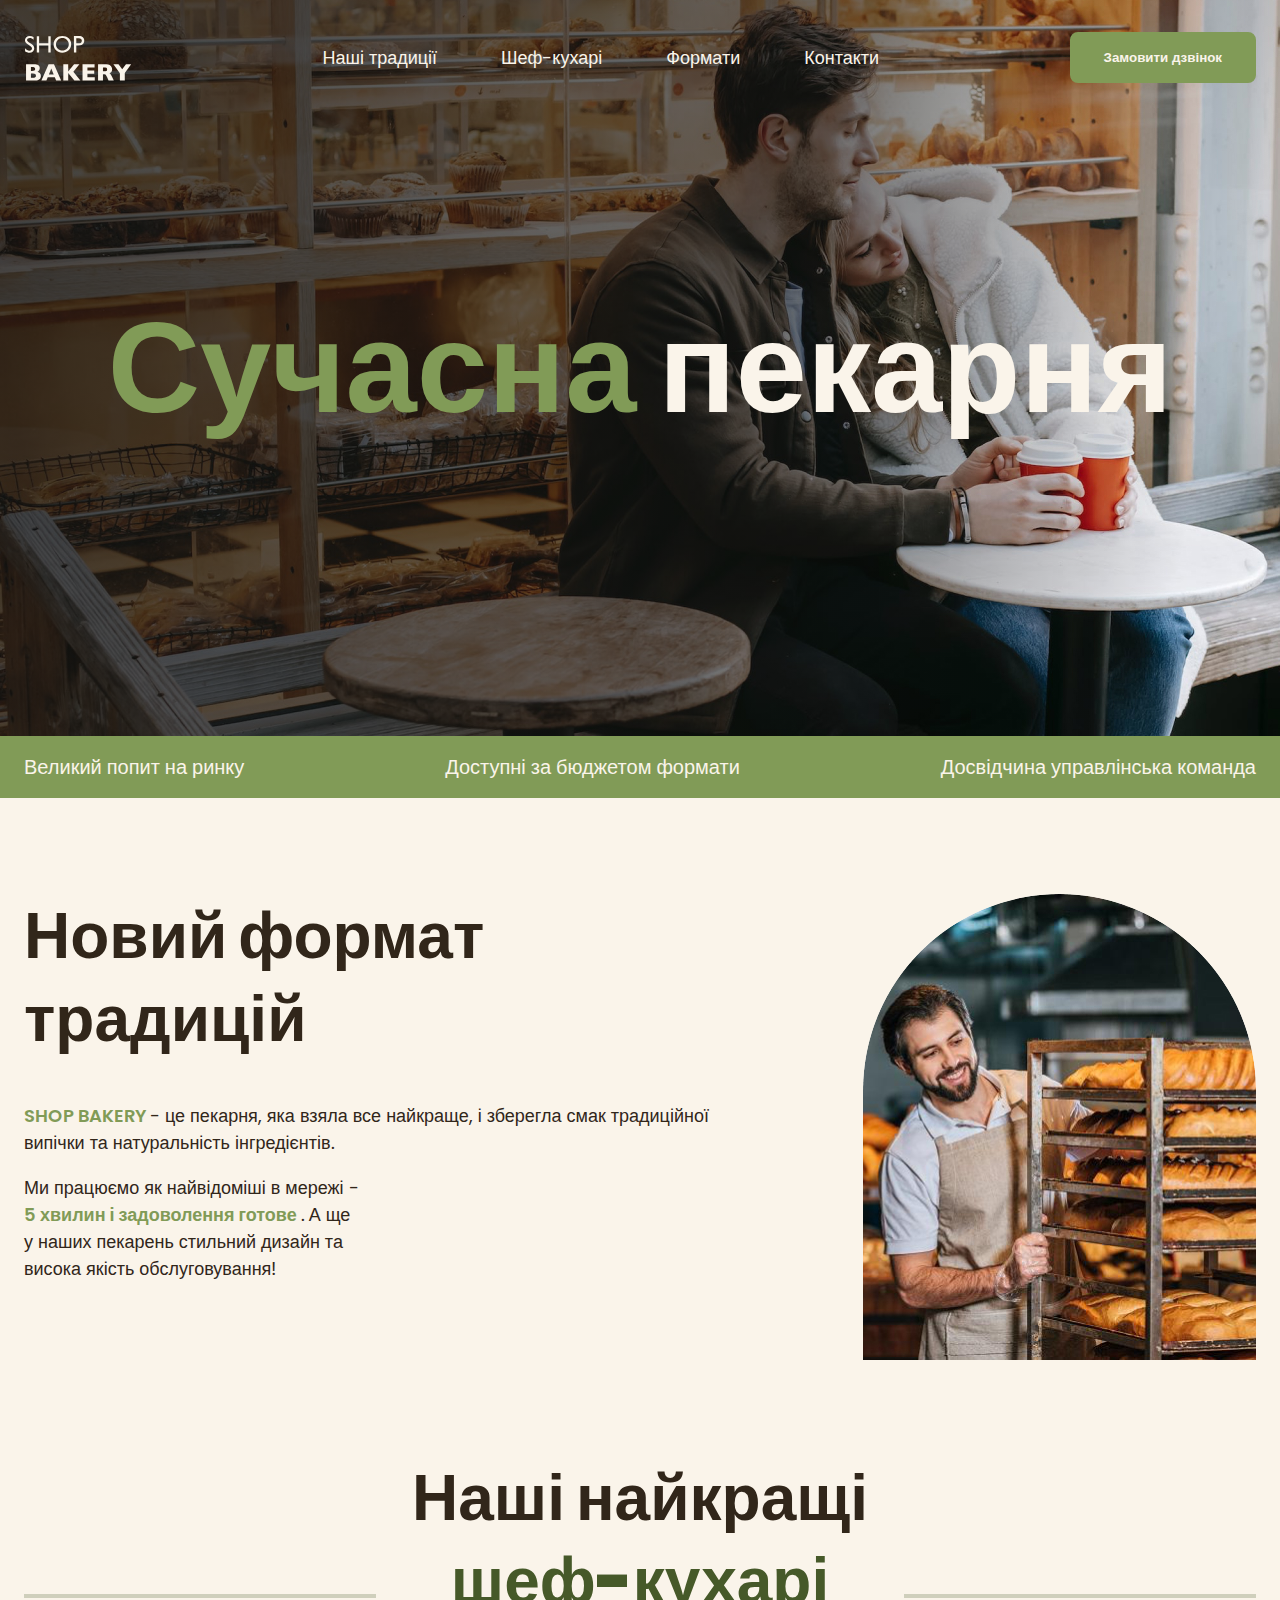
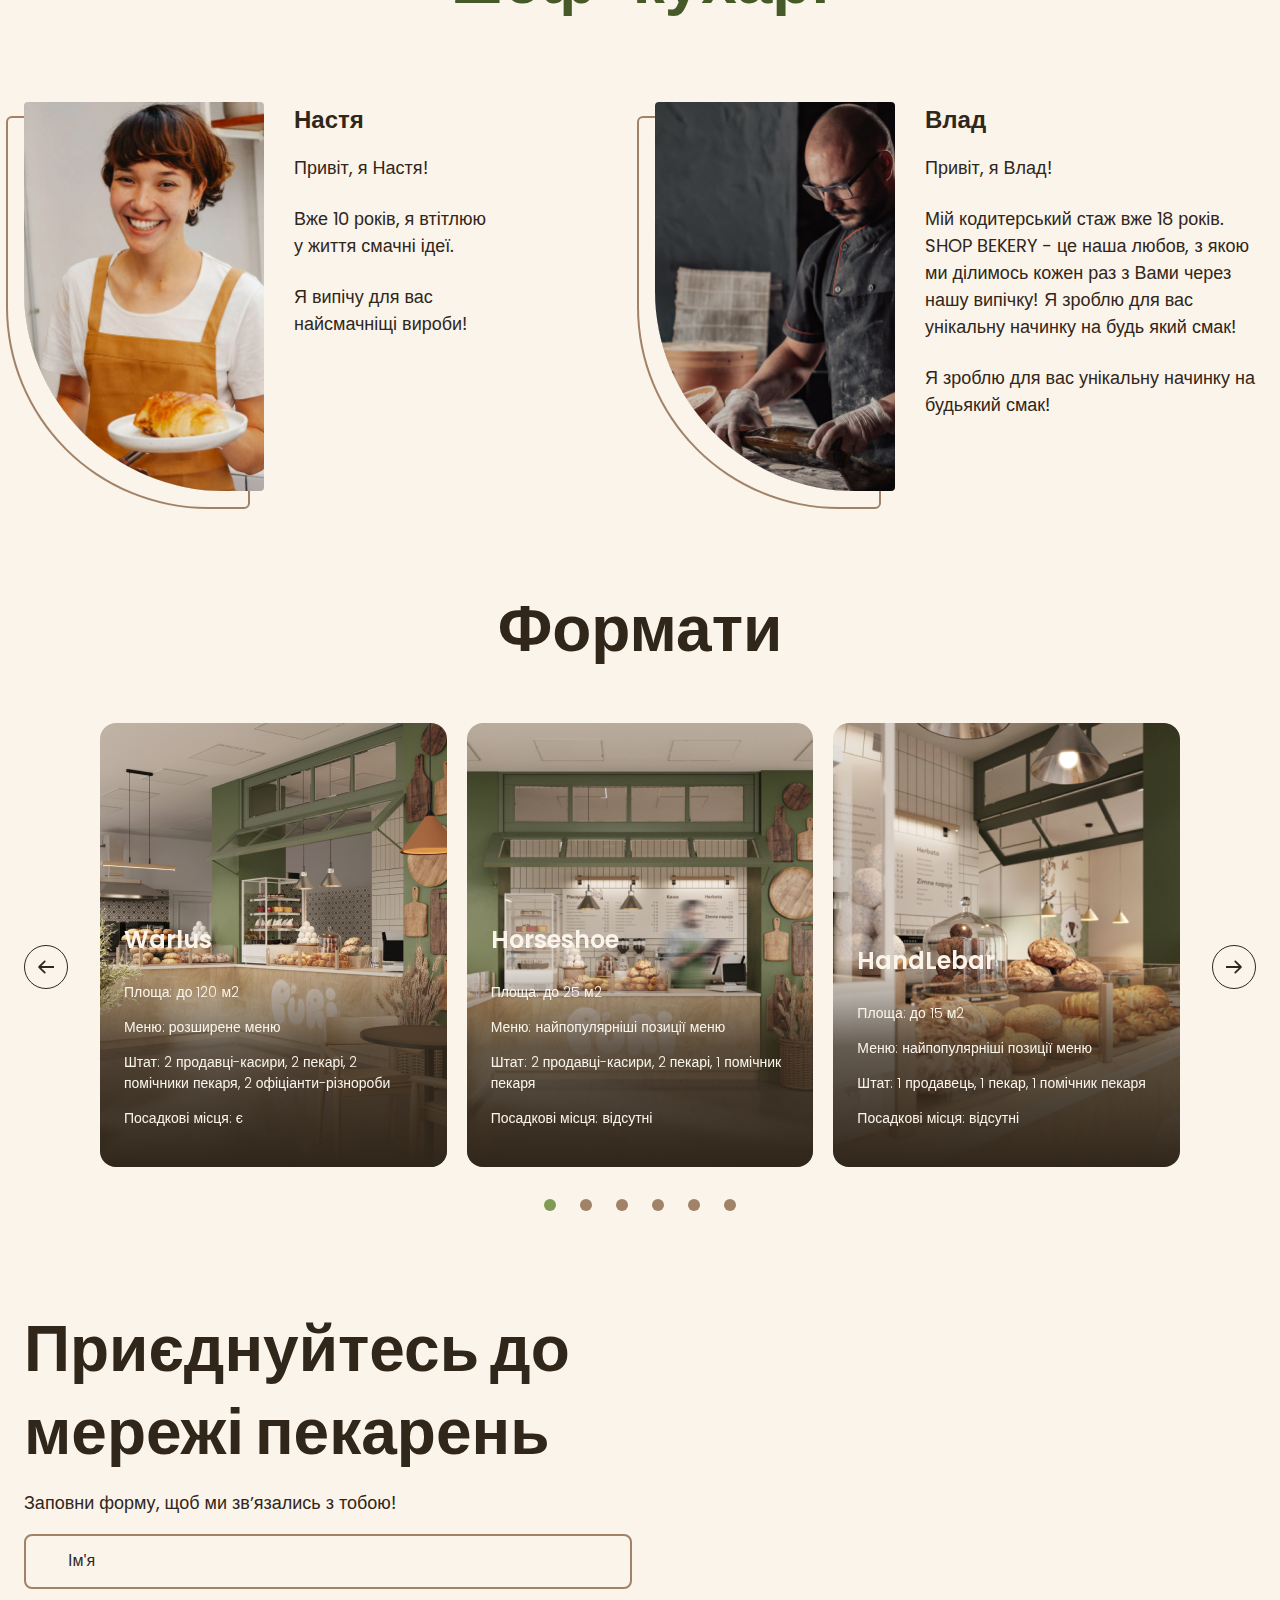
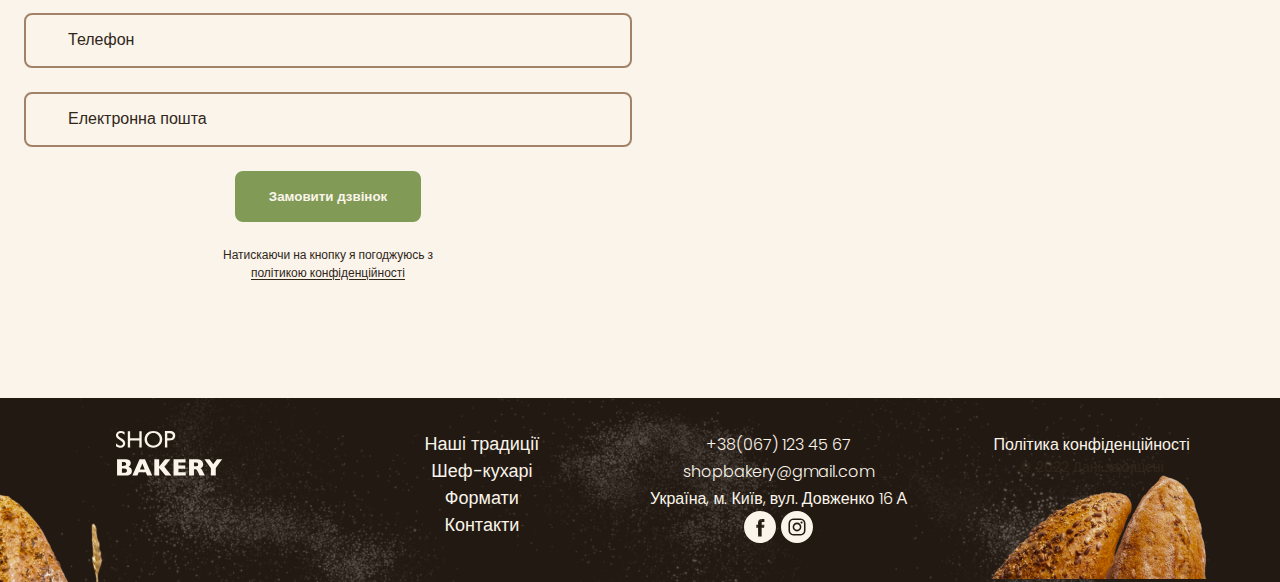
==== commit 5618339a: "modul19 end scss i html" ====
--- a/index.html
+++ b/index.html
@@ -6,6 +6,10 @@
     <meta name="viewport" content="width=Hello, initial-scale=1.0" />
     <title>Сучасна пекарня</title>
     <link rel="stylesheet" href="./css/main.min.css" />
+    <link
+      rel="stylesheet"
+      href="https://cdn.jsdelivr.net/npm/swiper@11/swiper-bundle.min.css"
+    />
   </head>
   <body>
     <header class="header">
@@ -104,7 +108,7 @@
           </div>
         </div>
       </section>
-      <!-- <section class="chefs-section section" id="chefs-section">
+      <section class="chefs-section section" id="chefs-section">
         <div class="container">
           <h2
             class="chefs-section__title section__title section__title--centred"
@@ -158,82 +162,153 @@
             </li>
           </ul>
         </div>
-      </section> -->
-      <!-- <section class="formats-section section" id="formats-section">
+      </section>
+      <section class="formats-section section" id="formats-section">
         <div class="container">
           <h2
             class="formats-section__title section__title section__title--centred"
           >
             Формати
           </h2>
-          <div class="formats-section__container">
-            <button class="carousel-button" type="button">
+          <div class="formats-section__slider">
+            <button class="formats-section__button carousel-button prev" type="button">
               <svg width="16" height="16">
                 <use href="./img/icons.svg#icon-arrow"></use>
               </svg>
             </button>
-            <ul class="formats-section__list">
-              <li class="formats-section__item">
-                <article class="format-card">
-                  <img
-                    class="format-card__image"
-                    src="./img/walrus-format.jpg"
-                    alt="Warlus format"
-                  />
-                  <h3 class="format-card__title" lang="en">Warlus</h3>
-                  <div class="format-card__text">
-                    <p>Площа: до 120 м2</p>
-                    <p>Меню: розширене меню</p>
-                    <p>
-                      Штат: 2 продавці-касири, 2 пекарі, 2 помічники пекаря, 2
-                      офіціанти-різнороби
-                    </p>
-                    <p>Посадкові місця: є</p>
-                  </div>
-                </article>
-              </li>
-              <li class="formats-section__item">
-                <article class="format-card">
-                  <img
-                    class="format-card__image"
-                    src="./img/horseshoe-format.jpg"
-                    alt="Horseshoe"
-                  />
-                  <h3 class="format-card__title" lang="en">Horseshoe</h3>
-                  <div class="format-card__text">
-                    <p>Площа: до 25 м2</p>
-                    <p>Меню: найпопулярніші позиції меню</p>
-                    <p>Штат: 2 продавці-касири, 2 пекарі, 1 помічник пекаря</p>
-                    <p>Посадкові місця: відсутні</p>
-                  </div>
-                </article>
-              </li>
-              <li class="formats-section__item">
-                <article class="format-card">
-                  <img
-                    class="format-card__image"
-                    src="./img/handlebar-format.jpg"
-                    alt="HandLebar"
-                  />
-                  <h3 class="format-card__title" lang="en">HandLebar</h3>
-                  <div class="format-card__text">
-                    <p>Площа: до 15 м2</p>
-                    <p>Меню: найпопулярніші позиції меню</p>
-                    <p>Штат: 1 продавець, 1 пекар, 1 помічник пекаря</p>
-                    <p>Посадкові місця: відсутні</p>
-                  </div>
-                </article>
-              </li>
-            </ul>
-            <button class="carousel-button next" type="button">
+            <div class="formats-section__container swiper-container">
+              <ul class="formats-section__list swiper-wrapper">
+                <li class="swiper-slide">
+                  <article class="format-card">
+                    <img
+                      class="format-card__image"
+                      src="./img/walrus-format.jpg"
+                      alt="Warlus format"
+                    />
+                    <h3 class="format-card__title" lang="en">Warlus</h3>
+                    <div class="format-card__text">
+                      <p>Площа: до 120 м2</p>
+                      <p>Меню: розширене меню</p>
+                      <p>
+                        Штат: 2 продавці-касири, 2 пекарі, 2 помічники пекаря, 2
+                        офіціанти-різнороби
+                      </p>
+                      <p>Посадкові місця: є</p>
+                    </div>
+                  </article>
+                </li>
+                <li class="swiper-slide">
+                  <article class="format-card">
+                    <img
+                      class="format-card__image"
+                      src="./img/horseshoe-format.jpg"
+                      alt="Horseshoe"
+                    />
+                    <h3 class="format-card__title" lang="en">Horseshoe</h3>
+                    <div class="format-card__text">
+                      <p>Площа: до 25 м2</p>
+                      <p>Меню: найпопулярніші позиції меню</p>
+                      <p>
+                        Штат: 2 продавці-касири, 2 пекарі, 1 помічник пекаря
+                      </p>
+                      <p>Посадкові місця: відсутні</p>
+                    </div>
+                  </article>
+                </li>
+                <li class="swiper-slide">
+                  <article class="format-card">
+                    <img
+                      class="format-card__image"
+                      src="./img/handlebar-format.jpg"
+                      alt="HandLebar"
+                    />
+                    <h3 class="format-card__title" lang="en">HandLebar</h3>
+                    <div class="format-card__text">
+                      <p>Площа: до 15 м2</p>
+                      <p>Меню: найпопулярніші позиції меню</p>
+                      <p>Штат: 1 продавець, 1 пекар, 1 помічник пекаря</p>
+                      <p>Посадкові місця: відсутні</p>
+                    </div>
+                  </article>
+                </li>
+                <li class="swiper-slide">
+                  <article class="format-card">
+                    <img
+                      class="format-card__image"
+                      src="./img/walrus-format.jpg"
+                      alt="Warlus format"
+                    />
+                    <h3 class="format-card__title" lang="en">Warlus</h3>
+                    <div class="format-card__text">
+                      <p>Площа: до 120 м2</p>
+                      <p>Меню: розширене меню</p>
+                      <p>
+                        Штат: 2 продавці-касири, 2 пекарі, 2 помічники пекаря, 2
+                        офіціанти-різнороби
+                      </p>
+                      <p>Посадкові місця: є</p>
+                    </div>
+                  </article>
+                </li>
+                <li class="swiper-slide">
+                  <article class="format-card">
+                    <img
+                      class="format-card__image"
+                      src="./img/horseshoe-format.jpg"
+                      alt="Horseshoe"
+                    />
+                    <h3 class="format-card__title" lang="en">Horseshoe</h3>
+                    <div class="format-card__text">
+                      <p>Площа: до 25 м2</p>
+                      <p>Меню: найпопулярніші позиції меню</p>
+                      <p>
+                        Штат: 2 продавці-касири, 2 пекарі, 1 помічник пекаря
+                      </p>
+                      <p>Посадкові місця: відсутні</p>
+                    </div>
+                  </article>
+                </li>
+                <li class="swiper-slide">
+                  <article class="format-card">
+                    <img
+                      class="format-card__image"
+                      src="./img/handlebar-format.jpg"
+                      alt="HandLebar"
+                    />
+                    <h3 class="format-card__title" lang="en">HandLebar</h3>
+                    <div class="format-card__text">
+                      <p>Площа: до 15 м2</p>
+                      <p>Меню: найпопулярніші позиції меню</p>
+                      <p>Штат: 1 продавець, 1 пекар, 1 помічник пекаря</p>
+                      <p>Посадкові місця: відсутні</p>
+                    </div>
+                  </article>
+                </li>
+              </ul>
+              <div class="pagination">
+                <span
+                  class="pagination__button"
+                ></span>
+                <span
+                  class="pagination__button"
+                ></span>
+                <button
+                  class="pagination__button"
+                ></span>
+                <span
+                  class="pagination__button"
+                ></span>
+              </div>
+            </div>
+            <button class="formats-section__button carousel-button next" type="button">
               <svg width="16" height="16">
                 <use href="./img/icons.svg#icon-arrow"></use>
               </svg>
             </button>
           </div>
         </div>
-      </section> -->
-      <!-- <section class="contact-section section" id="contact-section">
+      </section>
+      <section class="contact-section section" id="contact-section"> 
         <div class="container">
           <div class="contact-section__container">
             <div class="contact-section__form">
@@ -295,26 +370,24 @@
             <iframe
               class="contact-section__map"
               src="https://www.google.com/maps/embed?pb=!1m18!1m12!1m3!1d2539.904092939453!2d30.4485911!3d50.4615106!2m3!1f0!2f0!3f0!3m2!1i1024!2i768!4f13.1!3m3!1m2!1s0x40d4cc32e2b40b55%3A0x94e690be5c0c16bc!2zMTZBLCDRg9C7LiDQkNC70LXQutGB0LDQvdC00YDQsCDQlNC-0LLQttC10L3QutC-LCAxNtCQLCDQmtC40LXQsiwg0KPQutGA0LDQuNC90LAsIDAyMDAw!5e0!3m2!1sru!2spl!4v1699914710176!5m2!1sru!2spl"
-              width="603"
-              height="595"
               allowfullscreen=""
               loading="lazy"
               referrerpolicy="no-referrer-when-downgrade"
             ></iframe>
           </div>
         </div>
-      </section> -->
+      </section>
     </main>
-    <!-- <footer class="footer">
+    <footer class="footer">
       <div class="container">
-        <div class="footer-container">
-          <nav class="footer-nav">
-            <div class="footer-logo">
-              <a class="footer-logo" href="#">
+        <div class="footer__container">
+          <nav class="footer__nav">
+            <div class="footer__logo">
+              <a class="footer__logo" href="#">
                 <img src="./img/logo.svg" alt="Логотип сучасної пекарні" />
               </a>
             </div>
-            <ul class="footer-menu">
+            <ul class="footer__menu">
               <li>
                 <a class="link" href="#traditions-sektion">Наші традиції</a>
               </li>
@@ -323,52 +396,53 @@
               <li><a class="link" href="#contact-section">Контакти</a></li>
             </ul>
           </nav>
-          <address class="footer-addres">
-            <ul class="address-list">
+          <address class="footer__addres">
+           <div class="footer__address-contacts">
+             <ul class="footer__address-list">
               <li>
-                <a class="address-link" href="tel:+380671234567"
+                <a class="footer__address-link" href="tel:+380671234567"
                   >+38(067) 123 45 67
                 </a>
               </li>
               <li>
-                <a class="address-link" href="mailto:shopbakery@gmail.com"
+                <a class="footer__address-link" href="mailto:shopbakery@gmail.com"
                   >shopbakery@gmail.com
                 </a>
               </li>
               <li>
                 <a
-                  class="address-link"
+                  class="footer__address-link"
                   href="https://maps.app.goo.gl/aWY4jWmyg1AinsM27"
                   target="_blank"
                   >Україна, м. Київ, вул. Довженко 16 А
                 </a>
-              </li>
-              <li>
+              </li>              
+            </ul>
+            <div>              
                 <a href="#">
-                  <svg class="address-icon" width="32" height="32">
+                  <svg class="footer__address-icon" width="32" height="32">
                     <use href="./img/icons.svg#icon-facebook"></use>
                   </svg>
                 </a>
-              </li>
-              <li>
+             
                 <a href="#">
-                  <svg class="address-icon" width="32" height="32">
+                  <svg class="footer__address-icon" width="32" height="32">
                     <use href="./img/icons.svg#icon-instagram"></use>
                   </svg>
-                </a>
-              </li>
-            </ul>
-            <div class="addres-info">
-              <a class="address-link" href="#" target="_blank"
+                </a>              
+            </div>
+           </div>
+            <div class="footer__addres-info">
+              <a class="footer__address-link" href="#" target="_blank"
                 >Політика конфіденційності</a
               >
-              <p class="address-copyright">© 2022 Дані захищені</p>
+              <p class="footer__address-copyright">© 2022 Дані захищені</p>
             </div>
           </address>
         </div>
       </div>
-    </footer> -->
-    <div class="backdrop">
+    </footer>
+    <div class="backdrop is-hidden">
       <div class="modal">
         <button class="modal__btn-close modal-btn-close" type="button">
           Close
@@ -430,6 +504,8 @@
         </form>
       </div>
     </div>
+    <script src="https://cdn.jsdelivr.net/npm/swiper@11/swiper-bundle.min.js"></script>
+    <script src="./js/formats-slider.js"></script>
     <script src="./js/modal.js"></script>
     <script src="./js/mobile-menu.js"></script>
   </body>
--- a/css/main.min.css
+++ b/css/main.min.css
@@ -1 +1 @@
-@font-face{font-display:swap;font-family:"Poppins";font-weight:300;src:url("../fonts/poppins-v20-latin-300.woff2") format("woff2")}@font-face{font-display:swap;font-family:"Poppins";font-weight:400;src:url("../fonts/poppins-v20-latin-regular.woff2") format("woff2")}@font-face{font-display:swap;font-family:"Poppins";font-weight:600;src:url("../fonts/poppins-v20-latin-600.woff2") format("woff2")}@font-face{font-display:swap;font-family:"Poppins";font-weight:900;src:url("../fonts/poppins-v20-latin-900.woff2") format("woff2")}:root{--color-primary-dark: #31261a;--color-primary-lite: #faf4ea;--color-brand-normal: #819b57;--color-brand-dark: #465929;--color-brand-lite: #cfcfbc;--color-secondary-dark: #a18268}*,*::before,*::after{-webkit-box-sizing:border-box;box-sizing:border-box}body{color:var(--color-primary-dark);background-color:var(--color-primary-lite);font-family:"Poppins",sans-serif;font-size:16px;font-weight:300;line-height:1.5;margin:0}@media screen and (min-width: 768px){body{font-size:18px;font-weight:400}}h1,h2,h3,h4,h5,h6,p{margin-top:0}a{display:inline-block}address{font-style:normal}ul{margin:0;padding:0;list-style-type:none}.text-brand{color:var(--color-brand-normal)}.text-brand-dark{color:var(--color-brand-dark)}.text-bold{font-weight:600}.text-uppercase{text-transform:uppercase}.visually-hidden{position:absolute;left:-10000px;top:auto;width:1px;height:1px;overflow:hidden}.circle{width:100px;height:100px;background-color:#4d1717}.button{display:block;padding:16px 32px;color:var(--color-primary-lite);font-weight:600;background-color:var(--color-brand-normal);border:2px solid var(--color-brand-normal);border-radius:8px;cursor:pointer}.button:hover{color:var(--color-brand-normal);background-color:rgba(0,0,0,0)}.carousel-button{display:-webkit-box;display:-ms-flexbox;display:flex;-webkit-box-align:center;-ms-flex-align:center;align-items:center;-webkit-box-pack:center;-ms-flex-pack:center;justify-content:center;-ms-flex-negative:0;flex-shrink:0;width:44px;height:44px;padding:0;background-color:rgba(0,0,0,0);border-radius:50%;fill:var(--color-primary-dark);border:1px solid var(--color-primary-dark);cursor:pointer}.carousel-button:hover{background-color:var(--color-primary-dark);fill:var(--color-primary-lite)}.carousel-button.next{-webkit-transform:rotate(180deg);transform:rotate(180deg)}.chef-card{display:-webkit-box;display:-ms-flexbox;display:flex;gap:30px}.chef-card__photo{border-radius:4px 4px 4px 200px;-webkit-box-shadow:-16px 16px 0 0 var(--color-primary-lite),-16px 16px 0 2px var(--color-secondary-dark);box-shadow:-16px 16px 0 0 var(--color-primary-lite),-16px 16px 0 2px var(--color-secondary-dark)}.chef-card__title{margin-bottom:16px;font-size:40px;font-weight:600}.chef-card__text{margin-bottom:24px}.chef-card__text:last-child{margin-bottom:0}.format-card{position:relative;display:-webkit-box;display:-ms-flexbox;display:flex;-webkit-box-orient:vertical;-webkit-box-direction:normal;-ms-flex-direction:column;flex-direction:column;-webkit-box-pack:end;-ms-flex-pack:end;justify-content:flex-end;height:444px;padding:24px;background-image:-webkit-gradient(linear, left top, left bottom, color-stop(55.21%, rgba(49, 38, 26, 0)), color-stop(72.92%, rgba(49, 38, 26, 0.71)), to(var(--color-primary-dark)));background-image:linear-gradient(180deg, rgba(49, 38, 26, 0) 55.21%, rgba(49, 38, 26, 0.71) 72.92%, var(--color-primary-dark) 100%);border-radius:16px;-webkit-transition:-webkit-transform .3s;transition:-webkit-transform .3s;transition:transform .3s;transition:transform .3s, -webkit-transform .3s}.format-card:hover{-webkit-transform:scale(1.05);transform:scale(1.05)}.format-card__image{position:absolute;z-index:-1;top:0;left:0;width:100%;height:100%}.format-card__title{font-size:24px;font-weight:600;color:var(--color-primary-lite)}.format-card__text{font-size:14px;font-weight:300;color:var(--color-primary-lite)}.input{position:relative}.input__label{position:absolute;top:16px;left:42px}.input__control{font-size:16px;line-height:1.17;padding:16px 42px;width:100%;border:2px solid var(--color-secondary-dark);border-radius:8px;background-color:rgba(0,0,0,0)}.input__control:focus{border-color:var(--color-brand-normal);outline:none}.input__control::-webkit-input-placeholder{color:var(--color-secondary-dark);font-size:16px;line-height:1.17}.input__control::-moz-placeholder{color:var(--color-secondary-dark);font-size:16px;line-height:1.17}.input__control:-ms-input-placeholder{color:var(--color-secondary-dark);font-size:16px;line-height:1.17}.input__control::-ms-input-placeholder{color:var(--color-secondary-dark);font-size:16px;line-height:1.17}.input__control::placeholder{color:var(--color-secondary-dark);font-size:16px;line-height:1.17}.input__control::-webkit-input-placeholder{color:var(--color-primary-dark)}.input__control::-moz-placeholder{color:var(--color-primary-dark)}.input__control:-ms-input-placeholder{color:var(--color-primary-dark)}.input__control::-ms-input-placeholder{color:var(--color-primary-dark)}.input__control::placeholder{color:var(--color-primary-dark)}.link{color:var(--color-primary-lite);text-decoration:none;-webkit-transition:color .3s;transition:color .3s}.link:hover{color:var(--color-brand-normal)}.hero-section{padding:124px 0;background-image:linear-gradient(103deg, rgba(18, 18, 17, 0.78) 2.03%, rgba(18, 18, 17, 0.6) 58.46%, rgba(18, 18, 17, 0) 90.36%),url(../img/couple-in-bakery.jpg);background-repeat:no-repeat;background-position:center top;background-size:cover}@media screen and (min-width: 1280px){.hero-section{padding:272px 0}}@media screen and (min-device-pixel-ratio: 2),(-webkit-min-device-pixel-ratio: 2),(min-resolution: 192dpi),(min-resolution: 2ppdx){.hero-section{background-image:linear-gradient(103deg, rgba(18, 18, 17, 0.78) 2.03%, rgba(18, 18, 17, 0.6) 58.46%, rgba(18, 18, 17, 0) 90.36%),url(../img/couple-in-bakery@2x.jpg);background-repeat:no-repeat;background-position:center top;background-size:cover}}.hero-section__title{margin-bottom:48;color:var(--color-primary-lite);text-align:center;font-size:67px;line-height:1;font-weight:900}@media screen and (min-width: 1280px){.hero-section__title{margin-bottom:0;font-size:128px;line-height:1.5}}.hero-section__button{margin:0 auto}@media screen and (min-width: 1280px){.hero-section__button{display:none}}.header{position:absolute;top:0;left:0;width:100%;padding-top:16px}@media screen and (min-width: 1280px){.header{padding-top:32px}}.header__container{display:-webkit-box;display:-ms-flexbox;display:flex;-webkit-box-align:center;-ms-flex-align:center;align-items:center;gap:40px}.header__nav{display:-webkit-box;display:-ms-flexbox;display:flex;-webkit-box-align:center;-ms-flex-align:center;align-items:center;-webkit-box-flex:1;-ms-flex-positive:1;flex-grow:1;gap:40px}.header__menu{display:none}@media screen and (min-width: 1280px){.header__menu{display:-webkit-box;display:-ms-flexbox;display:flex;gap:64px;-webkit-box-flex:1;-ms-flex-positive:1;flex-grow:1;-webkit-box-pack:center;-ms-flex-pack:center;justify-content:center}}.header__button{display:none}@media screen and (min-width: 1280px){.header__button{display:block}}.header__burger{width:24px;height:24px;padding:0;background-color:rgba(0,0,0,0);border:none;fill:var(--color-primary-lite)}@media screen and (min-width: 1280px){.header__burger{display:none}}.container{width:100%;max-width:1288px;margin:0 auto;padding:0 24px}.advantages-section{padding:16px 0}@media screen and (min-width: 768px){.advantages-section{background-color:var(--color-brand-normal)}}.advantages-section__list{display:-webkit-box;display:-ms-flexbox;display:flex;-webkit-box-orient:vertical;-webkit-box-direction:normal;-ms-flex-direction:column;flex-direction:column;gap:16px;padding:24px 40px;background-color:var(--color-brand-lite);border-radius:24px}@media screen and (min-width: 768px){.advantages-section__list{-webkit-box-orient:horizontal;-webkit-box-direction:normal;-ms-flex-direction:row;flex-direction:row;-webkit-box-pack:justify;-ms-flex-pack:justify;justify-content:space-between;gap:40px;background-color:rgba(0,0,0,0);padding:0}}.advantages-section__item{font-size:14px;font-weight:300}@media screen and (min-width: 768px){.advantages-section__item{color:var(--color-primary-lite);font-size:20px;font-weight:300}}.section{padding:20px 0}@media screen and (min-width: 768px){.section{padding:48px 0}}.section__title{font-size:32px;font-weight:900;line-height:1.5}@media screen and (min-width: 768px){.section__title{font-size:64px;line-height:1.3}}.section--centred{text-align:center}.traditions-section{padding-top:40px}@media screen and (min-width: 768px){.traditions-section{padding-top:96px}}.traditions-section__container{display:-webkit-box;display:-ms-flexbox;display:flex;-webkit-box-align:start;-ms-flex-align:start;align-items:flex-start;-webkit-box-pack:justify;-ms-flex-pack:justify;justify-content:space-between;gap:40px}.traditions-section__content{max-width:710px}.traditions-section__title{margin-bottom:42px}.traditions-section__text--limited{max-width:340px}.traditions-section__image{display:none;border-radius:400px 400px 0px 0px}@media screen and (min-width: 768px){.traditions-section__image{display:block}}.chefs-section__title{position:relative;margin:0 auto 80px}.chefs-section__title::after,.chefs-section__title::before{position:absolute;bottom:24px;width:352px;border:2px solid var(--color-brand-lite);content:""}.chefs-section__title::before{left:0}.chefs-section__title::after{right:0}.chefs-section__list{display:-webkit-box;display:-ms-flexbox;display:flex;gap:40px 30px;-ms-flex-wrap:wrap;flex-wrap:wrap}.chefs-section__item{-ms-flex-preferred-size:calc((100% - 30px)/2);flex-basis:calc((100% - 30px)/2)}.form-terms{margin:0 auto;max-width:210px;font-weight:500;font-size:12px;line-height:1.5;text-align:center}.form-terms__link{color:var(--color-primary-dark);text-underline-offset:2px}.formats-section__container{display:-webkit-box;display:-ms-flexbox;display:flex;-webkit-box-align:center;-ms-flex-align:center;align-items:center;gap:32px}.formats-section__item{-ms-flex-preferred-size:calc((100% - 40px)/3);flex-basis:calc((100% - 40px)/3)}.formats-section__list{display:-webkit-box;display:-ms-flexbox;display:flex;-ms-flex-wrap:wrap;flex-wrap:wrap;gap:20px}.backdrop{position:fixed;top:0;left:0;right:0;bottom:0;display:-webkit-box;display:-ms-flexbox;display:flex;-webkit-box-align:center;-ms-flex-align:center;align-items:center;-webkit-box-pack:center;-ms-flex-pack:center;justify-content:center;padding:20px 0;background-color:rgba(0,0,0,.5);-webkit-transition:opacity .3s,visibility .3s;transition:opacity .3s,visibility .3s}.backdrop.is-hidden{opacity:0;visibility:hidden;pointer-events:none}.modal{position:relative;width:100%;max-width:880px;height:100%;max-height:880px;padding:128px;background-color:var(--color-primary-lite);border-radius:32px;overflow-y:auto}.modal__btn-close{position:absolute;top:40px;right:40px}.modal__form-field{margin-bottom:32px}.modal__button{margin:0 auto 16px}.mobile-menu{position:fixed;top:0;left:0;width:100%;height:100%;background-color:var(--color-primary-lite);-webkit-transform:translateX(100%);transform:translateX(100%);-webkit-transition:-webkit-transform .3s;transition:-webkit-transform .3s;transition:transform .3s;transition:transform .3s, -webkit-transform .3s}.mobile-menu.is-open{-webkit-transform:translateX(0);transform:translateX(0)}.mobile-menu__btn-close{position:absolute;top:16px;right:24px}.contact-section{padding-bottom:96px}.contact-section__container{display:-webkit-box;display:-ms-flexbox;display:flex;gap:32px}.contact-section__title{margin-bottom:16px}.contact-section__form-field{margin-bottom:24px}.contact-section__button{display:block;margin:0 auto 24px}.contact-section__map{-ms-flex-negative:0;flex-shrink:0;border-radius:16px;border:none}.footer{padding:32px 0;position:relative;background-color:var(--color-primary-dark);background-image:url(../img/footer-backgraund.png);background-repeat:no-repeat;background-size:cover}.footer::before,.footer::after{position:absolute;bottom:0;background-repeat:no-repeat;content:""}.footer::before{width:180px;height:120px;left:0;background-image:url(../img/decor-bread-small.png)}.footer::after{width:380px;height:190px;right:0;background-image:url(../img/decor-bread-big.png)}.footer-container{display:-webkit-box;display:-ms-flexbox;display:flex;gap:20px}.footer-nav,.footer-addres{display:-webkit-box;display:-ms-flexbox;display:flex;-ms-flex-preferred-size:50%;flex-basis:50%;gap:20px}.footer-logo,.footer-menu{-webkit-box-flex:1;-ms-flex-positive:1;flex-grow:1}.address-list,.addres-info{-webkit-box-flex:1;-ms-flex-positive:1;flex-grow:1}.address-link{color:var(--color-primary-lite);font-size:16px;font-weight:300;text-decoration:none}.address-link:hover{color:var(--color-brand-normal)}.address-icon{fill:var(--color-primary-lite)}.address-icon:hover{fill:var(--color-brand-normal)}.address-copyright{font-size:14px}/*# sourceMappingURL=main.min.css.map */+@font-face{font-display:swap;font-family:"Poppins";font-weight:300;src:url("../fonts/poppins-v20-latin-300.woff2") format("woff2")}@font-face{font-display:swap;font-family:"Poppins";font-weight:400;src:url("../fonts/poppins-v20-latin-regular.woff2") format("woff2")}@font-face{font-display:swap;font-family:"Poppins";font-weight:600;src:url("../fonts/poppins-v20-latin-600.woff2") format("woff2")}@font-face{font-display:swap;font-family:"Poppins";font-weight:900;src:url("../fonts/poppins-v20-latin-900.woff2") format("woff2")}:root{--color-primary-dark: #31261a;--color-primary-lite: #faf4ea;--color-brand-normal: #819b57;--color-brand-dark: #465929;--color-brand-lite: #cfcfbc;--color-secondary-dark: #a18268}*,*::before,*::after{-webkit-box-sizing:border-box;box-sizing:border-box}body{color:var(--color-primary-dark);background-color:var(--color-primary-lite);font-family:"Poppins",sans-serif;font-size:16px;font-weight:300;line-height:1.5;margin:0}@media screen and (min-width: 768px){body{font-size:18px;font-weight:400}}h1,h2,h3,h4,h5,h6,p{margin-top:0}img{display:block;max-width:100%;height:auto;-o-object-fit:cover;object-fit:cover}a{display:inline-block}address{font-style:normal}ul{margin:0;padding:0;list-style-type:none}.text-brand{color:var(--color-brand-normal)}.text-brand-dark{color:var(--color-brand-dark)}.text-bold{font-weight:600}.text-uppercase{text-transform:uppercase}.visually-hidden{position:absolute;left:-10000px;top:auto;width:1px;height:1px;overflow:hidden}.circle{width:100px;height:100px;background-color:#4d1717}.button{display:block;padding:16px 32px;color:var(--color-primary-lite);font-weight:600;background-color:var(--color-brand-normal);border:2px solid var(--color-brand-normal);border-radius:8px;cursor:pointer}.button:hover{color:var(--color-brand-normal);background-color:rgba(0,0,0,0)}.carousel-button{display:-webkit-box;display:-ms-flexbox;display:flex;-webkit-box-align:center;-ms-flex-align:center;align-items:center;-webkit-box-pack:center;-ms-flex-pack:center;justify-content:center;-ms-flex-negative:0;flex-shrink:0;width:44px;height:44px;padding:0;background-color:rgba(0,0,0,0);border-radius:50%;fill:var(--color-primary-dark);border:1px solid var(--color-primary-dark);cursor:pointer}.carousel-button:hover{background-color:var(--color-primary-dark);fill:var(--color-primary-lite)}.carousel-button.next{-webkit-transform:rotate(180deg);transform:rotate(180deg)}.chef-card{display:-webkit-box;display:-ms-flexbox;display:flex;-webkit-box-align:start;-ms-flex-align:start;align-items:flex-start;gap:16px}@media screen and (min-width: 1280px){.chef-card{gap:30px}}.chef-card__photo{width:140px;border-radius:4px 4px 4px 200px;-webkit-box-shadow:-10px 10px 0 0 var(--color-primary-lite),-10px 10px 0 2px var(--color-secondary-dark);box-shadow:-10px 10px 0 0 var(--color-primary-lite),-10px 10px 0 2px var(--color-secondary-dark)}@media screen and (min-width: 1280px){.chef-card__photo{width:240px;-webkit-box-shadow:-16px 16px 0 0 var(--color-primary-lite),-16px 16px 0 2px var(--color-secondary-dark);box-shadow:-16px 16px 0 0 var(--color-primary-lite),-16px 16px 0 2px var(--color-secondary-dark)}}.chef-card__title{margin-bottom:16px;font-size:24px;font-weight:600}@media screen and (min-width: 768px){.chef-card{font-size:20px}}.chef-card__text{font-size:14px;margin-bottom:24px}.chef-card__text:last-child{margin-bottom:0}@media screen and (min-width: 768px){.chef-card__text{font-size:18px}}.format-card{position:relative;display:-webkit-box;display:-ms-flexbox;display:flex;-webkit-box-orient:vertical;-webkit-box-direction:normal;-ms-flex-direction:column;flex-direction:column;-webkit-box-pack:end;-ms-flex-pack:end;justify-content:flex-end;height:444px;padding:24px;background-image:-webkit-gradient(linear, left top, left bottom, color-stop(55.21%, rgba(49, 38, 26, 0)), color-stop(72.92%, rgba(49, 38, 26, 0.71)), to(var(--color-primary-dark)));background-image:linear-gradient(180deg, rgba(49, 38, 26, 0) 55.21%, rgba(49, 38, 26, 0.71) 72.92%, var(--color-primary-dark) 100%);border-radius:16px;overflow:hidden}.format-card__image{position:absolute;z-index:-1;top:0;left:0;width:100%;height:100%}.format-card__title{font-size:24px;font-weight:600;color:var(--color-primary-lite)}.format-card__text{font-size:14px;font-weight:300;color:var(--color-primary-lite)}.input{position:relative}.input__label{position:absolute;top:16px;left:42px}.input__control{font-size:16px;line-height:1.17;padding:16px 42px;width:100%;border:2px solid var(--color-secondary-dark);border-radius:8px;background-color:rgba(0,0,0,0)}.input__control:focus{border-color:var(--color-brand-normal);outline:none}.input__control::-webkit-input-placeholder{color:var(--color-secondary-dark);font-size:16px;line-height:1.17}.input__control::-moz-placeholder{color:var(--color-secondary-dark);font-size:16px;line-height:1.17}.input__control:-ms-input-placeholder{color:var(--color-secondary-dark);font-size:16px;line-height:1.17}.input__control::-ms-input-placeholder{color:var(--color-secondary-dark);font-size:16px;line-height:1.17}.input__control::placeholder{color:var(--color-secondary-dark);font-size:16px;line-height:1.17}.input__control::-webkit-input-placeholder{color:var(--color-primary-dark)}.input__control::-moz-placeholder{color:var(--color-primary-dark)}.input__control:-ms-input-placeholder{color:var(--color-primary-dark)}.input__control::-ms-input-placeholder{color:var(--color-primary-dark)}.input__control::placeholder{color:var(--color-primary-dark)}.link{color:var(--color-primary-lite);text-decoration:none;-webkit-transition:color .3s;transition:color .3s}.link:hover{color:var(--color-brand-normal)}.pagination{display:-webkit-box;display:-ms-flexbox;display:flex;-webkit-box-align:center;-ms-flex-align:center;align-items:center;-webkit-box-pack:center;-ms-flex-pack:center;justify-content:center;gap:24px}.pagination__button{width:12px;height:12px;padding:0;background-color:var(--color-secondary-dark);border-radius:50%}.pagination__button--active{background-color:var(--color-brand-normal)}.hero-section{padding:124px 0;background-image:linear-gradient(103deg, rgba(18, 18, 17, 0.78) 2.03%, rgba(18, 18, 17, 0.6) 58.46%, rgba(18, 18, 17, 0) 90.36%),url(../img/couple-in-bakery.jpg);background-repeat:no-repeat;background-position:center top;background-size:cover}@media screen and (min-width: 1280px){.hero-section{padding:272px 0}}@media screen and (min-device-pixel-ratio: 2),(-webkit-min-device-pixel-ratio: 2),(min-resolution: 192dpi),(min-resolution: 2ppdx){.hero-section{background-image:linear-gradient(103deg, rgba(18, 18, 17, 0.78) 2.03%, rgba(18, 18, 17, 0.6) 58.46%, rgba(18, 18, 17, 0) 90.36%),url(../img/couple-in-bakery@2x.jpg);background-repeat:no-repeat;background-position:center top;background-size:cover}}.hero-section__title{margin-bottom:48;color:var(--color-primary-lite);text-align:center;font-size:67px;line-height:1;font-weight:900}@media screen and (min-width: 1280px){.hero-section__title{margin-bottom:0;font-size:128px;line-height:1.5}}.hero-section__button{margin:0 auto}@media screen and (min-width: 1280px){.hero-section__button{display:none}}.header{position:absolute;top:0;left:0;width:100%;padding-top:16px}@media screen and (min-width: 1280px){.header{padding-top:32px}}.header__container{display:-webkit-box;display:-ms-flexbox;display:flex;-webkit-box-align:center;-ms-flex-align:center;align-items:center;gap:40px}.header__nav{display:-webkit-box;display:-ms-flexbox;display:flex;-webkit-box-align:center;-ms-flex-align:center;align-items:center;-webkit-box-flex:1;-ms-flex-positive:1;flex-grow:1;gap:40px}.header__menu{display:none}@media screen and (min-width: 1280px){.header__menu{display:-webkit-box;display:-ms-flexbox;display:flex;gap:64px;-webkit-box-flex:1;-ms-flex-positive:1;flex-grow:1;-webkit-box-pack:center;-ms-flex-pack:center;justify-content:center}}.header__button{display:none}@media screen and (min-width: 1280px){.header__button{display:block}}.header__burger{width:24px;height:24px;padding:0;background-color:rgba(0,0,0,0);border:none;fill:var(--color-primary-lite)}@media screen and (min-width: 1280px){.header__burger{display:none}}.container{width:100%;max-width:1288px;margin:0 auto;padding:0 24px}.advantages-section{padding:16px 0}@media screen and (min-width: 768px){.advantages-section{background-color:var(--color-brand-normal)}}.advantages-section__list{display:-webkit-box;display:-ms-flexbox;display:flex;-webkit-box-orient:vertical;-webkit-box-direction:normal;-ms-flex-direction:column;flex-direction:column;gap:16px;padding:24px 40px;background-color:var(--color-brand-lite);border-radius:24px}@media screen and (min-width: 768px){.advantages-section__list{-webkit-box-orient:horizontal;-webkit-box-direction:normal;-ms-flex-direction:row;flex-direction:row;-webkit-box-pack:justify;-ms-flex-pack:justify;justify-content:space-between;gap:40px;background-color:rgba(0,0,0,0);padding:0}}.advantages-section__item{font-size:14px;font-weight:300}@media screen and (min-width: 768px){.advantages-section__item{color:var(--color-primary-lite);font-size:20px;font-weight:300}}.section{padding:20px 0}@media screen and (min-width: 768px){.section{padding:48px 0}}.section__title{font-size:32px;font-weight:900;line-height:1.5}@media screen and (min-width: 768px){.section__title{font-size:64px;line-height:1.3}}.section__title--centred{text-align:center}.traditions-section{padding-top:40px}@media screen and (min-width: 768px){.traditions-section{padding-top:96px}}.traditions-section__container{display:-webkit-box;display:-ms-flexbox;display:flex;-webkit-box-align:start;-ms-flex-align:start;align-items:flex-start;-webkit-box-pack:justify;-ms-flex-pack:justify;justify-content:space-between;gap:40px}.traditions-section__content{max-width:710px}.traditions-section__title{margin-bottom:42px}.traditions-section__text--limited{max-width:340px}.traditions-section__image{display:none;border-radius:400px 400px 0px 0px}@media screen and (min-width: 768px){.traditions-section__image{display:block}}.chefs-section__title{position:relative;margin:0 auto 24px}@media screen and (min-width: 1280px){.chefs-section__title{margin-bottom:80px}}.chefs-section__title::after,.chefs-section__title::before{display:none;position:absolute;bottom:24px;width:352px;border:2px solid var(--color-brand-lite);content:""}@media screen and (min-width: 1280px){.chefs-section__title::after,.chefs-section__title::before{display:block}}.chefs-section__title::before{left:0}.chefs-section__title::after{right:0}.chefs-section__list{display:-webkit-box;display:-ms-flexbox;display:flex;-webkit-box-orient:vertical;-webkit-box-direction:normal;-ms-flex-direction:column;flex-direction:column;-ms-flex-wrap:wrap;flex-wrap:wrap;gap:20px}@media screen and (min-width: 768px){.chefs-section__list{-webkit-box-orient:horizontal;-webkit-box-direction:normal;-ms-flex-direction:row;flex-direction:row;gap:40px 30px}}@media screen and (min-width: 768px){.chefs-section__item{-ms-flex-preferred-size:calc((100% - 30px)/2);flex-basis:calc((100% - 30px)/2)}}.form-terms{margin:0 auto;max-width:210px;font-weight:500;font-size:12px;line-height:1.5;text-align:center}.form-terms__link{color:var(--color-primary-dark);text-underline-offset:2px}.formats-section__slider{display:-webkit-box;display:-ms-flexbox;display:flex;-webkit-box-align:center;-ms-flex-align:center;align-items:center;gap:32px}.formats-section__container{overflow:hidden}.formats-section__list{margin-bottom:32px}.formats-section__button{display:none}@media screen and (min-width: 768px){.formats-section__button{display:-webkit-box;display:-ms-flexbox;display:flex}}.backdrop{position:fixed;top:0;left:0;right:0;bottom:0;display:-webkit-box;display:-ms-flexbox;display:flex;-webkit-box-align:center;-ms-flex-align:center;align-items:center;-webkit-box-pack:center;-ms-flex-pack:center;justify-content:center;padding:20px;background-color:rgba(0,0,0,.5);-webkit-transition:opacity .3s,visibility .3s;transition:opacity .3s,visibility .3s}.backdrop.is-hidden{opacity:0;visibility:hidden;pointer-events:none}.modal{position:relative;width:100%;max-width:880px;height:100%;max-height:880px;padding:48px;background-color:var(--color-primary-lite);border-radius:32px;overflow-y:auto}@media screen and (min-width: 768px){.modal{padding:128px}}.modal__btn-close{position:absolute;top:40px;right:40px}.modal__form-field{margin-bottom:32px}.modal__button{margin:0 auto 16px}.mobile-menu{position:fixed;top:0;left:0;width:100%;height:100%;background-color:var(--color-primary-lite);-webkit-transform:translateX(100%);transform:translateX(100%);-webkit-transition:-webkit-transform .3s;transition:-webkit-transform .3s;transition:transform .3s;transition:transform .3s, -webkit-transform .3s}.mobile-menu.is-open{-webkit-transform:translateX(0);transform:translateX(0)}.mobile-menu__btn-close{position:absolute;top:16px;right:24px}.contact-section{padding-bottom:96px}.contact-section__container{display:-webkit-box;display:-ms-flexbox;display:flex;-webkit-box-orient:vertical;-webkit-box-direction:normal;-ms-flex-direction:column;flex-direction:column;gap:32px}@media screen and (min-width: 768px){.contact-section__container{-webkit-box-orient:horizontal;-webkit-box-direction:normal;-ms-flex-direction:row;flex-direction:row;gap:24px}}.contact-section__title{margin-bottom:16px}.contact-section__form-field{margin-bottom:24px}.contact-section__button{display:block;margin:0 auto 24px}.contact-section__map{-ms-flex-negative:0;flex-shrink:0;height:176px;margin:0 -24px;border-radius:16px;border:none}@media screen and (min-width: 768px){.contact-section__map{margin:auto;width:320px;height:500px}}@media screen and (min-width: 1280px){.contact-section__map{width:600px;height:595px}}.footer{padding:32px 0;position:relative;background-color:var(--color-primary-dark);background-image:url(../img/footer-backgraund.png);background-repeat:no-repeat;background-size:cover}.footer::before,.footer::after{position:absolute;bottom:0;background-repeat:no-repeat;content:""}.footer::before{width:180px;height:120px;left:0;background-image:url(../img/decor-bread-small.png)}.footer::after{width:380px;height:190px;right:0;background-image:url(../img/decor-bread-big.png)}.footer__container{display:-webkit-box;display:-ms-flexbox;display:flex;-webkit-box-orient:vertical;-webkit-box-direction:normal;-ms-flex-direction:column;flex-direction:column;gap:20px}@media screen and (min-width: 768px){.footer__container{-webkit-box-orient:horizontal;-webkit-box-direction:normal;-ms-flex-direction:row;flex-direction:row}}.footer__nav,.footer__addres{display:-webkit-box;display:-ms-flexbox;display:flex;-webkit-box-orient:vertical;-webkit-box-direction:normal;-ms-flex-direction:column;flex-direction:column;gap:20px;text-align:center}@media screen and (min-width: 768px){.footer__nav,.footer__addres{-webkit-box-orient:horizontal;-webkit-box-direction:normal;-ms-flex-direction:row;flex-direction:row;-ms-flex-preferred-size:50%;flex-basis:50%}}.footer__logo,.footer__menu{-webkit-box-flex:1;-ms-flex-positive:1;flex-grow:1}.footer__address-list,.footer__addres-info{-webkit-box-flex:1;-ms-flex-positive:1;flex-grow:1}.footer__address-link{color:var(--color-primary-lite);font-size:16px;font-weight:300;text-decoration:none}.footer__address-link:hover{color:var(--color-brand-normal)}.footer__address-icon{fill:var(--color-primary-lite)}.footer__address-icon:hover{fill:var(--color-brand-normal)}.footer__address-copyright{font-size:14px}/*# sourceMappingURL=main.min.css.map */